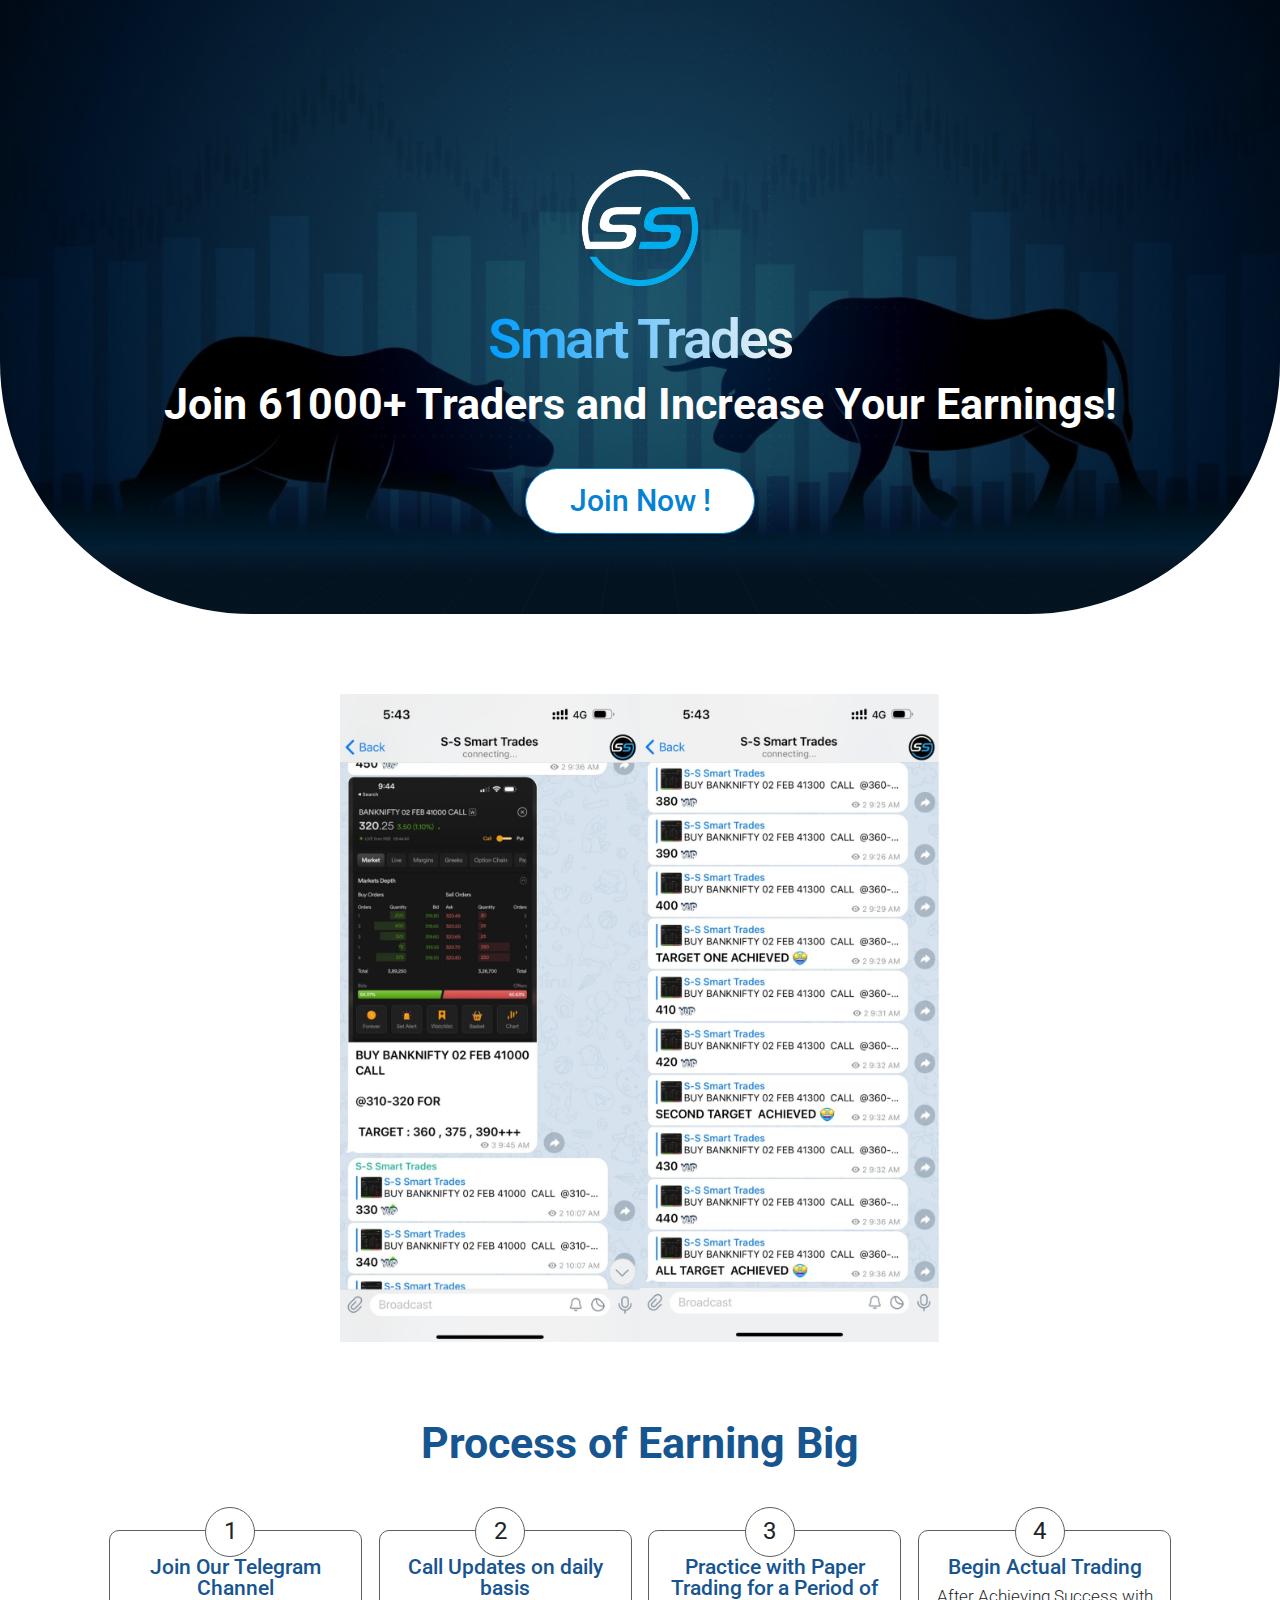
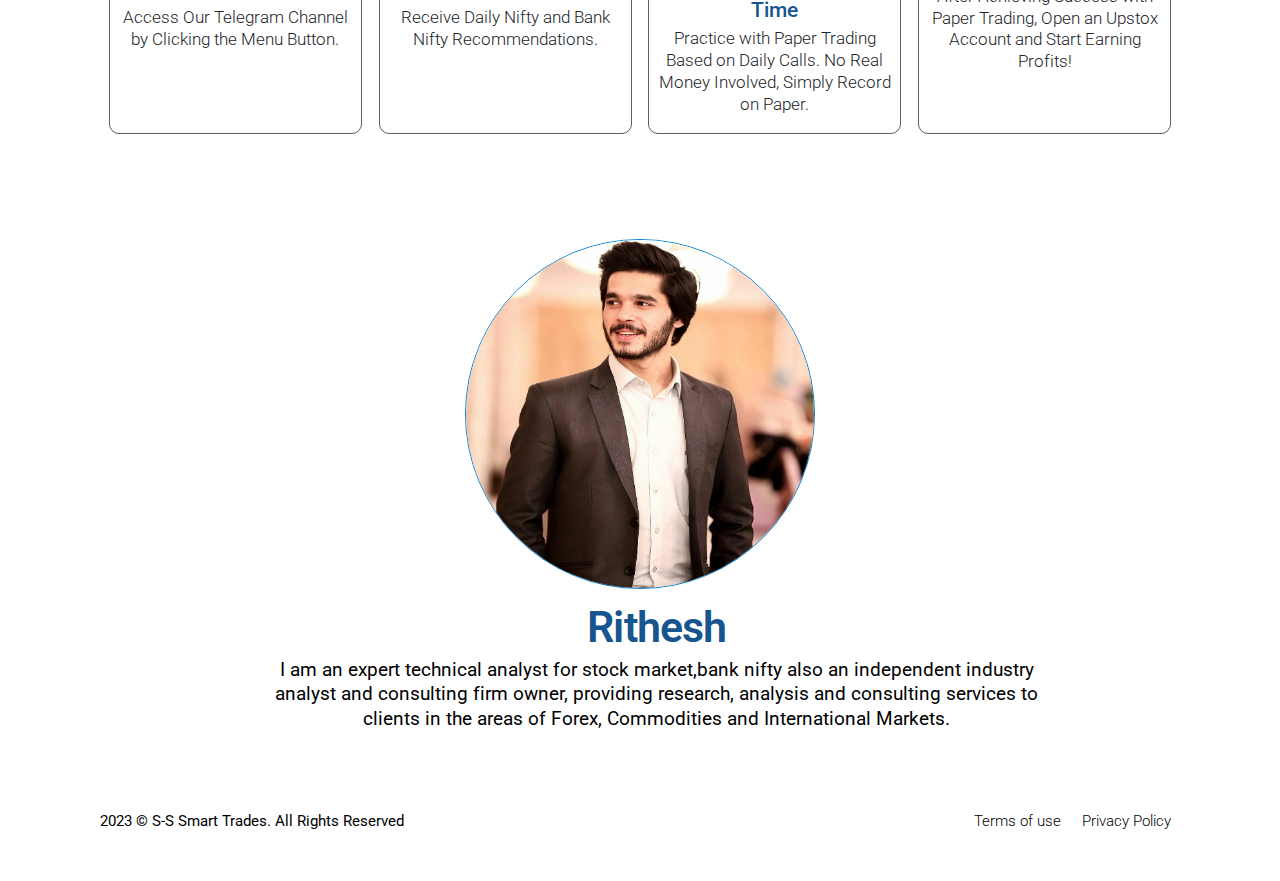
==== join.html @ cfc29d19 "init commit" ====
<!DOCTYPE html>
<html>
   <head>
      <!--Meta-->
      <meta name="viewport" content="width=device-width, initial-scale=1">
      <meta charset="UTF-8">
      <meta http-equiv="Content-Type" content="text/html; charset=utf-8" />
      <!--OG Details-->
      <meta property="og:title" content="S-S Smart Trades" />
      <meta property="og:image"
         content="">
      <meta property="og:description"
         content="">
      <!--SEO-->
      <meta name="description"
         content="">
      <title>S-S Smart Trades</title>
      <!--Tab Color-->
      <meta name="theme-color" content="#333333">
      <meta name="msapplication-navbutton-color" content="#333333">
      <meta name="apple-mobile-web-app-status-bar-style" content="#333333">
      <!--Favicon-->
      <link rel="apple-touch-icon" sizes="180x180" href="/apple-touch-icon.png">
      <link rel="icon" type="image/png" sizes="32x32" href="/favicon-32x32.png">
      <link rel="icon" type="image/png" sizes="16x16" href="/favicon-16x16.png">
      <link rel="manifest" href="/site.webmanifest">
      <!--css-->
      <link rel="stylesheet" href="asset/css/style.css?ver=0.98" />
      <link rel="stylesheet"
         href="asset/images/common/iconset/css/regular_rounded.css" />
      <link rel="stylesheet"
         href="asset/images/common/iconset/css/uicons-brands.css" />
      <!--Font Family-->
      <link rel="preconnect" href="https://fonts.googleapis.com">
      <link rel="preconnect" href="https://fonts.gstatic.com" crossorigin>
      <link
         href="https://fonts.googleapis.com/css2?family=Roboto:wght@300;400;500;700&display=swap"
         rel="stylesheet">
      <!-- Google Tag Manager -->
      <script>(function(w,d,s,l,i){w[l]=w[l]||[];w[l].push({'gtm.start':
         new Date().getTime(),event:'gtm.js'});var f=d.getElementsByTagName(s)[0],
         j=d.createElement(s),dl=l!='dataLayer'?'&l='+l:'';j.async=true;j.src=
         'https://www.googletagmanager.com/gtm.js?id='+i+dl;f.parentNode.insertBefore(j,f);
         })(window,document,'script','dataLayer','GTM-K4XVJ99');
      </script>
      <!-- End Google Tag Manager -->
   </head>
   <body style="background: white;">
      <!-- Google Tag Manager (noscript) -->
      <noscript><iframe src="https://www.googletagmanager.com/ns.html?id=GTM-K4XVJ99"
         height="0" width="0" style="display:none;visibility:hidden"></iframe></noscript>
      <!-- End Google Tag Manager (noscript) -->
      <!--Main Container-->
      <main id="mainContainer">
         <!--Wall Section-->
         <section id="pageWallSection">
            <div class="content">
               <a href="index.html" class="logo"> <img
                  src="asset/images/logo/logo.png" alt=""></a>
               <h1 id="wallTitle">Smart Trades</h1>
               <h3 class="subTitle">Join 61000+ Traders and Increase Your Earnings!</h3>
               <a  onclick="telegram()" class="actionBtn">Join Now !</a>
            </div>
         </section>
         <!-- Telegram Image -->
         <section id="telegramImage">
            <img src="asset/images/telegram.jpeg" alt="">
         </section>
         <!-- Process Section -->
         <section id="processSection">
            <h3 class="heading">Process of Earning Big</h3>
            <ul id="processDiv">
               <li>
                  <div class="content">
                     <span>1</span>
                     <h5 class="title">Join Our Telegram Channel</h5>
                     <p>Access Our Telegram Channel by Clicking the Menu Button.</p>
                  </div>
               </li>
               <li>
                  <div class="content">
                     <span>2</span>
                     <h5 class="title">Call Updates on daily basis</h5>
                     <p>Receive Daily Nifty and Bank Nifty Recommendations.</p>
                  </div>
               </li>
               <li>
                  <div class="content">
                     <span>3</span>
                     <h5 class="title">Practice with Paper Trading for a Period of Time</h5>
                     <p>Practice with Paper Trading Based on Daily Calls. No Real Money
                        Involved, Simply Record on Paper.
                     </p>
                  </div>
               </li>
               <li>
                  <div class="content">
                     <span>4</span>
                     <h5 class="title">Begin Actual Trading</h5>
                     <p>After Achieving Success with Paper Trading, Open an Upstox
                        Account and Start Earning Profits!
                     </p>
                  </div>
               </li>
            </ul>
         </section>
         <!-- AboutMe Section -->
         <section id="aboutSection">
            <div class="profileImage">
               <img src="asset/images/profile-image.jpeg" alt="">
            </div>
            <div class="content">
               <h3 class="label">Rithesh</h3>
               <p>I am an expert technical analyst for stock
                  market,bank nifty also an independent industry analyst and
                  consulting firm owner, providing research, analysis and consulting
                  services to clients in the areas of Forex, Commodities and
                  International Markets.
               </p>
            </div>
         </section>
         <!--footer Section-->
         <section id="footerSection" class="section sectionSpace">
            <p style="color: black;">2023 © S-S Smart Trades. All Rights Reserved</p>
            <div class="link">
               <a href="/" style="color: black;">Terms of use</a>
               <a href="/" style="color: black;">Privacy Policy</a>
            </div>
         </section>
         <!--js-->
         <script src="https://code.jquery.com/jquery-3.6.0.min.js"></script>
         <script>
            function telegram(){
                  setTimeout(function() 
                  {
                location.href = 'https://t.me/SS_smarttrades';
            }, 2000);
            }
         </script>
      </main>
   </body>
</html>
---- asset/css/style.css ----
.section{width:100%;height:auto;clear:both;padding-left:1rem;padding-right:1rem;z-index:1}@media(min-width: 360px){.section{padding-left:1.266rem;padding-right:1.266rem}}@media(min-width: 568px){.section{padding-left:2.441rem;padding-right:2.441rem}}@media(min-width: 768px){.section{padding-left:3.815rem;padding-right:3.815rem}}@media(min-width: 1024px){.section{padding-left:4.768rem;padding-right:4.768rem}}@media(min-width: 1280px){.section{padding-left:5.96rem;padding-right:5.96rem}}.innerSection{width:100%;max-width:1400px;margin:0 auto}.sectionPadding{padding-bottom:2.441rem;padding-top:2.441rem}@media(min-width: 568px){.sectionPadding{padding-top:3.052rem;padding-bottom:3.052rem}}@media(min-width: 768px){.sectionPadding{padding-top:3.815rem;padding-bottom:3.815rem}}@media(min-width: 1280px){.sectionPadding{padding-top:4.768rem;padding-bottom:4.768rem}}.sectionPaddingTop{padding-top:2.441rem}@media(min-width: 568px){.sectionPaddingTop{padding-top:3.052rem}}@media(min-width: 768px){.sectionPaddingTop{padding-top:3.815rem}}@media(min-width: 1280px){.sectionPaddingTop{padding-top:4.768rem}}.sectionPaddingBottom{padding-bottom:2.441rem}@media(min-width: 568px){.sectionPaddingBottom{padding-bottom:3.052rem}}@media(min-width: 768px){.sectionPaddingBottom{padding-bottom:3.815rem}}@media(min-width: 1280px){.sectionPaddingBottom{padding-bottom:4.768rem}}.btnDiv{display:flex;flex-wrap:wrap;justify-content:space-between;align-items:center}.disableButton{opacity:.5;background-color:#909294 !important;border:1px solid #ebedf3 !important;cursor:inherit !important;pointer-events:none}.loader{display:inline-block;width:15px;height:15px}.loader::before{content:"";display:block;width:10px;height:10px;background-color:rgba(0,0,0,0);border:2px solid #fff;border-top:2px solid rgba(0,0,0,0);border-radius:100%;-webkit-animation:loader1 .7s linear infinite;animation:loader1 .7s linear infinite}@-webkit-keyframes loader1{0%{transform:translate(0%, 0%) rotate(0deg)}100%{transform:translate(0%, 0%) rotate(360deg)}}@keyframes loader1{0%{transform:translate(0%, 0%) rotate(0deg)}100%{transform:translate(0%, 0%) rotate(360deg)}}.lgCard{width:100%}.mdCard{width:100%}@media(min-width: 1024px){.mdCard{width:49.5%}}.smCard{width:49.5%;min-width:100px}@media(min-width: 1024px){.smCard{width:32.5%}}.xsCard{width:24.5%;min-width:100px;margin-right:.75%;margin-left:.75%}.lgDiv{width:100%}.mdDiv{width:100%}@media(min-width: 1024px){.mdDiv{width:48.5%;margin-right:.75%;margin-left:.75%}}.smDiv{width:48.5%;min-width:100px;margin-right:.75%;margin-left:.75%}@media(min-width: 1024px){.smDiv{width:31.5%}}.xsDiv{width:23.5%;min-width:100px;margin-right:.75%;margin-left:.75%}.xxsDiv{width:18.5%;min-width:100px;margin-right:.75%;margin-left:.75%}[width=xxs]{width:45px;min-width:45px}[width=xs]{width:75px;min-width:75px}[width=sm]{width:100px;min-width:100px}[width=md]{width:150px;min-width:150px}[width=lg]{width:200px;min-width:200px}[width=xl]{width:250px;min-width:250px}[width=xxl]{width:300px;min-width:300px}[width=xxxl]{width:350px;min-width:350px}[mode=alert]{color:#ff3232;background-color:#fff8f8;padding:.5rem}[mode=error]{color:#ff3232;background-color:#fff8f8;padding:.5rem}[mode=success]{color:#4ac434;background-color:#fafff8;padding:.5rem}[mode=warning]{color:#f8ab04;background-color:#fffef8;padding:.5rem}[mode=info]{color:#5d5e5f;background-color:#f7faff;padding:.5rem}[mode=note]{color:#5d5e5f;background-color:#f7faff;padding:.5rem}.messageBox{width:100%;max-width:600px;font-size:.702rem;font-weight:400;margin-top:.5rem;border-radius:5px}.messageBox:empty{padding:0;margin-top:0}.formDiv{display:flex;align-items:flex-start;justify-content:flex-start;flex-wrap:wrap}form{display:flex;align-items:flex-start;justify-content:flex-start;flex-wrap:wrap}label{display:block;white-space:nowrap;color:#333;font-family:"Roboto",sans-serif;font-size:.9rem;font-weight:500;white-space:nowrap;text-overflow:ellipsis;margin-bottom:.5rem}.inputDiv{display:flex;align-items:flex-start;flex-direction:column;margin-bottom:1rem}input[type=date],input[type=datetime-local],input[type=email],input[type=file],input[type=hidden],input[type=month],input[type=number],input[type=password],input[type=range],input[type=search],input[type=tel],input[type=text],input[type=time],input[type=url],input[type=week],textarea,select,datalist{width:100%;padding:.5rem;font-family:"Roboto",sans-serif;font-size:.9rem;font-weight:500;color:#212427;background-color:rgba(0,0,0,0);border:1px solid #ebedf3;border-radius:5px;transition:all .5s;line-height:1.3}input[type=date]::-moz-placeholder, input[type=datetime-local]::-moz-placeholder, input[type=email]::-moz-placeholder, input[type=file]::-moz-placeholder, input[type=hidden]::-moz-placeholder, input[type=month]::-moz-placeholder, input[type=number]::-moz-placeholder, input[type=password]::-moz-placeholder, input[type=range]::-moz-placeholder, input[type=search]::-moz-placeholder, input[type=tel]::-moz-placeholder, input[type=text]::-moz-placeholder, input[type=time]::-moz-placeholder, input[type=url]::-moz-placeholder, input[type=week]::-moz-placeholder, textarea::-moz-placeholder, select::-moz-placeholder, datalist::-moz-placeholder{color:#909294;font-family:inherit;font-size:.889rem;font-weight:400;letter-spacing:0px}input[type=date]:-ms-input-placeholder, input[type=datetime-local]:-ms-input-placeholder, input[type=email]:-ms-input-placeholder, input[type=file]:-ms-input-placeholder, input[type=hidden]:-ms-input-placeholder, input[type=month]:-ms-input-placeholder, input[type=number]:-ms-input-placeholder, input[type=password]:-ms-input-placeholder, input[type=range]:-ms-input-placeholder, input[type=search]:-ms-input-placeholder, input[type=tel]:-ms-input-placeholder, input[type=text]:-ms-input-placeholder, input[type=time]:-ms-input-placeholder, input[type=url]:-ms-input-placeholder, input[type=week]:-ms-input-placeholder, textarea:-ms-input-placeholder, select:-ms-input-placeholder, datalist:-ms-input-placeholder{color:#909294;font-family:inherit;font-size:.889rem;font-weight:400;letter-spacing:0px}input[type=date]::placeholder,input[type=datetime-local]::placeholder,input[type=email]::placeholder,input[type=file]::placeholder,input[type=hidden]::placeholder,input[type=month]::placeholder,input[type=number]::placeholder,input[type=password]::placeholder,input[type=range]::placeholder,input[type=search]::placeholder,input[type=tel]::placeholder,input[type=text]::placeholder,input[type=time]::placeholder,input[type=url]::placeholder,input[type=week]::placeholder,textarea::placeholder,select::placeholder,datalist::placeholder{color:#909294;font-family:inherit;font-size:.889rem;font-weight:400;letter-spacing:0px}input[type=date]:hover,input[type=datetime-local]:hover,input[type=email]:hover,input[type=file]:hover,input[type=hidden]:hover,input[type=month]:hover,input[type=number]:hover,input[type=password]:hover,input[type=range]:hover,input[type=search]:hover,input[type=tel]:hover,input[type=text]:hover,input[type=time]:hover,input[type=url]:hover,input[type=week]:hover,textarea:hover,select:hover,datalist:hover{border:1px solid #c6aefd}input[type=date]:active,input[type=datetime-local]:active,input[type=email]:active,input[type=file]:active,input[type=hidden]:active,input[type=month]:active,input[type=number]:active,input[type=password]:active,input[type=range]:active,input[type=search]:active,input[type=tel]:active,input[type=text]:active,input[type=time]:active,input[type=url]:active,input[type=week]:active,textarea:active,select:active,datalist:active{border:1px solid #9673c4}input[type=date]:focus,input[type=datetime-local]:focus,input[type=email]:focus,input[type=file]:focus,input[type=hidden]:focus,input[type=month]:focus,input[type=number]:focus,input[type=password]:focus,input[type=range]:focus,input[type=search]:focus,input[type=tel]:focus,input[type=text]:focus,input[type=time]:focus,input[type=url]:focus,input[type=week]:focus,textarea:focus,select:focus,datalist:focus{border:1px solid #7d66bb}input[type=date]:visited,input[type=datetime-local]:visited,input[type=email]:visited,input[type=file]:visited,input[type=hidden]:visited,input[type=month]:visited,input[type=number]:visited,input[type=password]:visited,input[type=range]:visited,input[type=search]:visited,input[type=tel]:visited,input[type=text]:visited,input[type=time]:visited,input[type=url]:visited,input[type=week]:visited,textarea:visited,select:visited,datalist:visited{border-bottom:3px solid #fcfbff}select{color:#5d5e5f;font-size:.889rem;-webkit-appearance:auto !important;-moz-appearance:auto !important;appearance:auto !important}textarea{min-height:100px;min-width:100%;max-width:100%;vertical-align:top;overflow:auto}input:-webkit-autofill,input:-webkit-autofill:hover,input:-webkit-autofill:focus input:-webkit-autofill,textarea:-webkit-autofill,textarea:-webkit-autofill:hover textarea:-webkit-autofill:focus,select:-webkit-autofill,select:-webkit-autofill:hover,select:-webkit-autofill:focus{outline:0 none;background:#fff;-webkit-text-fill-color:inherit !important;-webkit-box-shadow:0 0 0 1000px #fff inset;-webkit-transition:background-color 5000s ease-in-out 0s;transition:background-color 5000s ease-in-out 0s}[type=radio],[type=checkbox],[type=date],[type=datetime],[type=datetime-local],[type=email],[type=month],[type=number],[type=password],[type=search],[type=tel],[type=text],[type=time],[type=url],[type=week],textarea,select{-webkit-appearance:none;-moz-appearance:none;appearance:none;outline:none;width:100%}[type=radio]:focus,[type=checkbox]:focus,[type=date]:focus,[type=datetime]:focus,[type=datetime-local]:focus,[type=email]:focus,[type=month]:focus,[type=number]:focus,[type=password]:focus,[type=search]:focus,[type=tel]:focus,[type=text]:focus,[type=time]:focus,[type=url]:focus,[type=week]:focus,textarea:focus,select:focus{outline:0}@supports(-webkit-appearance: none) or (-moz-appearance: none){input[type=checkbox],input[type=radio]{--active: #5b38e1;--active-inner: #fff;--focus: 2px #8e7fcc;--border: #BBC1E1;--border-hover: #5b38e1;--background: #fff;--disabled: #F6F8FF;--disabled-inner: #E1E6F9;-webkit-appearance:none;-moz-appearance:none;height:21px;outline:none;display:inline-block;vertical-align:top;margin:0;cursor:pointer;border:1px solid var(--bc, var(--border));background:var(--b, var(--background));transition:background .3s,border-color .3s,box-shadow .2s}input[type=checkbox]:after,input[type=radio]:after{content:"";display:block;left:-1px;top:-1px;position:absolute;transition:transform var(--d-t, 0.3s) var(--d-t-e, ease),opacity var(--d-o, 0.2s)}input[type=checkbox]:checked,input[type=radio]:checked{--b: var(--active);--bc: var(--active);--d-o: .3s;--d-t: .6s;--d-t-e: cubic-bezier(.2, .85, .32, 1.2)}input[type=checkbox]:checked+label,input[type=radio]:checked+label{color:#212427 !important}input[type=checkbox]:checked+label::before,input[type=radio]:checked+label::before{border:3px solid #fd4a13 !important;box-shadow:2px 4px 16px rgba(0,0,0,.16) !important}input[type=checkbox]:checked+label span,input[type=radio]:checked+label span{text-shadow:none}input[type=checkbox]:disabled,input[type=radio]:disabled{--b: var(--disabled);cursor:not-allowed;opacity:.9}input[type=checkbox]:disabled:checked,input[type=radio]:disabled:checked{--b: var(--disabled-inner);--bc: var(--border)}input[type=checkbox]:disabled+label,input[type=radio]:disabled+label{cursor:not-allowed}input[type=checkbox]:hover:not(:checked):not(:disabled),input[type=radio]:hover:not(:checked):not(:disabled){--bc: var(--border-hover)}input[type=checkbox]:focus,input[type=radio]:focus{box-shadow:0 0 0 var(--focus)}input[type=checkbox]:not(.switch),input[type=radio]:not(.switch){width:19px;min-width:19px;height:19px}input[type=checkbox]:not(.switch):after,input[type=radio]:not(.switch):after{opacity:var(--o, 0)}input[type=checkbox]:not(.switch):checked,input[type=radio]:not(.switch):checked{--o: 1}input[type=checkbox]+label,input[type=radio]+label{font-size:.79rem;display:inline-block;vertical-align:top;cursor:pointer;margin-left:.5rem}input[type=checkbox]:not(.switch){border-radius:5px}input[type=checkbox]:not(.switch):after{width:4px;height:8px;border:2px solid var(--active-inner);border-top:0;border-left:0;left:5px;top:2px;transform:rotate(var(--r, 20deg))}input[type=checkbox]:not(.switch):checked{--r: 43deg}input[type=checkbox].switch{width:38px;border-radius:11px}input[type=checkbox].switch:after{left:2px;top:2px;border-radius:50%;width:15px;height:15px;background:var(--ab, var(--border));transform:translateX(var(--x, 0))}input[type=checkbox].switch:checked{--ab: var(--active-inner);--x: 17px}input[type=checkbox].switch:disabled:not(:checked):after{opacity:.6}input[type=radio]{border-radius:50%}input[type=radio]:after{width:19px;height:19px;border-radius:50%;background:var(--active-inner);opacity:0;transform:scale(var(--s, 0.7))}input[type=radio]:checked{--s: .5}}input::-webkit-outer-spin-button,input::-webkit-inner-spin-button{-webkit-appearance:none;margin:0}input[type=number]{-moz-appearance:textfield}input[type=number]::before{content:"";position:absolute;left:0;top:0;z-index:1;width:20px;height:20px;background-color:#5d5e5f}.inputBox{width:100%;display:flex;justify-content:space-between}.passwordShowIconDiv{position:absolute;top:5px;right:10px;width:35px;height:35px;padding:5px;border-radius:1rem;cursor:pointer;transition:.3s cubic-bezier(0.37, 0, 0.63, 1)}.passwordShowIconDiv:hover{background-color:#f6f5fa}.passwordShowIconDiv .hide{display:none}.passwordShowIconDiv .showIcon{display:block !important}.passwordShowIconDiv i{top:3px;left:5px;color:#909294;font-size:2.027rem;display:none;cursor:pointer;transition:.3s cubic-bezier(0.37, 0, 0.63, 1)}.passwordShowIconDiv i:hover{color:#f17c73}#inputMask{position:fixed;top:0;left:0;z-index:666;display:none;width:100vw;height:100vh;background-color:rgba(0,0,0,0)}#inputMask .inputDiv{position:absolute;background-color:#fff;border-radius:0 0 10px 10px;box-shadow:rgba(0,0,0,.04) 0px 3px 5px}#inputMask .inputDiv #inputMaskTextArea{border:1px solid #ebedf3;width:300px;min-height:100px;max-height:300px;color:#333;font-size:1rem;font-weight:500;padding:.75rem;z-index:999}#inputMask .inputDiv #inputMaskButtonArea{width:100%;padding:.5rem .75rem;text-align:right}#inputMask .inputDiv #inputMaskButtonArea .btn{margin:0;margin-left:.5rem}#inputMask .inputDiv #inputMaskButtonArea #inputMaskClose{background-color:#ff8787}#inputMask .inputDiv #inputMaskButtonArea #inputMaskUpdate{background-color:#4bb1b1}.multiSelect .select2{width:100% !important;min-height:44.3px}.multiSelect .select2-container .selection{min-height:44.3px}.multiSelect .select2-container .selection .select2-selection{min-height:100%;padding:0 !important;border:1px solid #f2eef7 !important}.multiSelect .select2-container .selection .select2-selection__rendered{margin-top:.7rem !important;display:flex !important;flex-wrap:wrap !important}.multiSelect .select2-container .selection .select2-selection__rendered:empty{margin-top:0 !important}.multiSelect .select2-container .selection .select2-selection__rendered .select2-selection__choice{display:flex !important;align-items:center;padding:.5rem !important;background-color:#f6f5fa !important;border:1px solid #ebedf3 !important}.multiSelect .select2-container .selection .select2-selection__rendered .select2-selection__choice .select2-selection__choice__remove{position:relative !important;order:2;border:none !important;color:#16558f !important;margin-left:.5rem !important;font-size:2.281rem !important;font-weight:400 !important}.multiSelect .select2-container .selection .select2-selection__rendered .select2-selection__choice .select2-selection__choice__display{color:#16558f !important;order:1}.multiSelect .select2-container .selection textarea{min-height:43px !important;margin:0 !important;padding:.7rem !important;font-family:"Roboto",sans-serif !important}.multiSearch .select2-container .selection .select2-selection--multiple{padding:0 !important;padding-right:50px !important;border:1px solid #f2eef7 !important}.multiSearch .select2-container .selection .select2-selection__rendered{margin-top:.7rem !important;display:flex !important;flex-wrap:wrap !important}.multiSearch .select2-container .selection .select2-selection__rendered:empty{margin-top:0 !important}.multiSearch .select2-container .selection .select2-selection__rendered .select2-selection__choice{display:flex !important;align-items:center;padding:.5rem !important;background-color:#f6f5fa !important;border:1px solid #ebedf3 !important}.multiSearch .select2-container .selection .select2-selection__rendered .select2-selection__choice .select2-selection__choice__remove{position:relative !important;order:2;border:none !important;color:#16558f !important;margin-left:.5rem !important;font-size:2.281rem !important;font-weight:400 !important}.multiSearch .select2-container .selection .select2-selection__rendered .select2-selection__choice .select2-selection__choice__display{color:#16558f !important;order:1}.multiSearch .select2-container .selection textarea{min-height:43px !important;margin:0 !important;padding:.7rem !important;font-family:"Roboto",sans-serif !important}.multiSearch button{position:absolute;bottom:0;right:0;min-height:45px;padding:.3rem 1rem;background-color:#f6f5fa;border:1px solid #ebedf3;border-radius:5px;cursor:pointer;transition:.3s cubic-bezier(0.37, 0, 0.63, 1)}.multiSearch button:hover{background-color:#16558f}.multiSearch button:hover i{color:#fff}.multiSearch button i{color:#16558f;font-size:2.027rem;cursor:pointer;transition:.3s cubic-bezier(0.37, 0, 0.63, 1)}.search{max-width:600px;overflow:hidden;display:flex}.search input{flex:1;font-family:"Roboto",sans-serif;padding:.7rem 1rem;border:none;padding-right:46px !important}.search button{position:absolute;top:0;right:0;height:100%;padding:.75rem 1rem;background-color:rgba(0,0,0,0);border:1px solid rgba(0,0,0,0);border-radius:5px;cursor:pointer;transition:.3s cubic-bezier(0.37, 0, 0.63, 1)}.search button:hover{background-color:#f6f5fa;border:1px solid #ebedf3}.search button:hover i{color:#16558f}.search button i{color:#f17c73;font-size:2.281rem;cursor:pointer;transition:.3s cubic-bezier(0.37, 0, 0.63, 1)}.dataList{max-width:600px}.dataList .inputBox button{position:absolute;top:0;right:0;height:100%;padding:.75rem 1rem;background-color:rgba(0,0,0,0);border:1px solid rgba(0,0,0,0);border-radius:5px;pointer-events:none;cursor:pointer;transition:.3s cubic-bezier(0.37, 0, 0.63, 1)}.dataList .inputBox button::before{content:"";position:absolute;left:0;top:0;width:100%;height:100%;background-color:#fff;border-radius:5px}.dataList .inputBox button i{color:#f17c73;font-size:2.281rem;cursor:pointer;transition:.3s cubic-bezier(0.37, 0, 0.63, 1)}.customInput{max-width:600px}.customInput label input{min-width:auto;font-size:.79rem;font-weight:600;border:none;padding:0}.customInput label input:hover,.customInput label input :active,.customInput label input :visited,.customInput label input :focus,.customInput label input :focus-visible,.customInput label input :focus-within,.customInput label input :target{background-color:#fff !important;border:none !important}.customInput .moreBtn{position:absolute;top:0;right:0;padding:.75rem;border-radius:5px;transition:.3s cubic-bezier(0.37, 0, 0.63, 1)}.customInput .moreBtn .btnMenu{top:unset !important;bottom:100%}.uploadInput:hover .inputBox{border:1px dashed #7d66bb}.uploadInput:hover .inputBox label{color:#f17c73}.uploadInput .inputBox{border:1px dashed #c6aefd;border-radius:5px;overflow:hidden;transition:.3s cubic-bezier(0.37, 0, 0.63, 1)}.uploadInput .inputBox label{position:absolute;top:0;left:0;width:100%;height:100%;display:flex;align-items:center;justify-content:center;color:#16558f;pointer-events:none;cursor:pointer;transition:.3s cubic-bezier(0.37, 0, 0.63, 1)}.uploadInput .inputBox label i{margin-right:.5rem;transition:.3s cubic-bezier(0.37, 0, 0.63, 1)}.uploadInput .inputBox input{opacity:0;z-index:1;cursor:pointer}.filterSelectBox{width:100%;font-family:"Roboto",sans-serif;color:#212427;font-size:.702rem;font-weight:500;padding:.75rem;background-color:#fff;border:1px solid #f2eef7;border-radius:5px;margin-right:1rem;cursor:pointer;transition:.3s cubic-bezier(0.37, 0, 0.63, 1)}.filterSelectBox:hover{background-color:#fff;border:1px solid #4ac434}.inputEditor{padding-top:0}.inputEditor .ql-container.ql-snow{border:1px solid #f2eef7 !important;border-radius:5px}.inputEditor .ql-toolbar.ql-snow{position:absolute;bottom:0;left:0;z-index:100;width:100%;border:none;border-top:1px solid #ebedf3;border-radius:.25rem}.inputEditor textarea{height:200px;border:1px solid #f2eef7 !important;padding-bottom:3.052rem !important}.radioBtn{max-width:600px;padding-top:.5rem !important}.radioBtn label{position:relative;top:0;left:0;padding:0;margin-bottom:.75rem}.radioBtn ul li{display:flex;align-items:center;margin-bottom:.75rem}.radioBtn ul li label{margin-top:0;margin-bottom:0}.radioBtnRow{max-width:600px}.radioBtnRow label{position:relative;top:0;left:0;padding:0;margin-bottom:.75rem}.radioBtnRow ul{display:flex}.radioBtnRow ul li{display:flex;align-items:center;margin-right:1rem}.radioBtnRow ul li label{margin-top:0;margin-bottom:0}.checkbox{max-width:600px;padding-top:.5rem}.checkbox label{position:relative;top:0;left:0;padding:0;margin-bottom:.75rem}.checkbox ul li{display:flex;align-items:center;margin-bottom:1rem}.checkbox ul li label{margin-top:0;margin-bottom:0}.checkboxRow{max-width:600px}.checkboxRow label{position:relative;top:0;left:0;padding:0;margin-bottom:.75rem}.checkboxRow ul{display:flex;flex-wrap:wrap}.checkboxRow ul li{display:flex;align-items:center;margin-right:1rem}.checkboxRow ul li label{margin-top:0;margin-bottom:0 !important}.switchBtn{max-width:600px;display:flex;align-items:center}.switchBtn label{position:relative;top:0;left:0}#reportrange{height:46px;max-width:100%;display:flex;align-items:center;justify-content:space-between;background-color:#fff;padding:.7rem;border-radius:5px;border:1px solid #ebedf3;font-size:.889rem;cursor:pointer}#reportrange i{color:#c8cbd3;cursor:pointer}#reportrange .value{margin:0 .5rem;margin-right:auto;cursor:pointer}.subTypeinputDiv .subTypeInput{margin-top:1rem}.multiCheckbox label{z-index:3}.multiCheckbox .inputbox .checkboxField{color:#16558f;font-size:.889rem;font-weight:500;background-color:#fff;border:1px solid #f2eef7;border-radius:5px;padding:.75rem 1rem;z-index:2;cursor:pointer;transition:.3s cubic-bezier(0.37, 0, 0.63, 1)}.multiCheckbox .inputbox .checkboxField:hover{background-color:#f6f5fa}.multiCheckbox .inputbox .checkboxField::-moz-placeholder{font-size:.889rem;font-weight:500;color:#333}.multiCheckbox .inputbox .checkboxField:-ms-input-placeholder{font-size:.889rem;font-weight:500;color:#333}.multiCheckbox .inputbox .checkboxField::placeholder{font-size:.889rem;font-weight:500;color:#333}.multiCheckbox .inputbox i{position:absolute;top:30%;right:1rem;z-index:2}.multiCheckbox .checkboxListDivIntro{display:block !important;box-shadow:rgba(17,12,46,.15) 0px 48px 100px 0px !important;padding-top:.5rem}.multiCheckbox .checkboxListDiv{width:100%;min-width:200px;max-width:600px;min-width:-webkit-max-content;min-width:-moz-max-content;min-width:max-content;position:absolute;top:100%;left:0;z-index:3;display:none;margin-top:0;background-color:#fff;text-align:left;border:1px solid #ebedf3;border-top:none;border-radius:0 0 10px 10px;overflow:hidden;box-shadow:rgba(17,12,46,0) 0px 48px 100px 0px}.multiCheckbox .checkboxListDiv li{display:flex;align-items:center;padding:.5rem 1rem;background-color:#fff;border-bottom:1px solid #f6f5fa;cursor:pointer;transition:.3s cubic-bezier(0.37, 0, 0.63, 1)}.multiCheckbox .checkboxListDiv li:hover label{color:#212427}.multiCheckbox .checkboxListDiv li input{z-index:2}.multiCheckbox .checkboxListDiv li label{z-index:1;white-space:nowrap;margin:0;margin-left:.75rem;background-color:rgba(0,0,0,0);transition:.3s cubic-bezier(0.37, 0, 0.63, 1)}.multiCheckbox .checkboxClose{display:none;position:fixed;left:0;top:0;width:100%;height:100vh;z-index:2}.addInputField{display:flex;align-items:flex-end;justify-content:center}.addInputField .inputDiv{margin-bottom:0}.addInputField .inputDiv input{border-right:none}[reminder=active]{border:1px solid #b6f3b6}[reminder=done]{background-color:#ecffef}[reminder=done] .btn{display:none}[reminder=cancel]{background-color:#f6f5fa;border:1px solid #ebedf3;opacity:.5}[reminder=cancel] .btn{display:none}.labelMovingAnimation{display:block;margin-bottom:1rem}.labelMovingAnimation label{pointer-events:none;transition:.3s cubic-bezier(0.37, 0, 0.63, 1);display:inline-block;position:absolute;top:1rem;left:1rem;margin:0}.labelMovingAnimation input:-moz-placeholder-shown+label{top:1rem;left:1rem;color:#0583d2;font-size:.9rem;font-weight:400}.labelMovingAnimation input:-ms-input-placeholder+label{top:1rem;left:1rem;color:#0583d2;font-size:.9rem;font-weight:400}.labelMovingAnimation input:placeholder-shown+label{top:1rem;left:1rem;color:#0583d2;font-size:.9rem;font-weight:400}.labelMovingAnimation input:not(:-moz-placeholder-shown)~label{top:1rem;left:1rem;color:#0583d2;font-size:.9rem;font-weight:400}.labelMovingAnimation input:not(:-ms-input-placeholder)~label{top:1rem;left:1rem;color:#0583d2;font-size:.9rem;font-weight:400}.labelMovingAnimation input:not(:placeholder-shown)~label{top:1rem;left:1rem;color:#0583d2;font-size:.9rem;font-weight:400}.labelMovingAnimation textarea:-moz-placeholder-shown+label{top:1rem;left:1rem;color:#0583d2;font-size:.9rem;font-weight:400}.labelMovingAnimation textarea:-ms-input-placeholder+label{top:1rem;left:1rem;color:#0583d2;font-size:.9rem;font-weight:400}.labelMovingAnimation textarea:placeholder-shown+label{top:1rem;left:1rem;color:#0583d2;font-size:.9rem;font-weight:400}.labelMovingAnimation textarea:not(:-moz-placeholder-shown)~label{top:1rem;left:1rem;color:#0583d2;font-size:.9rem;font-weight:400}.labelMovingAnimation textarea:not(:-ms-input-placeholder)~label{top:1rem;left:1rem;color:#0583d2;font-size:.9rem;font-weight:400}.labelMovingAnimation textarea:not(:placeholder-shown)~label{top:1rem;left:1rem;color:#0583d2;font-size:.9rem;font-weight:400}.labelMovingAnimation input:not(:-moz-placeholder-shown)+label, .labelMovingAnimation textarea:not(:-moz-placeholder-shown)+label{top:-15px;left:5px;color:#f17c73;font-size:.889rem;font-weight:600;background-color:#fff;padding:.5rem}.labelMovingAnimation input:not(:-ms-input-placeholder)+label, .labelMovingAnimation textarea:not(:-ms-input-placeholder)+label{top:-15px;left:5px;color:#f17c73;font-size:.889rem;font-weight:600;background-color:#fff;padding:.5rem}.labelMovingAnimation input:focus+label,.labelMovingAnimation input:not(:placeholder-shown)+label,.labelMovingAnimation textarea:focus+label,.labelMovingAnimation textarea:not(:placeholder-shown)+label{top:-15px;left:5px;color:#f17c73;font-size:.889rem;font-weight:600;background-color:#fff;padding:.5rem}.smTabBar .tabMenu{font-size:.79rem;font-weight:500;padding:.5rem;padding-bottom:.75rem}.mdTabBar .tabMenu{font-size:.889rem;font-weight:500;padding:.75rem;padding-bottom:1rem}.lgTabBar .tabMenu{font-size:1rem;font-weight:600;padding:1rem}.xlTabBar .tabMenu{font-size:2.281rem;font-weight:600;padding:1.3333rem;padding-bottom:3.247rem}.tabMenuSection{width:100%;overflow:hidden;transition:.3s cubic-bezier(0.37, 0, 0.63, 1)}.tabMenuSection .tabMenuNav{width:100%;display:inline-block;border-bottom:1px solid #ebedf3}.tabMenuSection .tabMenuNav .activeTabMenu{color:#212427 !important}.tabMenuSection .tabMenuNav .activeTabMenu::before{content:"";position:absolute;top:100%;left:0;width:100%;height:2px;background-color:#f17c73}.tabMenuSection .tabMenuNav .tabMenu{display:inline-block;color:#909294;cursor:pointer;transition:.3s cubic-bezier(0.37, 0, 0.63, 1)}.tabMenuSection .tabMenuNav .tabMenu:hover{color:#212427}.tabMenuSection .tabBarWrapper{width:100%;display:flex;align-items:flex-start}.tabMenuSection .tabBarWrapper .tabBarSlide{width:100%;min-width:100%;height:0;display:flex;justify-content:flex-start;align-items:flex-start;flex-wrap:wrap}@media(min-width: 1024px){.stepSeriesDropdownForm{padding-left:1rem}}@media(min-width: 1024px){.stepSeriesDropdownForm .dropList:nth-child(1) .dropBox{padding-top:0 !important}}.stepSeriesDropdownForm .dropList::before{content:""}@media(min-width: 1024px){.stepSeriesDropdownForm .dropList::before{position:absolute;top:0;left:-18px;width:1px;height:100%;border-left:2px dashed #f6f5fa}}.stepSeriesDropdownForm .dropList .dropBox .number{width:35px;height:35px;display:flex;align-items:center;justify-content:center;color:#16558f;font-size:.889rem;padding:.5rem;background-color:#f6f5fa;border:1px solid #f6f5fa;border-spacing:5px;border-radius:10px;margin-right:1rem;z-index:1}@media(min-width: 1024px){.stepSeriesDropdownForm .dropList .dropBox .number{left:-35px;margin-right:0}}@media(min-width: 1024px){.stepSeriesDropdownForm .dropList .dropBox .title{left:-1rem}}.dropdownForm{width:100%;max-width:700px}.dropdownForm .dropDownDiv{width:100%}.dropdownForm .dropDownDiv .dropBoxTitle{color:#212427;font-weight:500}.dropdownForm .dropDownDiv .dropList .dropBox{color:#333;padding:1rem 0;border-bottom:1px solid #ebedf3}@media(min-width: 768px){.dropdownForm .dropDownDiv .dropList .dropBox{padding:2.281rem 0}}@media(min-width: 1024px){.dropdownForm .dropDownDiv .dropList .dropBox{padding:2.887rem 0}}.dropdownForm .dropDownDiv .dropList .dropBox:hover{color:#0583d2}.dropdownForm .dropDownDiv .dropList .dropBox:hover .dropIcon{border:1px solid #c6aefd}.dropdownForm .dropDownDiv .dropList .dropBox:hover .dropIcon i{color:#f17c73}.dropdownForm .dropDownDiv .dropList .dropBox .title{margin:0;margin-right:auto;font-weight:600}.dropdownForm .dropDownDiv .dropList .dropBox .icon{height:35px;background-color:#fff;border:1px solid #ebedf3;border-radius:5px;padding:.5rem;margin-left:.5rem;cursor:pointer;transition:all .3s ease-in}.dropdownForm .dropDownDiv .dropList .dropBox .icon:hover{border:1px solid #909294}.dropdownForm .dropDownDiv .dropList .dropBox .icon:hover i{color:#16558f}.dropdownForm .dropDownDiv .dropList .dropBox .icon i{color:#909294;font-size:1rem;line-height:.8;cursor:pointer;transition:all .3s ease-in}.dropdownForm .dropDownDiv .dropList .dropBox .icon .dropRemove{display:none}.dropdownForm .dropDownDiv .dropList .dropContent{display:none;width:100%;margin:0 auto;padding:1rem 0}@media(min-width: 768px){.dropdownForm .dropDownDiv .dropList .dropContent{padding:1.3333rem 0}}.dropdownForm .formDiv{display:flex;flex-wrap:wrap;justify-content:space-between}.dropdownForm .formDiv .profileSection{width:100%;display:flex;flex-direction:column;flex-wrap:wrap}@media(min-width: 768px){.dropdownForm .formDiv .profileSection{flex-direction:row}}.dropdownForm .formDiv .profileSection .profileDetails{order:2;flex:1}@media(min-width: 768px){.dropdownForm .formDiv .profileSection .profileDetails{order:1;padding-right:2.441rem}}.dropdownForm .formDiv .profileSection .avatarUpload{order:1}@media(min-width: 768px){.dropdownForm .formDiv .profileSection .avatarUpload{order:2}}.dropdownForm .formBoxSection{display:flex;flex-direction:column;justify-content:center}.dropdownForm .formBoxSection .formBoxDiv{margin-bottom:1rem}.dropdownForm .formBoxSection .summaryList{width:100%;display:flex;justify-content:space-between;padding:1rem;background-color:#f6f5fa;border:1px solid #ebedf3;border-radius:10px;cursor:pointer;transition:all .3s}.dropdownForm .formBoxSection .summaryList:hover{background-color:#f6f5fa}.dropdownForm .formBoxSection .summaryList .title{margin:0;cursor:pointer}.dropdownForm .formBoxSection .summaryList .edit{cursor:pointer}.dropdownForm .formBoxSection .summaryList .edit i{cursor:pointer}.dropdownForm .formBoxSection .formBoxIntro{display:flex !important}.dropdownForm .formBoxSection .formBox{width:100%;display:none;flex-wrap:wrap;align-items:center;justify-content:space-between;padding:1rem;margin-top:1rem;background-color:#f6f5fa;border:1px solid #ebedf3;border-radius:10px;cursor:pointer;transition:all .3s}.dropdownForm .formBoxSection .formBox .inputDiv{padding-top:.5rem}.dropdownForm .formBoxSection .formBox .inputDiv label{position:relative;top:0;left:0;font-size:.889rem;background-color:rgba(0,0,0,0);margin-bottom:.35rem;padding:0}.dropdownForm .formBoxSection .addSectionBtn{margin:0 auto;margin-top:1rem}.dropdownForm .formBoxSection .addSectionBtn i{margin:0;margin-right:1rem}.popupShow{transform:none !important;opacity:1 !important;z-index:200}.popupShow .popupCloseBg{width:100% !important;opacity:1 !important}.timeShow{display:block}#errorAlert .alertIcon{color:#ff3232}#successAlert .alertIcon{color:#4ac434}#warningAlert .alertIcon{color:#f8ab04}#infoAlert .alertIcon{color:#909294}.alertPopup{display:flex;opacity:0;transform:translateX(-100%);transition:opacity .5s ease-in-out;overflow:auto;padding:1rem}.alertPopup .alertPopupDiv{margin:auto;width:100%;max-width:500px;height:auto;min-height:200px;display:flex;flex-direction:column;align-items:center;justify-content:center;background-color:#fff;box-shadow:rgba(50,50,93,.034) 0px 50px 100px -20px,rgba(0,7,36,.041) 0px 30px 60px -30px;border-radius:10px;text-align:center;overflow:hidden;z-index:115}.alertPopup .alertPopupDiv .alertIcon{font-size:2.6667rem;margin-bottom:2.281rem}.alertPopup .alertPopupDiv .heading{color:#333;font-size:3.247rem;font-weight:600;margin:0}@media(min-width: 1280px){.alertPopup .alertPopupDiv .heading{font-size:2rem}}.alertPopup .popupCloseIcon{position:absolute;top:1rem;right:1rem;z-index:10;width:30px;height:30px;display:flex;justify-content:center;align-items:center;padding:.25rem;background-color:#f6f5fa;border-radius:5px;border:1px solid #f6f5fa;cursor:pointer;transition:.3s cubic-bezier(0.37, 0, 0.63, 1)}.alertPopup .popupCloseIcon:hover{background-color:#ebedf3}.alertPopup .popupCloseIcon:hover i{color:#16558f}.alertPopup .popupCloseIcon i{color:#16558f;font-size:.702rem;cursor:pointer;transition:.3s cubic-bezier(0.37, 0, 0.63, 1)}.alertPopup .popupCloseBg{position:fixed;top:0;left:0;width:0;height:100vh;background-color:rgba(0,9,27,.089);cursor:pointer;transition:opacity .3s !important}[side-popup]{position:fixed;top:0;right:0;z-index:110;width:100%;height:100vh;transition:.5s cubic-bezier(0.37, 0, 0.63, 1);min-height:100vh;text-align:left;background-color:#fff;border-left:1px solid #ebedf3;box-shadow:rgba(50,50,93,.25) 0px 100px 10px -20px,rgba(0,0,0,.3) 0px 30px 60px -30px;transform:translateX(120%);overflow:auto}[side-popup] .popupPadding{padding-left:1rem;padding-right:1rem}@media(min-width: 768px){[side-popup] .popupPadding{padding-left:2.441rem;padding-right:2.441rem}}[side-popup] .icon{font-size:2.887rem}[side-popup] .heading{margin:0;margin-bottom:1rem;display:block;color:#212427;font-weight:600}[side-popup] p{line-height:1.3}[side-popup] .subHeading{display:block;margin-bottom:1rem}[side-popup] .name{color:#16558f;font-weight:600}[side-popup] .listDiv{margin-top:1rem}[side-popup] .listDiv li{color:#333;font-size:.889rem;margin-bottom:1rem;padding-left:1rem}[side-popup] .listDiv li .sText{margin-top:.25rem}[side-popup] .listDiv li::before{content:"";position:absolute;left:0;top:5px;width:5px;height:5px;background-color:#f17c73;border-radius:10px}[side-popup] .tableList{width:100%;margin-top:1rem}[side-popup] .tableList li{display:flex;padding-top:.5rem;padding-bottom:.5rem}[side-popup] .tableList li label{position:relative;top:0;left:0;flex:1;margin:0;color:#909294;font-size:.889rem;font-weight:400;padding:0;line-height:1.6}[side-popup] .tableList li p{flex:2;margin:0;color:#333;font-size:.889rem;font-weight:500;line-height:1.6}[side-popup] .tableList li span{color:#909294;margin:0 .5rem}[side-popup] .editDetailsBtn{margin:0;border-radius:5px;margin-left:auto}[side-popup] .tabMenuNav{padding:2rem;padding-bottom:0}[side-popup] #tabWrapper .tabBarSlide{padding:2rem}[side-popup] .popupCloseBg{position:fixed;top:0;left:0;width:0;height:100vh;background-color:rgba(0,0,0,.027);cursor:pointer;transition:.5s cubic-bezier(0.37, 0, 0.63, 1)}[side-popup] .btnSection .btn{min-width:100px}@media(min-width: 768px){[side-popup]{max-width:500px;transform:translateX(800px)}}[side-popup] .popupCloseIcon{position:fixed;top:1rem;right:1rem;z-index:10;width:30px;height:30px;padding:1rem;background-color:#16558f;border-radius:10px;border:1px solid #ebedf3;display:flex;justify-content:center;align-items:center;cursor:pointer;transition:.3s cubic-bezier(0.37, 0, 0.63, 1)}[side-popup] .popupCloseIcon:hover{background-color:#f17c73}[side-popup] .popupCloseIcon:hover i{color:#fff}[side-popup] .popupCloseIcon i{color:#fff;cursor:pointer;transition:.3s cubic-bezier(0.37, 0, 0.63, 1)}[side-popup] .sidePopupSection{z-index:1;height:100vh;background-color:#fff}[side-popup] .sidePopupSection .btnSection{margin-top:2.281rem}[side-popup] .sidePopupSection .btnSection .btn{margin:0;margin-right:1rem !important}[center-popup]{position:fixed;top:0;right:0;z-index:110;width:100%;height:100vh;transition:.5s cubic-bezier(0.37, 0, 0.63, 1);display:flex;opacity:0;transform:translateX(-100%);transition:opacity .5s ease-in-out;overflow:auto;padding:1rem}[center-popup] .popupPadding{padding-left:1rem;padding-right:1rem}@media(min-width: 768px){[center-popup] .popupPadding{padding-left:2.441rem;padding-right:2.441rem}}[center-popup] .icon{font-size:2.887rem}[center-popup] .heading{margin:0;margin-bottom:1rem;display:block;color:#212427;font-weight:600}[center-popup] p{line-height:1.3}[center-popup] .subHeading{display:block;margin-bottom:1rem}[center-popup] .name{color:#16558f;font-weight:600}[center-popup] .listDiv{margin-top:1rem}[center-popup] .listDiv li{color:#333;font-size:.889rem;margin-bottom:1rem;padding-left:1rem}[center-popup] .listDiv li .sText{margin-top:.25rem}[center-popup] .listDiv li::before{content:"";position:absolute;left:0;top:5px;width:5px;height:5px;background-color:#f17c73;border-radius:10px}[center-popup] .tableList{width:100%;margin-top:1rem}[center-popup] .tableList li{display:flex;padding-top:.5rem;padding-bottom:.5rem}[center-popup] .tableList li label{position:relative;top:0;left:0;flex:1;margin:0;color:#909294;font-size:.889rem;font-weight:400;padding:0;line-height:1.6}[center-popup] .tableList li p{flex:2;margin:0;color:#333;font-size:.889rem;font-weight:500;line-height:1.6}[center-popup] .tableList li span{color:#909294;margin:0 .5rem}[center-popup] .editDetailsBtn{margin:0;border-radius:5px;margin-left:auto}[center-popup] .tabMenuNav{padding:2rem;padding-bottom:0}[center-popup] #tabWrapper .tabBarSlide{padding:2rem}[center-popup] .popupCloseBg{position:fixed;top:0;left:0;width:0;height:100vh;background-color:rgba(0,0,0,.027);cursor:pointer;transition:.5s cubic-bezier(0.37, 0, 0.63, 1)}[center-popup] .btnSection .btn{min-width:100px}[center-popup] .centerPopupDiv{margin:auto;width:100%;max-width:500px;height:auto;min-height:300px;display:flex;flex-direction:column;align-items:center;justify-content:center;padding:2.441rem;background-color:#fff;box-shadow:rgba(50,50,93,.034) 0px 50px 100px -20px,rgba(0,7,36,.041) 0px 30px 60px -30px;border-radius:10px;text-align:center;overflow:hidden;z-index:115}[center-popup] .centerPopupDiv .heading{display:block;margin-bottom:1rem}[center-popup] .centerPopupDiv .btnSection{margin-top:2.441rem}[center-popup] .centerPopupDiv .btnSection .btn{margin:0 .5rem}[center-popup] .popupCloseIcon{position:absolute;top:1rem;right:1rem;z-index:10;width:30px;height:30px;display:flex;justify-content:center;align-items:center;padding:.25rem;background-color:#f6f5fa;border-radius:5px;border:1px solid #f6f5fa;cursor:pointer;transition:.3s cubic-bezier(0.37, 0, 0.63, 1)}[center-popup] .popupCloseIcon:hover{background-color:#ebedf3}[center-popup] .popupCloseIcon:hover i{color:#16558f}[center-popup] .popupCloseIcon i{color:#16558f;font-size:.702rem;cursor:pointer;transition:.3s cubic-bezier(0.37, 0, 0.63, 1)}[center-popup] .popupCloseBg{position:fixed;top:0;left:0;width:0;height:100vh;background-color:rgba(0,9,27,.089);cursor:pointer;transition:opacity .3s !important}.commonPopup{position:fixed;top:0;right:0;z-index:110;width:100%;height:100vh;transition:.5s cubic-bezier(0.37, 0, 0.63, 1);display:flex;opacity:0;transform:translateX(-100%);transition:opacity .5s ease-in-out;overflow:auto;padding:1rem}.commonPopup .popupPadding{padding-left:1rem;padding-right:1rem}@media(min-width: 768px){.commonPopup .popupPadding{padding-left:2.441rem;padding-right:2.441rem}}.commonPopup .icon{font-size:2.887rem}.commonPopup .heading{margin:0;margin-bottom:1rem;display:block;color:#212427;font-weight:600}.commonPopup p{line-height:1.3}.commonPopup .subHeading{display:block;margin-bottom:1rem}.commonPopup .name{color:#16558f;font-weight:600}.commonPopup .listDiv{margin-top:1rem}.commonPopup .listDiv li{color:#333;font-size:.889rem;margin-bottom:1rem;padding-left:1rem}.commonPopup .listDiv li .sText{margin-top:.25rem}.commonPopup .listDiv li::before{content:"";position:absolute;left:0;top:5px;width:5px;height:5px;background-color:#f17c73;border-radius:10px}.commonPopup .tableList{width:100%;margin-top:1rem}.commonPopup .tableList li{display:flex;padding-top:.5rem;padding-bottom:.5rem}.commonPopup .tableList li label{position:relative;top:0;left:0;flex:1;margin:0;color:#909294;font-size:.889rem;font-weight:400;padding:0;line-height:1.6}.commonPopup .tableList li p{flex:2;margin:0;color:#333;font-size:.889rem;font-weight:500;line-height:1.6}.commonPopup .tableList li span{color:#909294;margin:0 .5rem}.commonPopup .editDetailsBtn{margin:0;border-radius:5px;margin-left:auto}.commonPopup .tabMenuNav{padding:2rem;padding-bottom:0}.commonPopup #tabWrapper .tabBarSlide{padding:2rem}.commonPopup .popupCloseBg{position:fixed;top:0;left:0;width:0;height:100vh;background-color:rgba(0,0,0,.027);cursor:pointer;transition:.5s cubic-bezier(0.37, 0, 0.63, 1)}.commonPopup .btnSection .btn{min-width:100px}.commonPopup .commonPopupDiv{margin:auto;width:100%;max-width:500px;height:auto;min-height:300px;display:flex;flex-direction:column;align-items:center;justify-content:center;background-color:#fff;box-shadow:rgba(50,50,93,.034) 0px 50px 100px -20px,rgba(0,7,36,.041) 0px 30px 60px -30px;border-radius:10px;text-align:center;overflow:hidden;z-index:115}.commonPopup .commonPopupDiv .btnSection{margin-top:2.441rem}.commonPopup .commonPopupDiv .btnSection .btn{margin:0 .5rem}.commonPopup .popupCloseIcon{position:absolute;top:1rem;right:1rem;z-index:10;width:30px;height:30px;display:flex;justify-content:center;align-items:center;padding:.25rem;background-color:#f6f5fa;border-radius:5px;border:1px solid #f6f5fa;cursor:pointer;transition:.3s cubic-bezier(0.37, 0, 0.63, 1)}.commonPopup .popupCloseIcon:hover{background-color:#ebedf3}.commonPopup .popupCloseIcon:hover i{color:#16558f}.commonPopup .popupCloseIcon i{color:#16558f;font-size:.702rem;cursor:pointer;transition:.3s cubic-bezier(0.37, 0, 0.63, 1)}.commonPopup .popupCloseBg{position:fixed;top:0;left:0;width:0;height:100vh;background-color:rgba(0,9,27,.089);cursor:pointer;transition:opacity .3s !important}.timeOutPopup{position:fixed;top:0;right:0;z-index:110;width:100%;height:100vh;transition:.5s cubic-bezier(0.37, 0, 0.63, 1);display:none;width:100%;transform:translateY(-100%) !important;transition:opacity .5s ease-in-out;overflow:auto;-webkit-animation:timeOutPopup 2.5s ease-out;animation:timeOutPopup 2.5s ease-out}.timeOutPopup .popupPadding{padding-left:1rem;padding-right:1rem}@media(min-width: 768px){.timeOutPopup .popupPadding{padding-left:2.441rem;padding-right:2.441rem}}.timeOutPopup .icon{font-size:2.887rem}.timeOutPopup .heading{margin:0;margin-bottom:1rem;display:block;color:#212427;font-weight:600}.timeOutPopup p{line-height:1.3}.timeOutPopup .subHeading{display:block;margin-bottom:1rem}.timeOutPopup .name{color:#16558f;font-weight:600}.timeOutPopup .listDiv{margin-top:1rem}.timeOutPopup .listDiv li{color:#333;font-size:.889rem;margin-bottom:1rem;padding-left:1rem}.timeOutPopup .listDiv li .sText{margin-top:.25rem}.timeOutPopup .listDiv li::before{content:"";position:absolute;left:0;top:5px;width:5px;height:5px;background-color:#f17c73;border-radius:10px}.timeOutPopup .tableList{width:100%;margin-top:1rem}.timeOutPopup .tableList li{display:flex;padding-top:.5rem;padding-bottom:.5rem}.timeOutPopup .tableList li label{position:relative;top:0;left:0;flex:1;margin:0;color:#909294;font-size:.889rem;font-weight:400;padding:0;line-height:1.6}.timeOutPopup .tableList li p{flex:2;margin:0;color:#333;font-size:.889rem;font-weight:500;line-height:1.6}.timeOutPopup .tableList li span{color:#909294;margin:0 .5rem}.timeOutPopup .editDetailsBtn{margin:0;border-radius:5px;margin-left:auto}.timeOutPopup .tabMenuNav{padding:2rem;padding-bottom:0}.timeOutPopup #tabWrapper .tabBarSlide{padding:2rem}.timeOutPopup .popupCloseBg{position:fixed;top:0;left:0;width:0;height:100vh;background-color:rgba(0,0,0,.027);cursor:pointer;transition:.5s cubic-bezier(0.37, 0, 0.63, 1)}.timeOutPopup .btnSection .btn{min-width:100px}@-webkit-keyframes timeOutPopup{0%{opacity:0;transform:translateY(-100%)}1%{transform:none;opacity:1}80%{opacity:1}90%{transform:none}100%{opacity:0;transform:translateY(-100%)}}@keyframes timeOutPopup{0%{opacity:0;transform:translateY(-100%)}1%{transform:none;opacity:1}80%{opacity:1}90%{transform:none}100%{opacity:0;transform:translateY(-100%)}}.timeOutPopup .timeOutPopupDiv{margin:0 auto;margin-top:5%;width:100%;max-width:500px;height:auto;min-height:200px;display:flex;justify-self:center;flex-direction:column;align-items:center;justify-content:center;background-color:#fff;box-shadow:rgba(50,50,93,.034) 0px 50px 200px -20px,rgba(0,7,36,.041) 0px 30px 60px -30px;border-radius:10px;border:1px solid #ebedf3;text-align:center;overflow:hidden;z-index:115}.timeOutPopup .timeOutPopupDiv .btnSection{margin-top:2.441rem}.timeOutPopup .timeOutPopupDiv .btnSection .btn{margin:0 .5rem}.timeOutPopup .popupCloseIcon{position:absolute;top:1rem;right:1rem;z-index:10;width:30px;height:30px;padding:1rem;background-color:#f6f5fa;border-radius:10px;border:1px solid #ebedf3;display:flex;justify-content:center;align-items:center;cursor:pointer;transition:.3s cubic-bezier(0.37, 0, 0.63, 1)}.timeOutPopup .popupCloseIcon:hover{background-color:#ebedf3}.timeOutPopup .popupCloseIcon:hover i{color:#16558f}.timeOutPopup .popupCloseIcon i{color:#16558f;cursor:pointer;transition:.3s cubic-bezier(0.37, 0, 0.63, 1)}.timeOutPopup .popupCloseBg{position:fixed;top:0;left:0;width:0;height:100vh;background-color:rgba(0,9,27,.24);cursor:pointer;transition:.3s cubic-bezier(0.37, 0, 0.63, 1)}#errorMessage .iconDiv{background-color:#ff3232;color:#fff}#successMessage .iconDiv{background-color:#4ac434;color:#fff}#warningMessage .iconDiv{background-color:#f8ab04;color:#fff}#infoMessage .iconDiv{background-color:#f6f5fa;color:#5d5e5f}.messagePopup{position:fixed;top:0;right:0;z-index:110;width:100%;height:100vh;transition:.5s cubic-bezier(0.37, 0, 0.63, 1);position:fixed;top:unset;bottom:2.441rem;right:2.441rem;z-index:110;width:100%;height:auto;max-width:400px;margin-left:auto;display:flex;border-radius:10px;border:1px solid #ebedf3;transition:.3s cubic-bezier(0.37, 0, 0.63, 1);box-shadow:rgba(17,12,46,.062) 0px 48px 100px 0px;transform:translateY(150%);overflow:hidden}.messagePopup .popupPadding{padding-left:1rem;padding-right:1rem}@media(min-width: 768px){.messagePopup .popupPadding{padding-left:2.441rem;padding-right:2.441rem}}.messagePopup .icon{font-size:2.887rem}.messagePopup .heading{margin:0;margin-bottom:1rem;display:block;color:#212427;font-weight:600}.messagePopup p{line-height:1.3}.messagePopup .subHeading{display:block;margin-bottom:1rem}.messagePopup .name{color:#16558f;font-weight:600}.messagePopup .listDiv{margin-top:1rem}.messagePopup .listDiv li{color:#333;font-size:.889rem;margin-bottom:1rem;padding-left:1rem}.messagePopup .listDiv li .sText{margin-top:.25rem}.messagePopup .listDiv li::before{content:"";position:absolute;left:0;top:5px;width:5px;height:5px;background-color:#f17c73;border-radius:10px}.messagePopup .tableList{width:100%;margin-top:1rem}.messagePopup .tableList li{display:flex;padding-top:.5rem;padding-bottom:.5rem}.messagePopup .tableList li label{position:relative;top:0;left:0;flex:1;margin:0;color:#909294;font-size:.889rem;font-weight:400;padding:0;line-height:1.6}.messagePopup .tableList li p{flex:2;margin:0;color:#333;font-size:.889rem;font-weight:500;line-height:1.6}.messagePopup .tableList li span{color:#909294;margin:0 .5rem}.messagePopup .editDetailsBtn{margin:0;border-radius:5px;margin-left:auto}.messagePopup .tabMenuNav{padding:2rem;padding-bottom:0}.messagePopup #tabWrapper .tabBarSlide{padding:2rem}.messagePopup .popupCloseBg{position:fixed;top:0;left:0;width:0;height:100vh;background-color:rgba(0,0,0,.027);cursor:pointer;transition:.5s cubic-bezier(0.37, 0, 0.63, 1)}.messagePopup .btnSection .btn{min-width:100px}.messagePopup .messageDiv{display:flex}.messagePopup .messageDiv .iconDiv{background-color:#f6f5fa;padding:1rem;display:flex;align-items:center}.messagePopup .messageDiv .iconDiv i{font-size:3.247rem}.messagePopup .messageDiv article{padding:1rem}.messagePopup .messageDiv article .title{margin:0}.messagePopup .messageDiv article p{margin-top:.5rem;color:#5d5e5f;font-size:.889rem;font-weight:400;line-height:1.4}.messagePopup .popupClose{position:absolute;top:1rem;right:1rem;cursor:pointer;transition:.3s cubic-bezier(0.37, 0, 0.63, 1)}.messagePopup .popupClose:hover{opacity:.5}.messagePopup .popupClose i{font-size:.889rem;cursor:pointer}.centerContent{width:100%;height:auto;clear:both;padding-left:1rem;padding-right:1rem;z-index:1;padding-bottom:2.441rem;padding-top:2.441rem;text-align:center;max-width:1000px;margin:0 auto}@media(min-width: 360px){.centerContent{padding-left:1.266rem;padding-right:1.266rem}}@media(min-width: 568px){.centerContent{padding-left:2.441rem;padding-right:2.441rem}}@media(min-width: 768px){.centerContent{padding-left:3.815rem;padding-right:3.815rem}}@media(min-width: 1024px){.centerContent{padding-left:4.768rem;padding-right:4.768rem}}@media(min-width: 1280px){.centerContent{padding-left:5.96rem;padding-right:5.96rem}}@media(min-width: 568px){.centerContent{padding-top:3.052rem;padding-bottom:3.052rem}}@media(min-width: 768px){.centerContent{padding-top:3.815rem;padding-bottom:3.815rem}}@media(min-width: 1280px){.centerContent{padding-top:4.768rem;padding-bottom:4.768rem}}.centerContent .label{margin:0;color:#f17c73;font-size:.9rem;font-weight:600;text-transform:uppercase}.centerContent .heading{margin-top:.6667rem;line-height:1.2}.centerContent p{width:100%;margin-top:.5rem;display:block;font-weight:500;line-height:1.5}.fullWidthCardBanner{display:flex;flex-wrap:wrap;overflow:hidden;align-items:flex-start;border-radius:10px;margin-top:1rem;background-color:#efffef;border:1px solid #bbffd2}.fullWidthCardBanner:nth-child(1){margin-top:0}@media(min-width: 568px){.fullWidthCardBanner{margin-top:2.441rem}}@media(min-width: 768px){.fullWidthCardBanner{margin-top:3.052rem}}.fullWidthCardBanner .content{height:100%;display:flex;flex-direction:column;align-items:flex-start;padding:1rem;text-align:left}@media(min-width: 568px){.fullWidthCardBanner .content{padding:1.125rem}}@media(min-width: 768px){.fullWidthCardBanner .content{padding:2.441rem}}@media(min-width: 1024px){.fullWidthCardBanner .content{padding:3.052rem;width:50%}}.fullWidthCardBanner .content .label{font-size:1rem;font-weight:600;text-transform:uppercase}.fullWidthCardBanner .content .borderLabel{font-size:1rem;font-weight:600}.fullWidthCardBanner .content .title{margin-top:.6667rem;line-height:1.2}.fullWidthCardBanner .content p{display:block;margin:1rem 0;font-weight:500;line-height:1.5}.fullWidthCardBanner .content ul{width:100%;margin:1rem}.fullWidthCardBanner .content ul li{font-weight:300;margin-bottom:.5rem;line-height:1.3}.fullWidthCardBanner .content ul li::before{content:"";position:absolute;top:5px;left:-1rem;width:7px;height:7px;border-radius:10px;background-color:#0583d2}.fullWidthCardBanner .content .actionBtn{margin-top:auto !important}.fullWidthCardBanner .media{width:100%;min-height:300px;height:100%;display:flex;padding:1.3333rem}@media(min-width: 1024px){.fullWidthCardBanner .media{width:50%}}.fullWidthCardBanner .media img{display:flex}.fullWidthCardBanner .media .widget{margin:auto !important;z-index:2}.fullWidthCardBanner .media .element{position:absolute;top:0;left:50%;width:100%}.fullWidthCardBanner .media .bgImage{width:100%;max-width:450px;margin:auto;-o-object-fit:contain;object-fit:contain;z-index:2}.fullWidthCardBanner .label{color:green}.fullWidthCardBanner .actionBtn{display:inline-flex;justify-content:center;align-items:center;font-family:inherit;font-weight:400;margin-top:1rem;border-radius:3rem;-webkit-writing-mode:horizontal-tb !important;text-rendering:auto;overflow:hidden;transition:.3s cubic-bezier(0.37, 0, 0.63, 1);cursor:pointer;color:#fff;background-color:#0583d2;border:1px solid #0583d2;font-size:1rem;padding:.75rem 1rem}.fullWidthCardBanner .actionBtn i{top:2px;margin-left:.25rem;transition:.3s cubic-bezier(0.37, 0, 0.63, 1)}.fullWidthCardBanner .actionBtn i{color:#fff}.fullWidthCardBanner .actionBtn:hover{color:#fff;background-color:#16558f}.halfWidthCardBanner{width:auto;display:flex;flex-wrap:wrap;align-items:flex-start;margin-top:1.802rem;border-radius:10px;overflow:hidden;background-color:#f1f3ff;border:1px solid #d6dbff}.halfWidthCardBanner:nth-child(1){margin-top:0}@media(min-width: 1024px){.halfWidthCardBanner:nth-child(2){margin-top:0}}@media(min-width: 1024px){.halfWidthCardBanner{width:49%}}@media(min-width: 1024px){.halfWidthCardBanner{margin-right:2%}.halfWidthCardBanner:nth-child(even){margin-right:0}}.halfWidthCardBanner .content{height:100%;display:flex;flex-direction:column;align-items:flex-start;padding:1rem;text-align:left;z-index:2}@media(min-width: 568px){.halfWidthCardBanner .content{padding:1.125rem}}@media(min-width: 768px){.halfWidthCardBanner .content{padding:2.441rem}}@media(min-width: 1024px){.halfWidthCardBanner .content{padding:3.052rem}}.halfWidthCardBanner .content .label{font-size:1rem;font-weight:600;text-transform:uppercase}.halfWidthCardBanner .content .borderLabel{font-size:1rem;font-weight:600}.halfWidthCardBanner .content .title{margin-top:.6667rem;line-height:1.2}.halfWidthCardBanner .content p{display:block;margin:1rem 0;font-weight:500;line-height:1.5}.halfWidthCardBanner .content ul{width:100%;margin:1rem}.halfWidthCardBanner .content ul li{font-weight:300;margin-bottom:.5rem;line-height:1.3}.halfWidthCardBanner .content ul li::before{content:"";position:absolute;top:5px;left:-1rem;width:7px;height:7px;border-radius:10px;background-color:#0583d2}.halfWidthCardBanner .content .actionBtn{margin-top:auto !important}.halfWidthCardBanner .media{position:absolute;bottom:0;right:0;width:100%;height:100%;padding:1.3333rem}.halfWidthCardBanner .media .element{position:absolute;bottom:5%;right:5%;width:200px;-webkit-animation-name:elementAnimation;animation-name:elementAnimation;-webkit-animation-duration:4s;animation-duration:4s;-webkit-animation-timing-function:linear;animation-timing-function:linear;-webkit-animation-iteration-count:infinite;animation-iteration-count:infinite}@-webkit-keyframes elementAnimation{0%{transform:translateY(-20px) skew(10deg)}50%{transform:translateY(0) skew(0)}100%{transform:translateY(-20px) skew(10deg)}}@keyframes elementAnimation{0%{transform:translateY(-20px) skew(10deg)}50%{transform:translateY(0) skew(0)}100%{transform:translateY(-20px) skew(10deg)}}.halfWidthCardBanner .media .bgImage{position:absolute;bottom:10%;right:10%;z-index:1;width:70px}.halfWidthCardBanner .content .label{color:#3442ad !important}.halfWidthCardBanner .content .actionBtn{display:inline-flex;justify-content:center;align-items:center;font-family:inherit;font-weight:400;margin-top:1rem;border-radius:3rem;-webkit-writing-mode:horizontal-tb !important;text-rendering:auto;overflow:hidden;transition:.3s cubic-bezier(0.37, 0, 0.63, 1);cursor:pointer;color:#fff;background-color:#0583d2;border:1px solid #0583d2;font-size:1rem;padding:.75rem 1rem}.halfWidthCardBanner .content .actionBtn i{top:2px;margin-left:.25rem;transition:.3s cubic-bezier(0.37, 0, 0.63, 1)}.halfWidthCardBanner .content .actionBtn i{color:#fff}.halfWidthCardBanner .content .actionBtn:hover{color:#fff;background-color:#16558f}.halfWidthPortraitCardBanner{width:100%;display:flex;flex-direction:column;flex-wrap:wrap;align-items:flex-start;margin-top:1.802rem;border-radius:10px;background-color:#f17c73;border:1px solid #c9eeb7}.halfWidthPortraitCardBanner:nth-child(1){margin-top:0}@media(min-width: 1024px){.halfWidthPortraitCardBanner:nth-child(2){margin-top:0}}@media(min-width: 1024px){.halfWidthPortraitCardBanner{width:49%}}@media(min-width: 1024px){.halfWidthPortraitCardBanner{margin-right:2%}.halfWidthPortraitCardBanner:nth-child(even){margin-right:0}}.halfWidthPortraitCardBanner .content{display:flex;flex-direction:column;align-items:flex-start;padding:1rem;text-align:left;z-index:2}@media(min-width: 568px){.halfWidthPortraitCardBanner .content{padding:1.125rem}}@media(min-width: 768px){.halfWidthPortraitCardBanner .content{padding:2.441rem}}@media(min-width: 1024px){.halfWidthPortraitCardBanner .content{padding:3.052rem}}.halfWidthPortraitCardBanner .content .label{margin:0;display:inline-block;font-size:1rem;font-weight:500;text-transform:uppercase}.halfWidthPortraitCardBanner .content .title{margin-top:.6667rem;line-height:1.2}.halfWidthPortraitCardBanner .content p{display:block;margin:1rem 0;font-weight:500;line-height:1.5}.halfWidthPortraitCardBanner .content ul{width:100%;margin-top:1rem;padding-top:1rem;padding-left:1rem}.halfWidthPortraitCardBanner .content ul li{font-weight:300;margin-bottom:.5rem;line-height:1.3}.halfWidthPortraitCardBanner .content ul li::before{content:"";position:absolute;top:5px;left:-1rem;width:7px;height:7px;border-radius:10px;background-color:#0583d2}.halfWidthPortraitCardBanner .content .actionBtn{margin-top:1rem}.halfWidthPortraitCardBanner .media{display:flex;width:100%;padding:1.3333rem}.halfWidthPortraitCardBanner .media .widget{margin:auto !important;z-index:2}.halfWidthPortraitCardBanner .media .element{position:absolute;bottom:0;left:50%;transform:translateX(-50%);width:100%;max-width:400px}.halfWidthPortraitCardBanner .media img{display:flex}.halfWidthPortraitCardBanner .media .bgImage{width:100%;max-width:350px;margin:0 auto;-o-object-fit:contain;object-fit:contain;z-index:1}.halfWidthPortraitCardBanner .content{padding-bottom:0}.halfWidthPortraitCardBanner .content .label{color:#fff}.halfWidthPortraitCardBanner .content .title{color:#fff}.halfWidthPortraitCardBanner .content p{color:#fff;font-weight:300}.halfWidthPortraitCardBanner .content ul{border-top:1px solid #369b79}.halfWidthPortraitCardBanner .content ul li{color:#fff}.halfWidthPortraitCardBanner .content ul li::before{background-color:#16558f}.halfWidthPortraitCardBanner .content .actionBtn{display:inline-flex;justify-content:center;align-items:center;font-family:inherit;font-weight:400;margin-top:1rem;border-radius:3rem;-webkit-writing-mode:horizontal-tb !important;text-rendering:auto;overflow:hidden;transition:.3s cubic-bezier(0.37, 0, 0.63, 1);cursor:pointer;color:#fff;background-color:#0583d2;border:1px solid #0583d2;font-size:1rem;padding:.75rem 1rem}.halfWidthPortraitCardBanner .content .actionBtn i{top:2px;margin-left:.25rem;transition:.3s cubic-bezier(0.37, 0, 0.63, 1)}.halfWidthPortraitCardBanner .content .actionBtn i{color:#fff}.halfWidthPortraitCardBanner .content .actionBtn:hover{color:#fff;background-color:#16558f}.halfWidthPortraitCardBanner .media .element{max-width:350px;opacity:.1}.halfWidthPortraitCardBanner .media .bgImage{bottom:-42px;max-width:250px}.halfWidthPortraitCardBannerCenter{width:100%;display:flex;flex-direction:column;flex-wrap:wrap;align-items:flex-start;margin-top:1.802rem;border-radius:10px;background-color:#fff;border:1px solid #ebedf3;overflow:hidden}.halfWidthPortraitCardBannerCenter:nth-child(1){margin-top:0}@media(min-width: 1024px){.halfWidthPortraitCardBannerCenter:nth-child(2){margin-top:0}}@media(min-width: 1024px){.halfWidthPortraitCardBannerCenter{width:49%}}@media(min-width: 1024px){.halfWidthPortraitCardBannerCenter{margin-right:2%}.halfWidthPortraitCardBannerCenter:nth-child(even){margin-right:0}}.halfWidthPortraitCardBannerCenter .content{display:flex;flex-direction:column;align-items:flex-start;padding:1rem;text-align:left;z-index:2}@media(min-width: 568px){.halfWidthPortraitCardBannerCenter .content{padding:1.125rem}}@media(min-width: 768px){.halfWidthPortraitCardBannerCenter .content{padding:2.441rem}}@media(min-width: 1024px){.halfWidthPortraitCardBannerCenter .content{padding:3.052rem}}.halfWidthPortraitCardBannerCenter .content .label{margin:0;display:inline-block;font-size:1rem;font-weight:500;text-transform:uppercase}.halfWidthPortraitCardBannerCenter .content .title{margin-top:.6667rem;line-height:1.2}.halfWidthPortraitCardBannerCenter .content p{display:block;margin:1rem 0;font-weight:500;line-height:1.5}.halfWidthPortraitCardBannerCenter .content ul{width:100%;margin-top:1rem;padding-top:1rem;padding-left:1rem}.halfWidthPortraitCardBannerCenter .content ul li{font-weight:300;margin-bottom:.5rem;line-height:1.3}.halfWidthPortraitCardBannerCenter .content ul li::before{content:"";position:absolute;top:5px;left:-1rem;width:7px;height:7px;border-radius:10px;background-color:#0583d2}.halfWidthPortraitCardBannerCenter .content .actionBtn{margin-top:1rem}.halfWidthPortraitCardBannerCenter .media{display:flex;width:100%;padding:1.3333rem}.halfWidthPortraitCardBannerCenter .media .widget{margin:auto !important;z-index:2}.halfWidthPortraitCardBannerCenter .media .element{position:absolute;bottom:0;left:50%;transform:translateX(-50%);width:100%;max-width:400px}.halfWidthPortraitCardBannerCenter .media img{display:flex}.halfWidthPortraitCardBannerCenter .media .bgImage{width:100%;max-width:350px;margin:0 auto;-o-object-fit:contain;object-fit:contain;z-index:1}.halfWidthPortraitCardBannerCenter .content{text-align:center !important}.halfWidthPortraitCardBannerCenter .content .label{margin:0 auto;color:#0583d2}.halfWidthPortraitCardBannerCenter .content .title{color:#212427}.halfWidthPortraitCardBannerCenter .content p{color:#5d5e5f}.halfWidthPortraitCardBannerCenter .content .actionBtn{display:inline-flex;justify-content:center;align-items:center;font-family:inherit;font-weight:400;margin-top:1rem;border-radius:3rem;-webkit-writing-mode:horizontal-tb !important;text-rendering:auto;overflow:hidden;transition:.3s cubic-bezier(0.37, 0, 0.63, 1);cursor:pointer;color:#fff;background-color:#0583d2;border:1px solid #0583d2;font-size:1rem;padding:.75rem 1rem;margin:0 auto;margin-top:auto}.halfWidthPortraitCardBannerCenter .content .actionBtn i{top:2px;margin-left:.25rem;transition:.3s cubic-bezier(0.37, 0, 0.63, 1)}.halfWidthPortraitCardBannerCenter .content .actionBtn i{color:#fff}.halfWidthPortraitCardBannerCenter .content .actionBtn:hover{color:#fff;background-color:#16558f}.halfWidthPortraitCardBannerCenter .media .element{bottom:unset}.halfWidthPortraitCardBannerCenter .media .bgImage{max-width:270px}.contentMedia1{width:auto;display:flex;flex-wrap:wrap;align-items:unset}.contentMedia1 .content{height:100%;display:flex;flex-direction:column;align-items:flex-start;justify-content:center;width:100%;height:auto;clear:both;padding-left:1rem;padding-right:1rem;z-index:1;padding-bottom:2.441rem;padding-top:2.441rem}@media(min-width: 360px){.contentMedia1 .content{padding-left:1.266rem;padding-right:1.266rem}}@media(min-width: 568px){.contentMedia1 .content{padding-left:2.441rem;padding-right:2.441rem}}@media(min-width: 768px){.contentMedia1 .content{padding-left:3.815rem;padding-right:3.815rem}}@media(min-width: 1024px){.contentMedia1 .content{padding-left:4.768rem;padding-right:4.768rem}}@media(min-width: 1280px){.contentMedia1 .content{padding-left:5.96rem;padding-right:5.96rem}}@media(min-width: 568px){.contentMedia1 .content{padding-top:3.052rem;padding-bottom:3.052rem}}@media(min-width: 768px){.contentMedia1 .content{padding-top:3.815rem;padding-bottom:3.815rem}}@media(min-width: 1280px){.contentMedia1 .content{padding-top:4.768rem;padding-bottom:4.768rem}}@media(min-width: 1024px){.contentMedia1 .content{width:50%}}.contentMedia1 .content .label{margin:0;margin-bottom:.25rem;font-size:1rem;font-weight:600;text-transform:uppercase}.contentMedia1 .content .heading{margin:0;line-height:1.2}.contentMedia1 .content p{display:block;margin:1rem 0;font-weight:500;line-height:1.5}.contentMedia1 .content ul{width:100%;margin-top:1rem}.contentMedia1 .content ul li{font-weight:300;margin-bottom:.5rem;line-height:1.3}.contentMedia1 .content ul li::before{content:"";position:absolute;top:5px;left:-1rem;width:7px;height:7px;border-radius:10px;background-color:#0583d2}.contentMedia1 .content .actionBtn{margin-top:1rem}.contentMedia1 .media{width:100%;min-height:300px;display:flex;padding:1.3333rem;background-position:center;background-size:cover;background-repeat:no-repeat}@media(min-width: 1024px){.contentMedia1 .media{width:50%}}.contentMedia1 .media .widget{margin:auto !important;z-index:2}.contentMedia1 .media .element{position:absolute;top:50%;left:50%;transform:translate(-50%, -50%);width:250px}.contentMedia1 .media .bgImage{margin:auto;width:100%;max-width:350px;-o-object-fit:contain;object-fit:contain;z-index:1}.contentMedia1 .content{background-color:#0583d2}.contentMedia1 .content .label{color:#16558f}.contentMedia1 .content .heading{color:#fff}.contentMedia1 .content p{color:#ebedf3;font-weight:300}.contentMedia1 .content .actionBtn{display:inline-flex;justify-content:center;align-items:center;font-family:inherit;font-weight:400;margin-top:1rem;border-radius:3rem;-webkit-writing-mode:horizontal-tb !important;text-rendering:auto;overflow:hidden;transition:.3s cubic-bezier(0.37, 0, 0.63, 1);cursor:pointer;color:#212427;background-color:#16558f;border:1px solid #16558f;font-size:1rem;padding:.75rem 1rem}.contentMedia1 .content .actionBtn i{top:2px;margin-left:.25rem;transition:.3s cubic-bezier(0.37, 0, 0.63, 1)}.contentMedia1 .content .actionBtn i{color:#212427}.contentMedia1 .content .actionBtn:hover{color:#212427;background-color:#16558f;border:1px solid #ebedf3}.contentMedia1 .media{background-color:#ebedf3}.fullWidthBanner1{display:flex;flex-wrap:wrap;overflow:hidden;align-items:center;padding-bottom:2.441rem;padding-top:2.441rem;width:100%;height:auto;clear:both;padding-left:1rem;padding-right:1rem;z-index:1;background-color:#212427 !important;background:linear-gradient(to right, #f6f6f6, #f7f7f7, #f7f7f7, #f8f8f8, #f8f8f8, #f9f9f9, #f9fafa, #fafbfa, #fbfcfc, #fcfdfd, #fefefe, #ffffff)}@media(min-width: 568px){.fullWidthBanner1{padding-top:3.052rem;padding-bottom:3.052rem}}@media(min-width: 768px){.fullWidthBanner1{padding-top:3.815rem;padding-bottom:3.815rem}}@media(min-width: 1280px){.fullWidthBanner1{padding-top:4.768rem;padding-bottom:4.768rem}}@media(min-width: 360px){.fullWidthBanner1{padding-left:1.266rem;padding-right:1.266rem}}@media(min-width: 568px){.fullWidthBanner1{padding-left:2.441rem;padding-right:2.441rem}}@media(min-width: 768px){.fullWidthBanner1{padding-left:3.815rem;padding-right:3.815rem}}@media(min-width: 1024px){.fullWidthBanner1{padding-left:4.768rem;padding-right:4.768rem}}@media(min-width: 1280px){.fullWidthBanner1{padding-left:5.96rem;padding-right:5.96rem}}.fullWidthBanner1 .content{width:100%;display:flex;flex-direction:column;align-items:flex-start}@media(min-width: 1024px){.fullWidthBanner1 .content{width:50%}}.fullWidthBanner1 .content .label{margin-bottom:.25rem;font-size:1rem;font-weight:600;text-transform:uppercase}.fullWidthBanner1 .content .heading{margin:0;line-height:1.2}.fullWidthBanner1 .content p{display:block;margin:1rem 0;font-weight:500;line-height:1.3}.fullWidthBanner1 .content ul{width:100%;margin-top:1rem}.fullWidthBanner1 .content ul li{font-weight:300;margin-bottom:.5rem;line-height:1.3}.fullWidthBanner1 .content ul li::before{content:"";position:absolute;top:5px;left:-1rem;width:7px;height:7px;border-radius:10px;background-color:#0583d2}.fullWidthBanner1 .media{width:100%;min-height:300px;height:100%;display:flex;padding:1.3333rem}@media(min-width: 1024px){.fullWidthBanner1 .media{width:50%}}.fullWidthBanner1 .media .widget{margin:auto !important;z-index:2}.fullWidthBanner1 .media .element{position:absolute;top:0;left:20%;width:250px}@media(min-width: 1024px){.fullWidthBanner1 .media .element{width:400px}}.fullWidthBanner1 .media .bgImage{width:100%;max-width:200px;margin:auto;-o-object-fit:contain;object-fit:contain;z-index:1}@media(min-width: 1024px){.fullWidthBanner1 .media .bgImage{max-width:300px}}.fullWidthBanner1 .content .label{color:#16558f}.fullWidthBanner1 .content .heading{color:#fff}.fullWidthBanner1 .content p{color:#fff;font-weight:300}.fullWidthBanner1 .content .actionBtn{display:inline-flex;justify-content:center;align-items:center;font-family:inherit;font-weight:400;margin-top:1rem;border-radius:3rem;-webkit-writing-mode:horizontal-tb !important;text-rendering:auto;overflow:hidden;transition:.3s cubic-bezier(0.37, 0, 0.63, 1);cursor:pointer;color:#212427;background-color:#16558f;border:1px solid #16558f;font-size:1rem;padding:.75rem 1rem}.fullWidthBanner1 .content .actionBtn i{top:2px;margin-left:.25rem;transition:.3s cubic-bezier(0.37, 0, 0.63, 1)}.fullWidthBanner1 .content .actionBtn i{color:#212427}.fullWidthBanner1 .content .actionBtn:hover{color:#212427;background-color:#16558f;border:1px solid #ebedf3}.shortContentImageBanner1{display:flex;flex-wrap:wrap;align-items:flex-start;width:100%;height:auto;clear:both;padding-left:1rem;padding-right:1rem;z-index:1;padding-bottom:2.441rem;padding-top:2.441rem;overflow:hidden}@media(min-width: 360px){.shortContentImageBanner1{padding-left:1.266rem;padding-right:1.266rem}}@media(min-width: 568px){.shortContentImageBanner1{padding-left:2.441rem;padding-right:2.441rem}}@media(min-width: 768px){.shortContentImageBanner1{padding-left:3.815rem;padding-right:3.815rem}}@media(min-width: 1024px){.shortContentImageBanner1{padding-left:4.768rem;padding-right:4.768rem}}@media(min-width: 1280px){.shortContentImageBanner1{padding-left:5.96rem;padding-right:5.96rem}}@media(min-width: 568px){.shortContentImageBanner1{padding-top:3.052rem;padding-bottom:3.052rem}}@media(min-width: 768px){.shortContentImageBanner1{padding-top:3.815rem;padding-bottom:3.815rem}}@media(min-width: 1280px){.shortContentImageBanner1{padding-top:4.768rem;padding-bottom:4.768rem}}.shortContentImageBanner1 .content{width:100%;display:flex;flex-direction:column;align-items:flex-start;z-index:10;padding:1.266rem;border-radius:10px 10px 0 0}@media(min-width: 1024px){.shortContentImageBanner1 .content{width:50%;max-width:450px;margin-left:auto;border-radius:10px;padding:2.441rem}}.shortContentImageBanner1 .content .label{font-size:1rem;font-weight:600;text-transform:uppercase}.shortContentImageBanner1 .content p{display:block;margin:1rem 0;font-weight:500;line-height:1.5}.shortContentImageBanner1 .content ul{width:100%;margin:1rem}.shortContentImageBanner1 .content ul li{font-weight:300;margin-bottom:.5rem;line-height:1.3}.shortContentImageBanner1 .content ul li::before{content:"";position:absolute;top:5px;left:-1rem;width:7px;height:7px;border-radius:10px;background-color:#0583d2}.shortContentImageBanner1 .media{width:100%;height:100%;display:flex}@media(min-width: 1024px){.shortContentImageBanner1 .media{width:100%;height:auto;clear:both;padding-left:1rem;padding-right:1rem;z-index:1;padding-bottom:2.441rem;padding-top:2.441rem;position:absolute;top:0;left:0}}@media(min-width: 1024px)and (min-width: 360px){.shortContentImageBanner1 .media{padding-left:1.266rem;padding-right:1.266rem}}@media(min-width: 1024px)and (min-width: 568px){.shortContentImageBanner1 .media{padding-left:2.441rem;padding-right:2.441rem}}@media(min-width: 1024px)and (min-width: 768px){.shortContentImageBanner1 .media{padding-left:3.815rem;padding-right:3.815rem}}@media(min-width: 1024px)and (min-width: 1024px){.shortContentImageBanner1 .media{padding-left:4.768rem;padding-right:4.768rem}}@media(min-width: 1024px)and (min-width: 1280px){.shortContentImageBanner1 .media{padding-left:5.96rem;padding-right:5.96rem}}@media(min-width: 1024px)and (min-width: 568px){.shortContentImageBanner1 .media{padding-top:3.052rem;padding-bottom:3.052rem}}@media(min-width: 1024px)and (min-width: 768px){.shortContentImageBanner1 .media{padding-top:3.815rem;padding-bottom:3.815rem}}@media(min-width: 1024px)and (min-width: 1280px){.shortContentImageBanner1 .media{padding-top:4.768rem;padding-bottom:4.768rem}}.shortContentImageBanner1 .media .bgImage{display:block;width:100%;height:100%;min-height:250px;background-position:center;background-size:cover;background-repeat:no-repeat;border-radius:0 0 10px 10px}@media(min-width: 1024px){.shortContentImageBanner1 .media .bgImage{max-width:80%;min-height:450px;border-radius:10px}}.shortContentImageBanner1 .content{background-color:#f17c73;background:linear-gradient(to right, #f6f6f6, #f7f7f7, #f7f7f7, #f8f8f8, #f8f8f8, #f9f9f9, #f9fafa, #fafbfa, #fbfcfc, #fcfdfd, #fefefe, #ffffff);color:#fff}.shortContentImageBanner1 .content .actionBtn{display:inline-flex;justify-content:center;align-items:center;font-family:inherit;font-weight:400;margin-top:1rem;border-radius:3rem;-webkit-writing-mode:horizontal-tb !important;text-rendering:auto;overflow:hidden;transition:.3s cubic-bezier(0.37, 0, 0.63, 1);cursor:pointer;color:#212427;background-color:#16558f;border:1px solid #16558f;font-size:1rem;padding:.75rem 1rem}.shortContentImageBanner1 .content .actionBtn i{top:2px;margin-left:.25rem;transition:.3s cubic-bezier(0.37, 0, 0.63, 1)}.shortContentImageBanner1 .content .actionBtn i{color:#212427}.shortContentImageBanner1 .content .actionBtn:hover{color:#212427;background-color:#16558f;border:1px solid #ebedf3}[loop-slider]{width:calc(100% + 100px);height:230px;display:flex;align-items:center;justify-content:center;overflow:hidden}@-webkit-keyframes loop{0%{transform:translateX(1000px)}100%{transform:translateX(-200px)}}@keyframes loop{0%{transform:translateX(1000px)}100%{transform:translateX(-200px)}}[loop-slider] [slide]{background-color:#0583d2;position:absolute;top:0;left:0;display:block;width:200px;height:230px;margin-right:0}[loop-slider] [slide]:nth-of-type(1){transform:translateX(0px);-webkit-animation:loop 1.5s -0.15s linear infinite;animation:loop 1.5s -0.15s linear infinite}@keyframes loop{0%{transform:translateX(1000px)}100%{transform:translateX(-200px)}}[loop-slider] [slide]{background-color:#0583d2;position:absolute;top:0;left:0;display:block;width:200px;height:230px;margin-right:0}[loop-slider] [slide]:nth-of-type(2){transform:translateX(200px);-webkit-animation:loop 1.5s 0.15s linear infinite;animation:loop 1.5s 0.15s linear infinite}@keyframes loop{0%{transform:translateX(1000px)}100%{transform:translateX(-200px)}}[loop-slider] [slide]{background-color:#0583d2;position:absolute;top:0;left:0;display:block;width:200px;height:230px;margin-right:0}[loop-slider] [slide]:nth-of-type(3){transform:translateX(400px);-webkit-animation:loop 1.5s 0.45s linear infinite;animation:loop 1.5s 0.45s linear infinite}@keyframes loop{0%{transform:translateX(1000px)}100%{transform:translateX(-200px)}}[loop-slider] [slide]{background-color:#0583d2;position:absolute;top:0;left:0;display:block;width:200px;height:230px;margin-right:0}[loop-slider] [slide]:nth-of-type(4){transform:translateX(600px);-webkit-animation:loop 1.5s 0.75s linear infinite;animation:loop 1.5s 0.75s linear infinite}@keyframes loop{0%{transform:translateX(1000px)}100%{transform:translateX(-200px)}}[loop-slider] [slide]{background-color:#0583d2;position:absolute;top:0;left:0;display:block;width:200px;height:230px;margin-right:0}[loop-slider] [slide]:nth-of-type(5){transform:translateX(800px);-webkit-animation:loop 1.5s 1.05s linear infinite;animation:loop 1.5s 1.05s linear infinite}[single-loop-slider]{width:300px;height:300px;margin:0 auto;display:flex;align-items:center;justify-content:center;overflow:hidden}@-webkit-keyframes loop-full{0%{transform:translateX(75%)}37.5%{transform:translateX(75%)}42.5%{transform:translateX(-50%)}62.5%{transform:translateX(-50%)}67.5%{transform:translateX(-175%)}100%{transform:translateX(-175%)}}@keyframes loop-full{0%{transform:translateX(75%)}37.5%{transform:translateX(75%)}42.5%{transform:translateX(-50%)}62.5%{transform:translateX(-50%)}67.5%{transform:translateX(-175%)}100%{transform:translateX(-175%)}}[single-loop-slider] [slide]:nth-of-type(1){transform:translateX(75%);-webkit-animation:loop-full 16s -60s ease-in-out infinite;animation:loop-full 16s -60s ease-in-out infinite}@keyframes loop-full{0%{transform:translateX(75%)}37.5%{transform:translateX(75%)}42.5%{transform:translateX(-50%)}62.5%{transform:translateX(-50%)}67.5%{transform:translateX(-175%)}100%{transform:translateX(-175%)}}[single-loop-slider] [slide]:nth-of-type(2){transform:translateX(75%);-webkit-animation:loop-full 16s -56s ease-in-out infinite;animation:loop-full 16s -56s ease-in-out infinite}@keyframes loop-full{0%{transform:translateX(75%)}37.5%{transform:translateX(75%)}42.5%{transform:translateX(-50%)}62.5%{transform:translateX(-50%)}67.5%{transform:translateX(-175%)}100%{transform:translateX(-175%)}}[single-loop-slider] [slide]:nth-of-type(3){transform:translateX(75%);-webkit-animation:loop-full 16s -52s ease-in-out infinite;animation:loop-full 16s -52s ease-in-out infinite}@keyframes loop-full{0%{transform:translateX(75%)}37.5%{transform:translateX(75%)}42.5%{transform:translateX(-50%)}62.5%{transform:translateX(-50%)}67.5%{transform:translateX(-175%)}100%{transform:translateX(-175%)}}[single-loop-slider] [slide]:nth-of-type(4){transform:translateX(75%);-webkit-animation:loop-full 16s -48s ease-in-out infinite;animation:loop-full 16s -48s ease-in-out infinite}[single-loop-slider] [slide]{position:absolute;top:0;left:0;width:300px;height:300px;display:block;line-height:300px;margin-right:0;background-color:#0583d2;left:50%}*{margin:0;padding:0;border:0;box-sizing:border-box;position:relative;outline-style:none;line-height:1;cursor:context-menu}*:before,* :after{font-family:inherit}html{width:100vw;max-width:100%;display:block;scroll-behavior:smooth;-ms-text-size-adjust:100%;-webkit-text-size-adjust:100%;-webkit-tap-highlight-color:rgba(0,0,0,0)}html{font-size:16px}@media screen and (min-width: 300px){html{font-size:calc(0.085106383vw + 15.7446808511px)}}@media screen and (min-width: 5000px){html{font-size:20px}}.bodyIntro{height:100vh !important;overflow:hidden !important}body{width:100%;height:100%;min-height:100vh;padding:0;margin:0;overflow-y:auto;font-family:"Roboto",sans-serif;line-height:1;text-rendering:optimizeSpeed;-webkit-font-smoothing:antialiased;scroll-behavior:smooth;overscroll-behavior-y:none}.m0{margin:0 !important}.p0{padding:0 !important}img{width:100%;display:block;height:intrinsic;image-rendering:-webkit-optimize-contrast}.bgCover{background-repeat:no-repeat;background-position:center;background-size:cover}a{text-decoration:none;font-family:inherit;color:inherit;cursor:pointer;-webkit-tap-highlight-color:rgba(0,0,0,0)}button,[type=button]{cursor:pointer;background-color:rgba(0,0,0,0);border:none;-webkit-tap-highlight-color:rgba(0,0,0,0)}button:focus,[type=button]:focus{outline:0}li{list-style-type:none}h1,h2,h3,h4,h5,p{margin:0;padding:0}p{margin-top:1rem;font-size:1rem;font-weight:400;line-height:1.3}h1{font-size:1.802rem;font-weight:700}@media(min-width: 360px){h1{font-size:2.027rem}}@media(min-width: 568px){h1{font-size:2.281rem}}@media(min-width: 768px){h1{font-size:2.566rem}}@media(min-width: 1024px){h1{font-size:2.887rem}}@media(min-width: 1280px){h1{font-size:3.247rem}}@media(min-width: 1800px){h1{font-size:4.11rem}}h2{font-size:1.602rem;font-weight:700}@media(min-width: 360px){h2{font-size:1.802rem}}@media(min-width: 568px){h2{font-size:2.027rem}}@media(min-width: 768px){h2{font-size:2.281rem}}@media(min-width: 1024px){h2{font-size:2.566rem}}@media(min-width: 1280px){h2{font-size:2.887rem}}@media(min-width: 1800px){h2{font-size:3.653rem}}h3{font-size:1.424rem;font-weight:700}@media(min-width: 360px){h3{font-size:1.602rem}}@media(min-width: 568px){h3{font-size:1.802rem}}@media(min-width: 768px){h3{font-size:2.027rem}}@media(min-width: 1024px){h3{font-size:2.281rem}}@media(min-width: 1280px){h3{font-size:2.566rem}}h4{font-size:1.266rem;font-weight:600}@media(min-width: 360px){h4{font-size:1.424rem}}@media(min-width: 568px){h4{font-size:1.602rem}}@media(min-width: 768px){h4{font-size:1.802rem}}h5{font-size:1.125rem;font-weight:600}@media(min-width: 360px){h5{font-size:1.266rem}}table{display:table;border-spacing:0;border-collapse:collapse}table tr{display:table-row}table td{text-align:left;font-weight:300}::-webkit-scrollbar{width:10px;height:1px}::-webkit-scrollbar-track{background-color:#fff}::-webkit-scrollbar-thumb{background:#909294}::-webkit-scrollbar-thumb:window-inactive{background:#909294}#wallSection{min-height:80vh;display:flex;flex-direction:column;align-items:center;justify-content:center;text-align:center}#wallSection .content .logoDiv{width:8rem;margin:0 auto;margin-bottom:2.441rem;display:block}#wallSection .content .title{color:#fff}#wallSection .content #wallTitle{color:#fff;letter-spacing:-0.05rem;font-weight:600;background:#0583d2;background:linear-gradient(to right, #009dff, #f6f6f6);-webkit-background-clip:text;background-clip:text;color:rgba(0,0,0,0)}@media(min-width: 1024px){#wallSection .content #wallTitle{letter-spacing:-0.15rem}}#wallSection .content .subTitle{margin-top:.75rem;color:#ebedf3;font-weight:300}#wallSection .content .actionBtn{display:inline-flex;justify-content:center;align-items:center;font-family:inherit;font-weight:400;margin-top:1rem;border-radius:3rem;-webkit-writing-mode:horizontal-tb !important;text-rendering:auto;overflow:hidden;transition:.3s cubic-bezier(0.37, 0, 0.63, 1);cursor:pointer;color:#0583d2;background-color:#fff;border:1px solid #0583d2;font-size:1rem;padding:1rem 2.566rem;font-weight:500;margin-top:2.441rem;-webkit-animation-name:btn-animation;animation-name:btn-animation;-webkit-animation-duration:2s;animation-duration:2s;-webkit-animation-iteration-count:infinite;animation-iteration-count:infinite}#wallSection .content .actionBtn i{top:2px;margin-left:.25rem;transition:.3s cubic-bezier(0.37, 0, 0.63, 1)}#wallSection .content .actionBtn i{color:#c8cbd3}#wallSection .content .actionBtn:hover{color:#fff;background-color:#16558f;border:1px solid #ebedf3}@media(min-width: 568px){#wallSection .content .actionBtn{font-size:1.125rem}}@media(min-width: 768px){#wallSection .content .actionBtn{font-size:1.266rem}}@media(min-width: 1024px){#wallSection .content .actionBtn{font-size:1.424rem}}@-webkit-keyframes btn-animation{0%{transform:none}25%{transform:scale(1.05)}50%{transform:none}50%{transform:scale(1.05)}100%{transform:none}}@keyframes btn-animation{0%{transform:none}25%{transform:scale(1.05)}50%{transform:none}50%{transform:scale(1.05)}100%{transform:none}}#specialitiesSection{display:flex;width:100%;height:auto;clear:both;padding-left:1rem;padding-right:1rem;z-index:1;padding-bottom:2.441rem;padding-top:2.441rem}@media(min-width: 360px){#specialitiesSection{padding-left:1.266rem;padding-right:1.266rem}}@media(min-width: 568px){#specialitiesSection{padding-left:2.441rem;padding-right:2.441rem}}@media(min-width: 768px){#specialitiesSection{padding-left:3.815rem;padding-right:3.815rem}}@media(min-width: 1024px){#specialitiesSection{padding-left:4.768rem;padding-right:4.768rem}}@media(min-width: 1280px){#specialitiesSection{padding-left:5.96rem;padding-right:5.96rem}}@media(min-width: 568px){#specialitiesSection{padding-top:3.052rem;padding-bottom:3.052rem}}@media(min-width: 768px){#specialitiesSection{padding-top:3.815rem;padding-bottom:3.815rem}}@media(min-width: 1280px){#specialitiesSection{padding-top:4.768rem;padding-bottom:4.768rem}}#specialitiesSection #specialitiesDiv{width:100%;margin:0 auto;display:inline-flex;flex-wrap:wrap;justify-content:center}#specialitiesSection .specialities{width:100%;display:flex;align-items:center;justify-content:center;padding:1rem;margin-top:1rem;border:1px solid #fff;border-radius:10px}@media(min-width: 568px){#specialitiesSection .specialities{width:20%;flex-direction:column;justify-content:flex-start;margin-left:.5rem;margin-top:0;text-align:center;border-radius:10px;box-shadow:rgba(8,23,41,.041) 0px 4px 12px}}#specialitiesSection .specialities img{width:60px}#specialitiesSection .specialities .textDiv{max-width:300px;margin-left:1rem;text-align:left}@media(min-width: 568px){#specialitiesSection .specialities .textDiv{margin:0;margin-top:1rem;text-align:center}}#specialitiesSection .specialities h5{margin:0;color:#ebedf3;font-weight:500}#specialitiesSection .specialities p{margin-top:.5rem;color:#ebedf3;font-size:.889rem;font-weight:200}#pageWallSection{width:100%;height:auto;clear:both;padding-left:1rem;padding-right:1rem;z-index:1;padding-bottom:2.441rem;padding-top:2.441rem;background-image:linear-gradient(rgba(0, 0, 0, 0.527), rgba(0, 0, 0, 0.5)),url("../images/bullvsbear.jpeg");background-repeat:no-repeat;background-position:center;background-size:cover;display:flex;flex-direction:column;align-items:center;justify-content:center;text-align:center;background-color:#16558f;border-radius:0 0 8rem 8rem}@media(min-width: 360px){#pageWallSection{padding-left:1.266rem;padding-right:1.266rem}}@media(min-width: 568px){#pageWallSection{padding-left:2.441rem;padding-right:2.441rem}}@media(min-width: 768px){#pageWallSection{padding-left:3.815rem;padding-right:3.815rem}}@media(min-width: 1024px){#pageWallSection{padding-left:4.768rem;padding-right:4.768rem}}@media(min-width: 1280px){#pageWallSection{padding-left:5.96rem;padding-right:5.96rem}}@media(min-width: 568px){#pageWallSection{padding-top:3.052rem;padding-bottom:3.052rem}}@media(min-width: 768px){#pageWallSection{padding-top:3.815rem;padding-bottom:3.815rem}}@media(min-width: 1280px){#pageWallSection{padding-top:4.768rem;padding-bottom:4.768rem}}@media(min-width: 768px){#pageWallSection{border-radius:0 0 15rem 15rem}}#pageWallSection .content{padding-top:2.441rem;display:flex;flex-direction:column;align-items:center;justify-content:center}@media(min-width: 568px){#pageWallSection .content{padding-top:3.052rem}}@media(min-width: 768px){#pageWallSection .content{padding-top:3.815rem}}@media(min-width: 1280px){#pageWallSection .content{padding-top:4.768rem}}#pageWallSection .content .logo{width:8rem;margin-bottom:1rem}#pageWallSection .content #wallTitle{color:#fff;letter-spacing:-0.05rem;font-weight:600;background:#16558f;background:linear-gradient(to right, #009dff, #f6f6f6);-webkit-background-clip:text;background-clip:text;color:rgba(0,0,0,0)}@media(min-width: 1024px){#pageWallSection .content #wallTitle{letter-spacing:-0.15rem}}#pageWallSection .content .subTitle{color:#fff;margin-top:1rem}#pageWallSection .content .actionBtn{display:inline-flex;justify-content:center;align-items:center;font-family:inherit;font-weight:400;margin-top:1rem;border-radius:3rem;-webkit-writing-mode:horizontal-tb !important;text-rendering:auto;overflow:hidden;transition:.3s cubic-bezier(0.37, 0, 0.63, 1);cursor:pointer;color:#0583d2;background-color:#fff;border:1px solid #0583d2;font-size:1rem;padding:1rem 2.566rem;font-weight:500;margin-top:2.441rem;-webkit-animation-name:btn-animation;animation-name:btn-animation;-webkit-animation-duration:2s;animation-duration:2s;-webkit-animation-iteration-count:infinite;animation-iteration-count:infinite}#pageWallSection .content .actionBtn i{top:2px;margin-left:.25rem;transition:.3s cubic-bezier(0.37, 0, 0.63, 1)}#pageWallSection .content .actionBtn i{color:#c8cbd3}#pageWallSection .content .actionBtn:hover{color:#fff;background-color:#16558f;border:1px solid #ebedf3}@media(min-width: 568px){#pageWallSection .content .actionBtn{font-size:1.125rem}}@media(min-width: 768px){#pageWallSection .content .actionBtn{font-size:1.266rem}}@media(min-width: 1024px){#pageWallSection .content .actionBtn{font-size:1.424rem}}@media(min-width: 1024px){#pageWallSection .content .actionBtn{font-size:1.802rem}}@keyframes btn-animation{0%{transform:none}25%{transform:scale(1.05)}50%{transform:none}50%{transform:scale(1.05)}100%{transform:none}}#telegramImage{width:100%;height:auto;clear:both;padding-left:1rem;padding-right:1rem;z-index:1;padding-top:2.441rem}@media(min-width: 360px){#telegramImage{padding-left:1.266rem;padding-right:1.266rem}}@media(min-width: 568px){#telegramImage{padding-left:2.441rem;padding-right:2.441rem}}@media(min-width: 768px){#telegramImage{padding-left:3.815rem;padding-right:3.815rem}}@media(min-width: 1024px){#telegramImage{padding-left:4.768rem;padding-right:4.768rem}}@media(min-width: 1280px){#telegramImage{padding-left:5.96rem;padding-right:5.96rem}}@media(min-width: 568px){#telegramImage{padding-top:3.052rem}}@media(min-width: 768px){#telegramImage{padding-top:3.815rem}}@media(min-width: 1280px){#telegramImage{padding-top:4.768rem}}@media(min-width: 768px){#telegramImage{width:800px;margin:auto}}#processSection{width:100%;height:auto;clear:both;padding-left:1rem;padding-right:1rem;z-index:1;padding-top:2.441rem;text-align:center}@media(min-width: 360px){#processSection{padding-left:1.266rem;padding-right:1.266rem}}@media(min-width: 568px){#processSection{padding-left:2.441rem;padding-right:2.441rem}}@media(min-width: 768px){#processSection{padding-left:3.815rem;padding-right:3.815rem}}@media(min-width: 1024px){#processSection{padding-left:4.768rem;padding-right:4.768rem}}@media(min-width: 1280px){#processSection{padding-left:5.96rem;padding-right:5.96rem}}@media(min-width: 568px){#processSection{padding-top:3.052rem}}@media(min-width: 768px){#processSection{padding-top:3.815rem}}@media(min-width: 1280px){#processSection{padding-top:4.768rem}}#processSection .heading{color:#16558f}#processSection #processDiv{display:flex;flex-wrap:wrap;margin-top:3.3333rem}#processSection #processDiv li{width:100%;display:flex;padding:.5rem;margin-top:1rem}@media(min-width: 1024px){#processSection #processDiv li{width:25%;margin-top:0}}#processSection #processDiv li .content{width:100%;padding:1rem .5rem;border-radius:10px;background-color:#fff;margin-bottom:1rem;border:1px solid #5d5e5f;z-index:2}#processSection #processDiv li span{position:absolute;bottom:87%;right:45%;display:flex;justify-content:center;align-items:center;width:40px;height:40px;margin:0 auto;color:#212427;font-size:1.424rem;line-height:1;background-color:#fff;border:1px solid #5d5e5f;border-radius:100%}@media(min-width: 768px){#processSection #processDiv li span{right:47%;width:50px;height:50px}}@media(min-width: 1024px){#processSection #processDiv li span{right:42%}}#processSection #processDiv li .title{color:#16558f;font-weight:500;margin-top:.5rem}#processSection #processDiv li p{margin-top:.5rem;color:#212427;font-weight:300}#aboutSection{width:100%;height:auto;clear:both;padding-left:1rem;padding-right:1rem;z-index:1;padding-bottom:2.441rem;padding-top:2.441rem}@media(min-width: 360px){#aboutSection{padding-left:1.266rem;padding-right:1.266rem}}@media(min-width: 568px){#aboutSection{padding-left:2.441rem;padding-right:2.441rem}}@media(min-width: 768px){#aboutSection{padding-left:3.815rem;padding-right:3.815rem}}@media(min-width: 1024px){#aboutSection{padding-left:4.768rem;padding-right:4.768rem}}@media(min-width: 1280px){#aboutSection{padding-left:5.96rem;padding-right:5.96rem}}@media(min-width: 568px){#aboutSection{padding-top:3.052rem;padding-bottom:3.052rem}}@media(min-width: 768px){#aboutSection{padding-top:3.815rem;padding-bottom:3.815rem}}@media(min-width: 1280px){#aboutSection{padding-top:4.768rem;padding-bottom:4.768rem}}#aboutSection .profileImage img{height:310px;border-radius:100%;border:1px solid #0583d2}@media(min-width: 768px){#aboutSection .profileImage img{max-width:350px;height:350px;margin:auto}}#aboutSection .content{width:100%;margin-top:1rem;text-align:center}@media(min-width: 768px){#aboutSection .content{margin-top:0;margin-left:1rem}}#aboutSection .content .label{margin-top:1rem;letter-spacing:-0.05rem;color:#16558f;font-weight:600}#aboutSection .content p{max-width:800px;margin:auto;margin-top:.5rem;font-size:1.125rem}body{background-image:linear-gradient(rgba(0, 0, 0, 0.527), rgba(0, 0, 0, 0.5)),url("../images/bullvsbear.jpeg");background-repeat:no-repeat;background-attachment:fixed;background-position:center;background-size:cover;background-color:#16558f}#mainContainer{min-height:100vh}#footerSection{width:100%;display:flex;flex-direction:column;flex-wrap:wrap;justify-content:space-between;text-align:center;padding-bottom:2.441rem;margin-top:auto}@media(min-width: 768px){#footerSection{flex-direction:row}}#footerSection .link{margin-bottom:.5rem}#footerSection .link a{margin:0 .5rem;color:#fff;font-size:.889rem;font-weight:300;cursor:pointer;transition:.3s cubic-bezier(0.37, 0, 0.63, 1)}#footerSection .link a:hover{color:#0583d2}#footerSection a,#footerSection p{color:#fff;margin:0;font-size:.889rem}#footerSection a:hover{color:#0583d2}#footerSection .title{margin-bottom:.889rem;margin-top:0}#footerSection p{margin-bottom:.5rem}/*# sourceMappingURL=style.css.map */
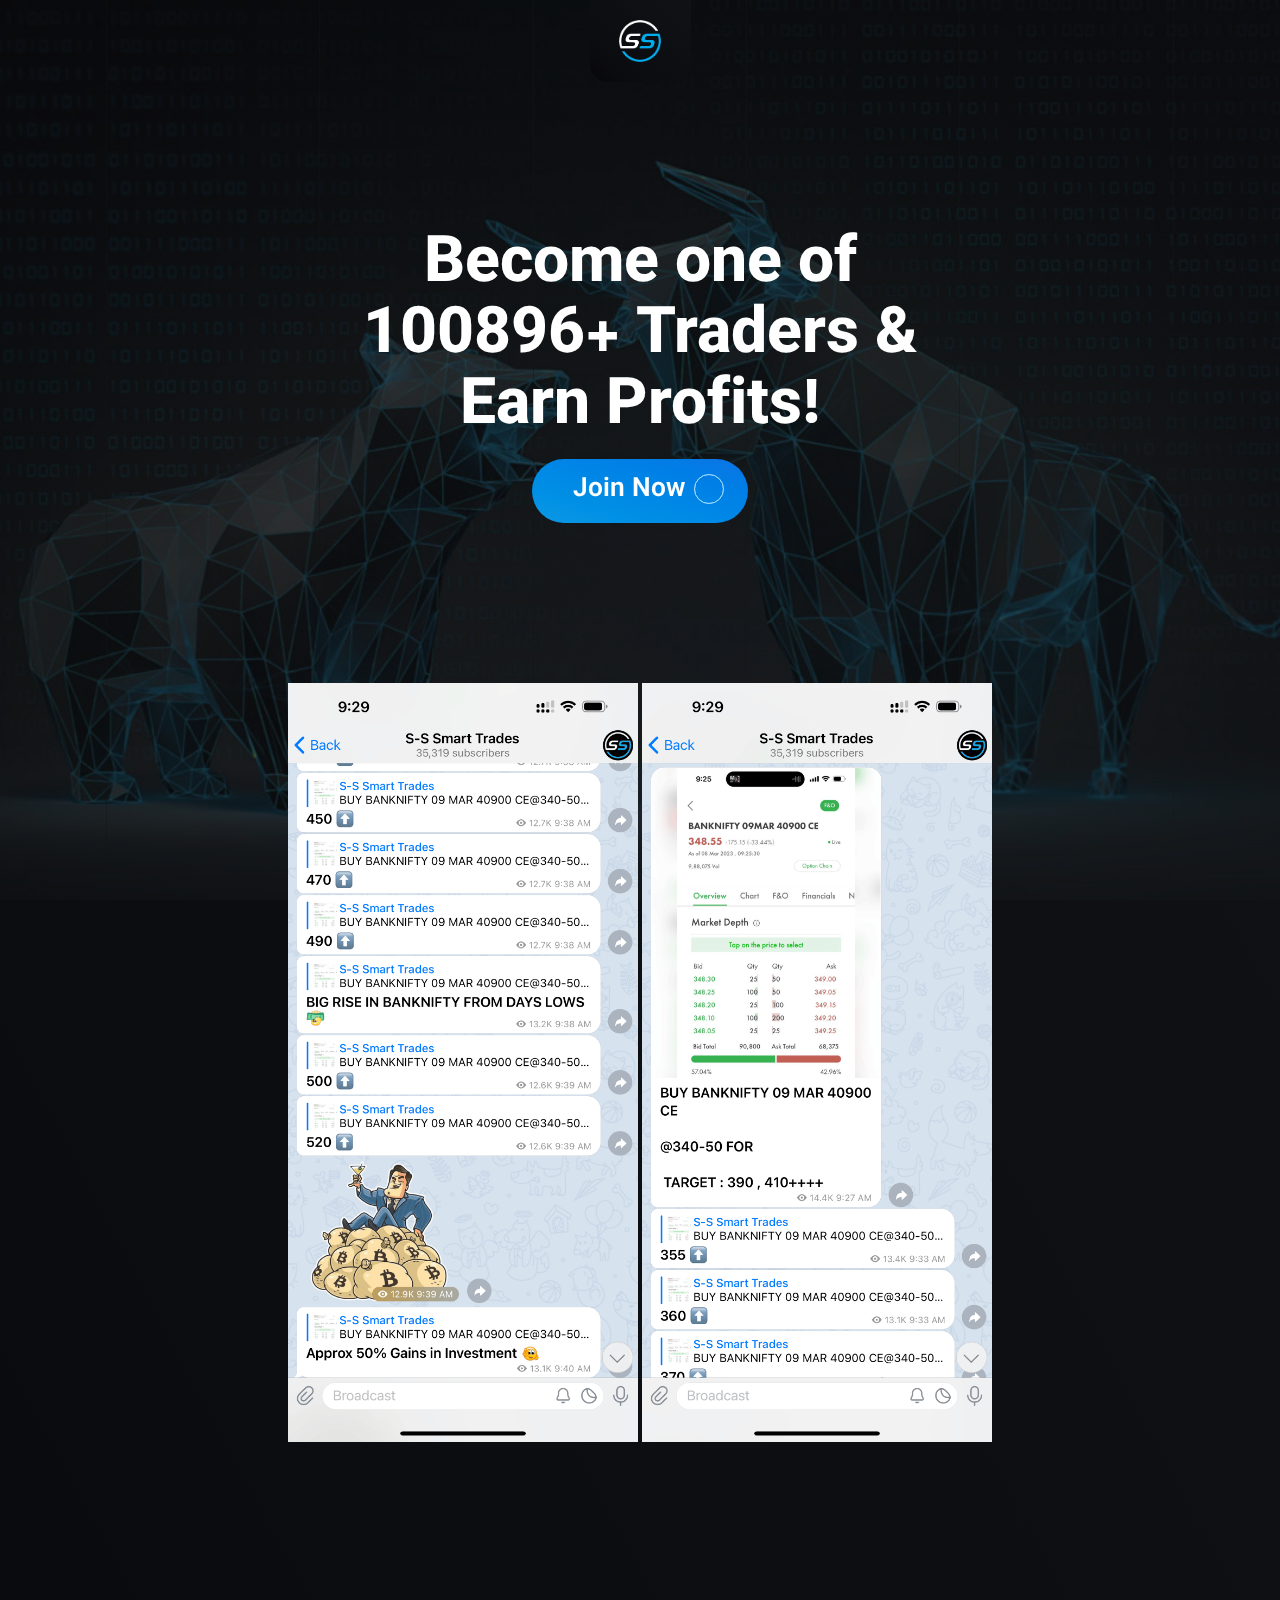
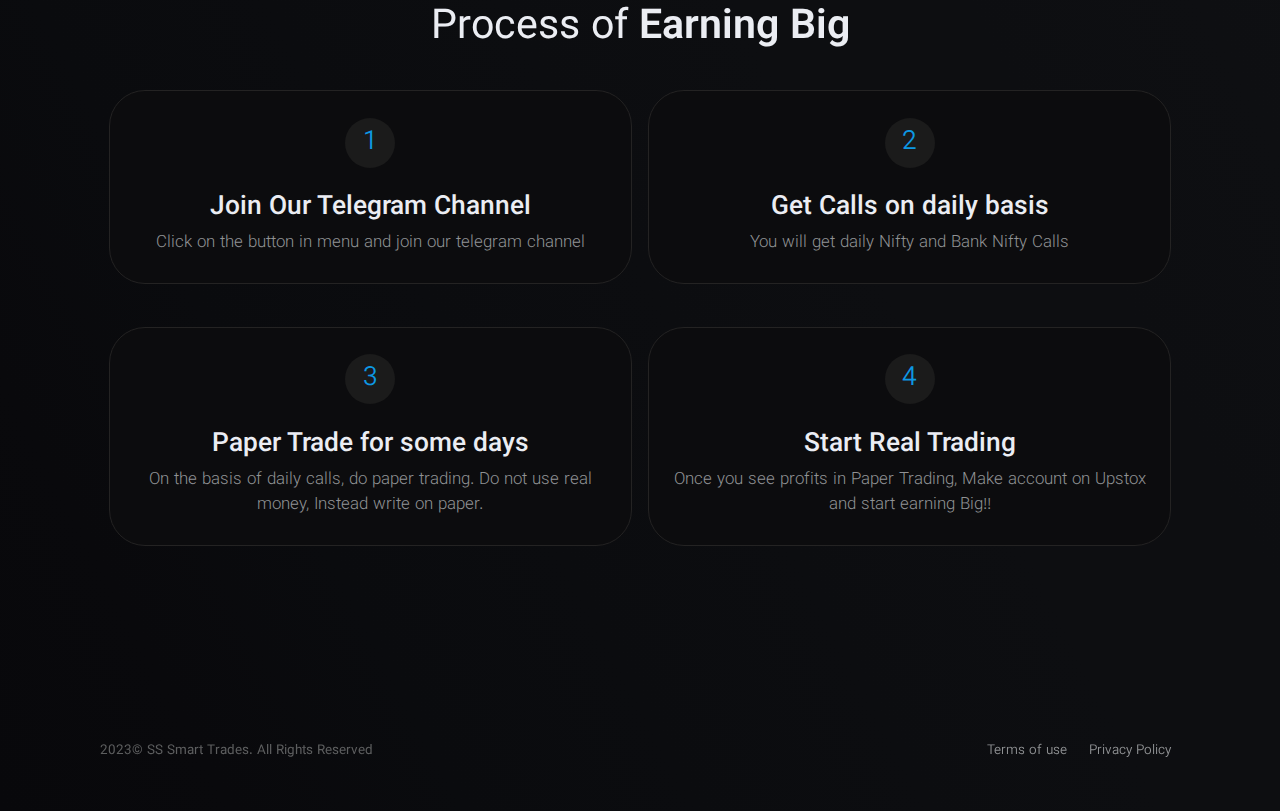
==== commit 0b12043f: "chore: change in ui" ====
--- a/join.html
+++ b/join.html
@@ -1,142 +1,162 @@
 <!DOCTYPE html>
 <html>
-   <head>
-      <!--Meta-->
-      <meta name="viewport" content="width=device-width, initial-scale=1">
-      <meta charset="UTF-8">
-      <meta http-equiv="Content-Type" content="text/html; charset=utf-8" />
-      <!--OG Details-->
-      <meta property="og:title" content="S-S Smart Trades" />
-      <meta property="og:image"
-         content="">
-      <meta property="og:description"
-         content="">
-      <!--SEO-->
-      <meta name="description"
-         content="">
-      <title>S-S Smart Trades</title>
-      <!--Tab Color-->
-      <meta name="theme-color" content="#333333">
-      <meta name="msapplication-navbutton-color" content="#333333">
-      <meta name="apple-mobile-web-app-status-bar-style" content="#333333">
-      <!--Favicon-->
-      <link rel="apple-touch-icon" sizes="180x180" href="/apple-touch-icon.png">
-      <link rel="icon" type="image/png" sizes="32x32" href="/favicon-32x32.png">
-      <link rel="icon" type="image/png" sizes="16x16" href="/favicon-16x16.png">
-      <link rel="manifest" href="/site.webmanifest">
-      <!--css-->
-      <link rel="stylesheet" href="asset/css/style.css?ver=0.98" />
-      <link rel="stylesheet"
-         href="asset/images/common/iconset/css/regular_rounded.css" />
-      <link rel="stylesheet"
-         href="asset/images/common/iconset/css/uicons-brands.css" />
-      <!--Font Family-->
-      <link rel="preconnect" href="https://fonts.googleapis.com">
-      <link rel="preconnect" href="https://fonts.gstatic.com" crossorigin>
-      <link
-         href="https://fonts.googleapis.com/css2?family=Roboto:wght@300;400;500;700&display=swap"
-         rel="stylesheet">
-      <!-- Google Tag Manager -->
-      <script>(function(w,d,s,l,i){w[l]=w[l]||[];w[l].push({'gtm.start':
-         new Date().getTime(),event:'gtm.js'});var f=d.getElementsByTagName(s)[0],
-         j=d.createElement(s),dl=l!='dataLayer'?'&l='+l:'';j.async=true;j.src=
-         'https://www.googletagmanager.com/gtm.js?id='+i+dl;f.parentNode.insertBefore(j,f);
-         })(window,document,'script','dataLayer','GTM-K4XVJ99');
-      </script>
-      <!-- End Google Tag Manager -->
-   </head>
-   <body style="background: white;">
-      <!-- Google Tag Manager (noscript) -->
-      <noscript><iframe src="https://www.googletagmanager.com/ns.html?id=GTM-K4XVJ99"
-         height="0" width="0" style="display:none;visibility:hidden"></iframe></noscript>
-      <!-- End Google Tag Manager (noscript) -->
-      <!--Main Container-->
-      <main id="mainContainer">
-         <!--Wall Section-->
-         <section id="pageWallSection">
-            <div class="content">
-               <a href="index.html" class="logo"> <img
-                  src="asset/images/logo/logo.png" alt=""></a>
-               <h1 id="wallTitle">Smart Trades</h1>
-               <h3 class="subTitle">Join 61000+ Traders and Increase Your Earnings!</h3>
-               <a  onclick="telegram()" class="actionBtn">Join Now !</a>
+
+<head>
+  <!--Meta-->
+  <meta name="viewport" content="width=device-width, initial-scale=1">
+  <meta content="charset=utf-8" />
+  <meta http-equiv="Content-Type" content="text/html; charset=utf-8" />
+  <!--SEO-->
+  <meta property="og:title" content="Plushe" />
+  <meta property="og:image" content="">
+  <meta property="og:description" content="">
+  <meta name="description" content="">
+  <title>SS Smart Trades</title>
+  <!--Favicon-->
+  <link rel="apple-touch-icon" sizes="180x180" href="/style/images/favicon/apple-touch-icon.png">
+  <link rel="icon" type="image/png" sizes="32x32" href="/style/images/favicon/favicon-32x32.png">
+  <link rel="icon" type="image/png" sizes="16x16" href="/style/images/favicon/favicon-16x16.png">
+  <link rel="manifest" href="/style/images/favicon/site.webmanifest">
+  <!--css-->
+  <link rel="stylesheet" href="/style/css/common.css?ver=1" />
+  <link rel="stylesheet" href="/style/css/main.css?ver=1" />
+  <link rel="stylesheet" href="/style/css/form.css?ver=1" />
+  <link rel="stylesheet" href="/style/css/index.css?ver=1" />
+  <!--google font link-->
+  <link rel="preconnect" href="https://fonts.googleapis.com">
+  <link rel="preconnect" href="https://fonts.gstatic.com" crossorigin>
+  <link href="https://fonts.googleapis.com/css2?family=Vazirmatn:wght@200;300;400;600&display=swap" rel="stylesheet">
+   <!-- Google Tag Manager -->
+    <script>(function(w,d,s,l,i){w[l]=w[l]||[];w[l].push({'gtm.start':
+    new Date().getTime(),event:'gtm.js'});var f=d.getElementsByTagName(s)[0],
+    j=d.createElement(s),dl=l!='dataLayer'?'&l='+l:'';j.async=true;j.src=
+    'https://www.googletagmanager.com/gtm.js?id='+i+dl;f.parentNode.insertBefore(j,f);
+    })(window,document,'script','dataLayer','GTM-T75LZPC');</script>
+ <!-- End Google Tag Manager -->
+ <!-- Meta Pixel Code -->
+<script>
+  !function(f,b,e,v,n,t,s)
+  {if(f.fbq)return;n=f.fbq=function(){n.callMethod?
+  n.callMethod.apply(n,arguments):n.queue.push(arguments)};
+  if(!f._fbq)f._fbq=n;n.push=n;n.loaded=!0;n.version='2.0';
+  n.queue=[];t=b.createElement(e);t.async=!0;
+  t.src=v;s=b.getElementsByTagName(e)[0];
+  s.parentNode.insertBefore(t,s)}(window, document,'script',
+  'https://connect.facebook.net/en_US/fbevents.js');
+  fbq('init', '438691605084723');
+  fbq('track', 'PageView');
+</script>
+<noscript><img height="1" width="1" style="display:none"
+  src="https://www.facebook.com/tr?id=438691605084723&ev=PageView&noscript=1"
+/></noscript>
+<!-- End Meta Pixel Code -->
+</head>
+
+<body>
+    <!-- Google Tag Manager (noscript) -->
+        <noscript><iframe src="https://www.googletagmanager.com/ns.html?id=GTM-T75LZPC"
+        height="0" width="0" style="display:none;visibility:hidden"></iframe></noscript>
+    <!-- End Google Tag Manager (noscript) -->
+    <div class="bgLine bgCover" style="opacity:.3;background-image:url(./style/images/heroimage.jpg)">
+    <span></span>
+    <span></span>
+    <span></span>
+    <span></span>
+    <span></span>
+    <span></span>
+  </div>
+  <!--Main Container-->
+  <main id="mainContainer" class="pageMargin">
+    <header>
+      <a class="logo" href="https://t.me/SS_smarttrades">
+        <img
+          src="./style/images/favicon/logo.png"
+          alt="">
+      </a>
+    </header>
+    <!--Wall Section-->
+    <section id="wallSection" class="sectionSpace bgCover" style="background-image: url();">
+      <div class="content">
+        <h1 class="heading">Become one of </br> 100896+ Traders &</br> Earn Profits!</h1>
+        <a href="https://t.me/SS_smarttrades" class="btn btn2 xlBtn"><span>Join Now</span>
+          <div class="lds-ripple">
+            <div></div>
+            <div></div>
+          </div>
+        </a>
+      </div>
+
+    </section>
+    <section id="bannerSection" class="">
+      <div class="imageDiv sectionSpace" style="padding-left: 8px; padding-right: 8px;">
+        <img
+          src="./style/images/result1.PNG"
+          alt=""
+          style="margin-right: 2px;margin-left: 2px">
+        <img
+          src="./style/images/result2.PNG"
+          alt=""
+          style="margin-right: 2px;margin-left: 2px">
+      </div>
+      <div class="content section sectionSpace">
+
+        <h1 class="title">Join Our Telegram Channel & <span>Start Earning Big!</span></h2>
+          <a href="https://t.me/SS_smarttrades" class="btn btn2 xlBtn"><span>Join Now</span>
+            <div class="lds-ripple">
+              <div></div>
+              <div></div>
             </div>
-         </section>
-         <!-- Telegram Image -->
-         <section id="telegramImage">
-            <img src="asset/images/telegram.jpeg" alt="">
-         </section>
-         <!-- Process Section -->
-         <section id="processSection">
-            <h3 class="heading">Process of Earning Big</h3>
-            <ul id="processDiv">
-               <li>
-                  <div class="content">
-                     <span>1</span>
-                     <h5 class="title">Join Our Telegram Channel</h5>
-                     <p>Access Our Telegram Channel by Clicking the Menu Button.</p>
-                  </div>
-               </li>
-               <li>
-                  <div class="content">
-                     <span>2</span>
-                     <h5 class="title">Call Updates on daily basis</h5>
-                     <p>Receive Daily Nifty and Bank Nifty Recommendations.</p>
-                  </div>
-               </li>
-               <li>
-                  <div class="content">
-                     <span>3</span>
-                     <h5 class="title">Practice with Paper Trading for a Period of Time</h5>
-                     <p>Practice with Paper Trading Based on Daily Calls. No Real Money
-                        Involved, Simply Record on Paper.
-                     </p>
-                  </div>
-               </li>
-               <li>
-                  <div class="content">
-                     <span>4</span>
-                     <h5 class="title">Begin Actual Trading</h5>
-                     <p>After Achieving Success with Paper Trading, Open an Upstox
-                        Account and Start Earning Profits!
-                     </p>
-                  </div>
-               </li>
-            </ul>
-         </section>
-         <!-- AboutMe Section -->
-         <section id="aboutSection">
-            <div class="profileImage">
-               <img src="asset/images/profile-image.jpeg" alt="">
-            </div>
-            <div class="content">
-               <h3 class="label">Rithesh</h3>
-               <p>I am an expert technical analyst for stock
-                  market,bank nifty also an independent industry analyst and
-                  consulting firm owner, providing research, analysis and consulting
-                  services to clients in the areas of Forex, Commodities and
-                  International Markets.
-               </p>
-            </div>
-         </section>
-         <!--footer Section-->
-         <section id="footerSection" class="section sectionSpace">
-            <p style="color: black;">2023 © S-S Smart Trades. All Rights Reserved</p>
-            <div class="link">
-               <a href="/" style="color: black;">Terms of use</a>
-               <a href="/" style="color: black;">Privacy Policy</a>
-            </div>
-         </section>
-         <!--js-->
-         <script src="https://code.jquery.com/jquery-3.6.0.min.js"></script>
-         <script>
-            function telegram(){
-                  setTimeout(function() 
-                  {
-                location.href = 'https://t.me/SS_smarttrades';
-            }, 2000);
-            }
-         </script>
-      </main>
-   </body>
+          </a>
+      </div>
+    </section>
+    <section id="processSection" class="section sectionSpace">
+      <h2 class="heading">Process of <span>Earning Big</span></h2>
+
+      <ul id="processDiv">
+        <li>
+          <div class="content">
+            <span>1</span>
+            <h3 class="title">Join Our Telegram Channel</h3>
+            <p>Click on the button in menu and join our telegram channel</p>
+          </div>
+        </li>
+        <li>
+          <div class="content">
+            <span>2</span>
+            <h3 class="title">Get Calls on daily basis</h3>
+            <p>You will get daily Nifty and Bank Nifty Calls</p>
+          </div>
+        </li>
+        <li>
+          <div class="content">
+            <span>3</span>
+            <h3 class="title">Paper Trade for some days</h3>
+            <p>On the basis of daily calls, do paper trading. Do not use real money, Instead write on paper.</p>
+          </div>
+        </li>
+        <li>
+          <div class="content">
+            <span>4</span>
+            <h3 class="title">Start Real Trading</h3>
+            <p>Once you see profits in Paper Trading, Make account on Upstox and start earning Big!!</p>
+          </div>
+        </li>
+      </ul>
+    </section>
+
+    <!--footer Section-->
+    <section id="footerSection" class="section sectionSpace">
+
+      <p>2023© SS Smart Trades. All Rights Reserved</p>
+      <div class="link">
+        <a href="/terms-of-use.html">Terms of use</a>
+        <a href="/privacy-policy.html">Privacy Policy</a>
+      </div>
+
+    </section>
+
+  </main>
+
+</body>
+
 </html>
--- a/style/css/common.css
+++ b/style/css/common.css
@@ -0,0 +1 @@
+*{margin:0;padding:0;border:0;box-sizing:border-box;position:relative;outline-style:none;line-height:1.1;cursor:context-menu}*:before{font-family:inherit}*::after{font-family:inherit}html{width:100vw;max-width:100%;display:block;scroll-behavior:smooth;-ms-text-size-adjust:100%;-webkit-text-size-adjust:100%;-webkit-tap-highlight-color:rgba(0,0,0,0)}html{font-size:16px}@media screen and (min-width: 300px){html{font-size:calc(0.085106383vw + 15.7446808511px)}}@media screen and (min-width: 5000px){html{font-size:20px}}.bodyIntro{height:100vh !important;overflow:hidden !important}body{width:100%;height:100%;min-height:100vh;padding:0;margin:0;overflow-y:auto;font-family:"Vazirmatn",sans-serif;line-height:1;color:#1b1b1b;background-color:#0c0c0e;background-image:linear-gradient(to right top, #08080b, #09090c, #0a0b0e, #0b0c0f, #0c0d10, #0d0e11, #0d0e11, #0e0f12, #0f1013, #0f1114, #101115, #101216);text-rendering:optimizeSpeed;-webkit-font-smoothing:antialiased;scroll-behavior:smooth;overscroll-behavior-y:none}#mainContainer{min-height:100vh;width:100%;max-width:100%;margin:0 auto}.section{height:auto;width:100%;clear:both}.overflowHide{overflow:hidden !important}.mobHide{display:none !important}@media(min-width: 1024px){.mobHide{display:inline-block !important}}.pcHide{display:inline-block !important}@media(min-width: 1024px){.pcHide{display:none !important}}.pcOnly{display:none !important}@media(min-width: 1024px){.pcOnly{display:block !important}}@media(min-width: 1024px){.mobOnly{display:none !important}}.m0{margin:0 !important}.p0{padding:0 !important}img{width:100%;display:block;height:intrinsic;image-rendering:-webkit-optimize-contrast}.bgCoverTop{background-repeat:no-repeat;background-position:top;-webkit-background-size:cover;-moz-background-size:cover;-o-background-size:cover;background-size:cover}.bgCover{background-repeat:no-repeat;background-position:center;-webkit-background-size:cover;-moz-background-size:cover;-o-background-size:cover;background-size:cover}.bText{font-weight:800}.nText{font-weight:400}.lText{font-weight:300}a{text-decoration:none;font-family:inherit;color:inherit;cursor:pointer;-webkit-tap-highlight-color:rgba(0,0,0,0)}button,[role=button]{cursor:pointer;background-color:rgba(0,0,0,0);-webkit-tap-highlight-color:rgba(0,0,0,0)}button:focus,[role=button]:focus{outline:0}li{list-style-type:none;line-height:1.5}p{font-size:1rem;font-weight:400;margin-top:1rem;line-height:1.5}h1,h2,h3,h4,h5,p{margin-left:0;margin-right:0;margin-bottom:0;padding:0}h1{font-size:1.953rem;font-weight:700;margin-top:1.953rem}@media(min-width: 360px){h1{font-size:2.441rem;margin-top:2.441rem}}@media(min-width: 1024px){h1{font-size:3.052rem;margin-top:3.052rem}}h2{font-size:1.563rem;font-weight:700;margin-top:1.563rem}@media(min-width: 568px){h2{font-size:1.953rem;margin-top:1.953rem}}@media(min-width: 768px){h2{font-size:2.441rem;margin-top:2.441rem}}h3{font-size:1.563rem;font-weight:500;margin-top:1.563rem}h4{font-size:1.25rem;font-weight:500;margin-top:1.25rem}h5{font-size:1rem;font-weight:500;margin-top:1rem}table{display:table;border-spacing:0;border-collapse:collapse}table tr{display:table-row}table td{text-align:left;font-weight:300}::-webkit-scrollbar{width:10px;height:1px}::-webkit-scrollbar-track{background-color:#fff}::-webkit-scrollbar-thumb{background:#909294}::-webkit-scrollbar-thumb:window-inactive{background:#909294}/*# sourceMappingURL=common.css.map */--- a/style/css/main.css
+++ b/style/css/main.css
@@ -0,0 +1,249 @@
+@import "https://fonts.googleapis.com/css2?family=Plus+Jakarta+Sans:wght@300;400;500;600;700;800&display=swap";
+@import "https://cdn-uicons.flaticon.com/uicons-regular-rounded/css/uicons-regular-rounded.css";
+@import "https://cdn-uicons.flaticon.com/uicons-bold-rounded/css/uicons-bold-rounded.css";
+@import "https://cdn-uicons.flaticon.com/uicons-brands/css/uicons-brands.css";
+.pageMargin {
+  padding-top: 130px !important;
+}
+@media (min-width: 1024px) {
+  .pageMargin {
+    padding-top: 150px !important;
+  }
+}
+.section {
+  padding: 0 1rem;
+  z-index: 2;
+}
+@media (min-width: 568px) {
+  .section {
+    padding: 0 2.441rem;
+  }
+}
+@media (min-width: 768px) {
+  .section {
+    padding: 0 3.815rem;
+  }
+}
+@media (min-width: 1024px) {
+  .section {
+    padding: 0 4.768rem;
+  }
+}
+@media (min-width: 1280px) {
+  .section {
+    padding: 0 5.96rem;
+  }
+}
+.sectionMargin {
+  margin: 0 1rem;
+}
+@media (min-width: 360px) {
+  .sectionMargin {
+    margin: 0 1.5rem;
+  }
+}
+@media (min-width: 568px) {
+  .sectionMargin {
+    margin: 0 2.441rem;
+  }
+}
+@media (min-width: 768px) {
+  .sectionMargin {
+    margin: 0 3.052rem;
+  }
+}
+@media (min-width: 1024px) {
+  .sectionMargin {
+    margin: 0 3.815rem;
+  }
+}
+@media (min-width: 1280px) {
+  .sectionMargin {
+    margin: 0 4.768rem;
+  }
+}
+@media (min-width: 1800px) {
+  .sectionMargin {
+    margin: 0 5.96rem;
+  }
+}
+.sectionSpace {
+  padding-bottom: 2.441rem;
+  padding-top: 2.441rem;
+}
+@media (min-width: 568px) {
+  .sectionSpace {
+    padding-top: 3.052rem;
+    padding-bottom: 3.052rem;
+  }
+}
+@media (min-width: 768px) {
+  .sectionSpace {
+    padding-top: 3.815rem;
+    padding-bottom: 3.815rem;
+  }
+}
+@media (min-width: 1280px) {
+  .sectionSpace {
+    padding-top: 4.768rem;
+    padding-bottom: 4.768rem;
+  }
+}
+.sectionSpaceT {
+  padding-top: 2.441rem;
+}
+@media (min-width: 568px) {
+  .sectionSpaceT {
+    padding-top: 3.052rem;
+  }
+}
+@media (min-width: 768px) {
+  .sectionSpaceT {
+    padding-top: 3.815rem;
+  }
+}
+@media (min-width: 1800px) {
+  .sectionSpaceT {
+    padding-top: 4.768rem;
+  }
+}
+.sectionSpaceB {
+  padding-bottom: 2.441rem;
+}
+@media (min-width: 568px) {
+  .sectionSpaceB {
+    padding-bottom: 3.052rem;
+  }
+}
+@media (min-width: 768px) {
+  .sectionSpaceB {
+    padding-bottom: 3.815rem;
+  }
+}
+@media (min-width: 1800px) {
+  .sectionSpaceB {
+    padding-bottom: 4.768rem;
+  }
+}
+.innerSection {
+  margin: 0 auto;
+  width: 100%;
+  max-width: 1024px;
+}
+.heading {
+  margin: 0;
+  color: #fff;
+  font-weight: 800;
+  line-height: 1.3;
+}
+.subHeading {
+  margin: 0;
+  display: block;
+  color: #242323;
+}
+.color1 {
+  color: #0d98e4;
+}
+.color2 {
+  color: #fff;
+}
+#mainContainer {
+  margin: 0 auto;
+  width: 100%;
+  display: flex;
+  flex-direction: column;
+}
+#mainContainer header {
+  position: fixed;
+  top: 0;
+  left: 0;
+  z-index: 999;
+  width: 100%;
+  text-align: center;
+}
+#mainContainer header .logo {
+  width: 6rem;
+  display: inline-block;
+  background-color: #0c0c0e;
+  background: linear-gradient(
+    to right top,
+    #08080b,
+    #09090c,
+    #0a0b0e,
+    #0b0c0f,
+    #0c0d10,
+    #0d0e11,
+    #0d0e11,
+    #0e0f12,
+    #0f1013,
+    #0f1114,
+    #101115,
+    #101216
+  );
+  padding: 0.75rem 1rem;
+  border-radius: 0 0 1rem 1rem;
+}
+@media (min-width: 768px) {
+  #mainContainer header .logo {
+    width: 6rem;
+  }
+}
+@media (min-width: 1024px) {
+  #mainContainer header .logo {
+    width: 6rem;
+    padding: 1rem 1.563rem;
+  }
+}
+#mainContainer header .logo span {
+  color: #ffeabd;
+  font-weight: 600;
+}
+#mainContainer #footerSection {
+  width: 100%;
+  display: flex;
+  flex-direction: column;
+  flex-wrap: wrap;
+  justify-content: space-between;
+  text-align: center;
+  padding-bottom: 2.441rem;
+  margin-top: auto;
+}
+@media (min-width: 768px) {
+  #mainContainer #footerSection {
+    flex-direction: row;
+  }
+}
+#mainContainer #footerSection .link {
+  margin-bottom: 0.5rem;
+}
+#mainContainer #footerSection .link a {
+  margin: 0 0.5rem;
+  color: #909294;
+  font-size: 0.8rem;
+  font-weight: 300;
+  cursor: pointer;
+  transition: 0.3s cubic-bezier(0.37, 0, 0.63, 1);
+}
+#mainContainer #footerSection .link a:hover {
+  color: #0d98e4;
+}
+#mainContainer #footerSection a,
+#mainContainer #footerSection p {
+  color: #5d5e5f;
+  margin: 0;
+  font-size: 0.8rem;
+}
+#mainContainer #footerSection a span,
+#mainContainer #footerSection p span {
+  font-weight: 500;
+}
+#mainContainer #footerSection a:hover {
+  color: #0d98e4;
+}
+#mainContainer #footerSection .title {
+  margin-bottom: 0.8rem;
+  margin-top: 0;
+}
+#mainContainer #footerSection p {
+  margin-bottom: 0.5rem;
+} /*# sourceMappingURL=main.css.map */
--- a/style/css/form.css
+++ b/style/css/form.css
@@ -0,0 +1 @@
+﻿[mode=alert]{color:#ff3232;background-color:#fff8f8;padding:.25rem .5rem}[mode=error]{color:#ff3232;background-color:#fff8f8;padding:.5rem}[mode=success]{color:#4ac434;background-color:#fafff8;padding:.5rem}[mode=warning]{color:#f5a905;background-color:#fffef8;padding:.5rem}[mode=info]{color:#5d5e5f;background-color:#f7faff;padding:.5rem}[mode=note]{color:#5d5e5f;background-color:#f7faff;padding:.5rem}[status=alert]{font-size:.512rem;font-weight:400;padding:.25rem .5rem;border-radius:5px;background-color:#ffeeec;color:#e63535}[status=negative]{font-size:.512rem;font-weight:400;padding:.25rem .5rem;border-radius:5px;background-color:#ffeeec;color:#e63535}[status=error]{font-size:.512rem;font-weight:400;padding:.25rem .5rem;border-radius:5px;background-color:#ffeeec;color:#e63535}[status=active]{font-size:.512rem;font-weight:400;letter-spacing:.5px;padding:.25rem .5rem;border-radius:5px;background-color:#ecffef;border:1px solid #b6f3b6;color:#24b163}[status=positive]{font-size:.512rem;font-weight:400;letter-spacing:.5px;padding:.25rem .5rem;border-radius:5px;background-color:#ecffef;border:1px solid #b6f3b6;color:#24b163}[status=approved]{font-size:.512rem;font-weight:400;letter-spacing:.5px;padding:.25rem .5rem;border-radius:5px;background-color:#ecffef;border:1px solid #b6f3b6;color:#24b163}[status=success]{font-size:.512rem;font-weight:400;letter-spacing:.5px;padding:.25rem .5rem;border-radius:5px;background-color:#ecffef;border:1px solid #b6f3b6;color:#24b163}[status=warning]{font-size:.512rem;font-weight:400;letter-spacing:.5px;padding:.25rem .5rem;border-radius:5px;background-color:#fff9ee;border:1px solid #f8e8cb;color:#f60}[status=suspend]{font-size:.512rem;font-weight:400;letter-spacing:.5px;padding:.25rem .5rem;border-radius:5px;background-color:#fff9ee;border:1px solid #f8e8cb;color:#f60}[status=pending]{font-size:.512rem;font-weight:400;letter-spacing:.5px;padding:.25rem .5rem;border-radius:5px;background-color:#fff9ee;border:1px solid #f8e8cb;color:#f60}[status=ongoing]{font-size:.512rem;font-weight:400;letter-spacing:.5px;padding:.25rem .5rem;border-radius:5px;background-color:#f2f5ff;border:1px solid #cbd7f8;color:#3157ff}[status=completed]{font-size:.512rem;font-weight:400;letter-spacing:.5px;padding:.25rem .5rem;border-radius:5px;background-color:#f5f1ff;border:1px solid #e4cbf8;color:#7a32ff}[status=disable]{font-size:.512rem;font-weight:400;letter-spacing:.5px;padding:.25rem .5rem;border-radius:5px;background-color:#ebebeb;border:1px solid #dfdfdf;color:#777}[status=info]{font-size:.512rem;font-weight:400;letter-spacing:.5px;padding:.25rem .5rem;border-radius:5px;background-color:#fffbf1;border:1px solid #f8f1cb;color:#e9ab00}[status=normal]{font-size:.512rem;font-weight:400;padding:.25rem .5rem;border-radius:5px;background-color:#edeff3;color:#5d5e5f}[width=xxs]{width:45px;min-width:45px}[width=xs]{width:75px;min-width:75px}[width=sm]{width:100px;min-width:100px}[width=md]{width:150px;min-width:150px}[width=lg]{width:200px;min-width:200px}[width=xl]{width:250px;min-width:250px}[width=xxl]{width:300px;min-width:300px}[width=xxxl]{width:350px;min-width:350px}.lgCard{width:100%}.mdCard{width:100%}@media(min-width: 1024px){.mdCard{width:49.5%}}.smCard{width:49.5%;min-width:100px}@media(min-width: 1024px){.smCard{width:32.5%}}.xsCard{width:24.5%;min-width:100px;margin-right:.75%;margin-left:.75%}.lgDiv{width:100%}.mdDiv{width:100%}@media(min-width: 1024px){.mdDiv{width:48.5%;margin-right:.75%;margin-left:.75%}}.smDiv{width:48.5%;min-width:100px;margin-right:.75%;margin-left:.75%}@media(min-width: 1024px){.smDiv{width:31.5%}}.xsDiv{width:23.5%;min-width:100px;margin-right:.75%;margin-left:.75%}.xxsDiv{width:18.5%;min-width:100px;margin-right:.75%;margin-left:.75%}.btnSection{display:flex;flex-wrap:wrap;justify-content:space-between;align-items:center}.btn{display:inline-flex;justify-content:center;align-items:center;font-family:inherit;font-weight:600;margin-top:1rem;border-radius:4vh;-webkit-writing-mode:horizontal-tb !important;text-rendering:auto;overflow:hidden;transition:all .3s ease-in-out;cursor:pointer}.btn:hover{transform:translateY(5px)}.btn i{top:2px;margin-left:.5rem;transition:all .7s ease-in}.btn1{color:#0d98e4;background-color:#fff;border:1px solid #0d98e4}.btn1 i{color:#e0e0e0}.btn1:hover{background-color:#f8f8ff;color:#0d98e4;border:1px solid #ebedf3}.btn2{color:#fff;background-color:#0d98e4;background-image:linear-gradient(to right top, #0d98e4, #0090e5, #0087e6, #007ee6, #0d74e4)}.btn2:hover{color:#ebedf3}.btn3{color:#fff;background-color:#1b1b1b;border:1px solid #1b1b1b}.btn3:hover{color:#1b1b1b;background-color:#fff}.btn4{color:#0d98e4;background-color:#fff;border:1px solid #0d98e4}.btn4:hover{color:#1b1b1b;background-color:#fff}.btn5{color:#1b1b1b;background-color:#fff;border:1px solid #ebedf3}.btn5:hover{color:#ffeabd;background-color:#f8f8ff;border:1px solid #ebedf3}.btn6{color:#fff;background-color:#0d98e4;border:1px solid #ebedf3}.btn6:hover{color:#ffeabd;background-color:#f8f8ff;border:1px solid #ebedf3}.disableBtn{opacity:.25 !important;cursor:inherit !important}.disableBtn span{cursor:inherit !important}.iconBtn1{color:#fff;font-weight:500;border:1px solid #ebedf3;background:#ffeabd}.iconBtn1::before{background:#ffeabd}.iconBtn1 span i{margin:0}.iconBtn1:hover::before{transform:none}.iconBtn2{color:#fff;font-weight:500;border:1px solid #ebedf3;background:#0c0c0e}.iconBtn2::before{background:#ffeabd}.iconBtn2 span i{margin:0}.iconBtn2:hover::before{transform:none}.iconBtn3{color:#ffeabd;font-weight:500;border:1px solid #f8f8ff;background:#f8f8ff}.iconBtn3::before{background:#ebedf3}.iconBtn3 span i{margin:0}.iconBtn3:hover::before{transform:none}.iconBtn4{color:#ffeabd;font-weight:500;border:1px solid #ebedf3;background:#fff}.iconBtn4::before{background:#f8f8ff}.iconBtn4 span i{margin:0}.iconBtn4:hover::before{transform:none}.disableIconBtn{color:#909294;font-weight:600;background-color:#f8f8ff;border:1px solid #f8f8ff;cursor:inherit !important}.disableIconBtn span{cursor:inherit !important}.disableIconBtn span i{margin:0;cursor:inherit !important}.loader{display:inline-block;width:15px;height:15px}.loader::before{content:"";display:block;width:10px;height:10px;background-color:rgba(0,0,0,0);border:2px solid #fff;border-top:2px solid rgba(0,0,0,0);border-radius:100%;animation:loader1 .7s linear infinite}@keyframes loader1{0%{transform:translate(0%, 0%) rotate(0deg)}100%{transform:translate(0%, 0%) rotate(360deg)}}.xsBtn{font-size:.64rem;padding:.15rem 1rem}.smBtn{font-size:.8rem;padding:.25rem 20px}.mdBtn{font-size:.9rem;padding:.35rem 1rem}.lgBtn{font-size:.9rem;padding:.75rem 1.25rem}@media(min-width: 768px){.lgBtn{font-size:1rem;padding:1rem 1.953rem}}.xlBtn{font-size:1rem;padding:.8rem 1.563rem}@media(min-width: 568px){.xlBtn{font-size:1.25rem;padding:1rem 1.953rem}}@media(min-width: 1024px){.xlBtn{font-size:1.563rem;padding:1rem 1.953rem}}.xxlBtn{font-size:1.953rem;padding:1.25rem 1.953rem}.xxxlBtn{font-size:2.441rem;padding:1.563rem 2.441rem}.btnIcon{display:flex;flex-wrap:wrap;padding:.25rem}.btnIcon a{display:inline-block;margin:.25rem}.messageBox{width:100%;max-width:600px;font-size:.512rem;font-weight:400;margin-top:.5rem;border-radius:.4rem}.messageBox:empty{padding:0;margin-top:0}.formDiv{display:flex;align-items:flex-start;justify-content:flex-start;flex-wrap:wrap}form{display:flex;align-items:flex-start;justify-content:flex-start;flex-wrap:wrap}form label{position:absolute;top:5px;left:.5rem;z-index:1;display:block;white-space:nowrap;color:#242323;font-family:"Vazirmatn",sans-serif;font-size:1rem;font-weight:500;background-color:#fff;padding:.25rem;white-space:nowrap;text-overflow:ellipsis}form .inputDiv{display:flex;align-items:flex-start;flex-direction:column;padding-top:1rem;margin-bottom:.5rem}form input[type=date],form input[type=datetime-local],form input[type=email],form input[type=file],form input[type=hidden],form input[type=month],form input[type=number],form input[type=password],form input[type=range],form input[type=search],form input[type=tel],form input[type=text],form input[type=time],form input[type=url],form input[type=week],form textarea,form select,form datalist{width:100%;padding:1rem;font-family:"Vazirmatn",sans-serif;font-size:.9rem;font-weight:500;color:#1b1b1b;background-color:#fff;border:1px solid #eef0f7;border-radius:.4rem;transition:all .5s;line-height:1.3}form input[type=date]::placeholder,form input[type=datetime-local]::placeholder,form input[type=email]::placeholder,form input[type=file]::placeholder,form input[type=hidden]::placeholder,form input[type=month]::placeholder,form input[type=number]::placeholder,form input[type=password]::placeholder,form input[type=range]::placeholder,form input[type=search]::placeholder,form input[type=tel]::placeholder,form input[type=text]::placeholder,form input[type=time]::placeholder,form input[type=url]::placeholder,form input[type=week]::placeholder,form textarea::placeholder,form select::placeholder,form datalist::placeholder{color:#909294;font-family:inherit;font-size:.8rem;font-weight:400;letter-spacing:0px}form input[type=date]:hover,form input[type=datetime-local]:hover,form input[type=email]:hover,form input[type=file]:hover,form input[type=hidden]:hover,form input[type=month]:hover,form input[type=number]:hover,form input[type=password]:hover,form input[type=range]:hover,form input[type=search]:hover,form input[type=tel]:hover,form input[type=text]:hover,form input[type=time]:hover,form input[type=url]:hover,form input[type=week]:hover,form textarea:hover,form select:hover,form datalist:hover{background-color:#fbfcff;border:1px solid #b4bfee}form input[type=date]:active,form input[type=datetime-local]:active,form input[type=email]:active,form input[type=file]:active,form input[type=hidden]:active,form input[type=month]:active,form input[type=number]:active,form input[type=password]:active,form input[type=range]:active,form input[type=search]:active,form input[type=tel]:active,form input[type=text]:active,form input[type=time]:active,form input[type=url]:active,form input[type=week]:active,form textarea:active,form select:active,form datalist:active{border:1px solid #97aaff;background-color:#fbfcff}form input[type=date]:focus,form input[type=datetime-local]:focus,form input[type=email]:focus,form input[type=file]:focus,form input[type=hidden]:focus,form input[type=month]:focus,form input[type=number]:focus,form input[type=password]:focus,form input[type=range]:focus,form input[type=search]:focus,form input[type=tel]:focus,form input[type=text]:focus,form input[type=time]:focus,form input[type=url]:focus,form input[type=week]:focus,form textarea:focus,form select:focus,form datalist:focus{border:1px solid #8295ff;background-color:#fbfcff}form input[type=date]:visited,form input[type=datetime-local]:visited,form input[type=email]:visited,form input[type=file]:visited,form input[type=hidden]:visited,form input[type=month]:visited,form input[type=number]:visited,form input[type=password]:visited,form input[type=range]:visited,form input[type=search]:visited,form input[type=tel]:visited,form input[type=text]:visited,form input[type=time]:visited,form input[type=url]:visited,form input[type=week]:visited,form textarea:visited,form select:visited,form datalist:visited{border:1px solid #fbfcff;background-color:#f8f8ff}form select{color:#5d5e5f;font-size:.8rem;appearance:auto !important}form textarea{min-height:100px;min-width:100%;max-width:100%;vertical-align:top;overflow:auto}form input:-webkit-autofill,form input:-webkit-autofill:hover,form input:-webkit-autofill:focus input:-webkit-autofill,form textarea:-webkit-autofill,form textarea:-webkit-autofill:hover textarea:-webkit-autofill:focus,form select:-webkit-autofill,form select:-webkit-autofill:hover,form select:-webkit-autofill:focus{outline:0 none;background:#fff;-webkit-text-fill-color:inherit !important;-webkit-box-shadow:0 0 0 1000px #fff inset;transition:background-color 5000s ease-in-out 0s}form [type=checkbox],form [type=radio],form [type=checkbox],form [type=date],form [type=datetime],form [type=datetime-local],form [type=email],form [type=month],form [type=number],form [type=password],form [type=search],form [type=tel],form [type=text],form [type=time],form [type=url],form [type=week],form textarea,form select{-webkit-appearance:none;-moz-appearance:none;appearance:none;outline:none;width:100%}form [type=checkbox]:focus,form [type=radio]:focus,form [type=checkbox]:focus,form [type=date]:focus,form [type=datetime]:focus,form [type=datetime-local]:focus,form [type=email]:focus,form [type=month]:focus,form [type=number]:focus,form [type=password]:focus,form [type=search]:focus,form [type=tel]:focus,form [type=text]:focus,form [type=time]:focus,form [type=url]:focus,form [type=week]:focus,form textarea:focus,form select:focus{outline:0}@supports(-webkit-appearance: none) or (-moz-appearance: none){form input[type=checkbox],form input[type=radio]{--active: #0074ff;--active-inner: #fff;--focus: 2px rgba(39, 94, 254, .3);--border: #BBC1E1;--border-hover: #0074ff;--background: #fff;--disabled: #F6F8FF;--disabled-inner: #E1E6F9;-webkit-appearance:none;-moz-appearance:none;height:21px;outline:none;display:inline-block;vertical-align:top;margin:0;cursor:pointer;border:1px solid var(--bc, var(--border));background:var(--b, var(--background));transition:background .3s,border-color .3s,box-shadow .2s}form input[type=checkbox]:after,form input[type=radio]:after{content:"";display:block;left:-1px;top:-1px;position:absolute;transition:transform var(--d-t, 0.3s) var(--d-t-e, ease),opacity var(--d-o, 0.2s)}form input[type=checkbox]:checked,form input[type=radio]:checked{--b: var(--active);--bc: var(--active);--d-o: .3s;--d-t: .6s;--d-t-e: cubic-bezier(.2, .85, .32, 1.2)}form input[type=checkbox]:checked+label,form input[type=radio]:checked+label{color:#1b1b1b !important}form input[type=checkbox]:checked+label::before,form input[type=radio]:checked+label::before{border:1px solid #0d98e4 !important}form input[type=checkbox]:checked+label span,form input[type=radio]:checked+label span{text-shadow:none}form input[type=checkbox]:disabled,form input[type=radio]:disabled{--b: var(--disabled);cursor:not-allowed;opacity:.9}form input[type=checkbox]:disabled:checked,form input[type=radio]:disabled:checked{--b: var(--disabled-inner);--bc: var(--border)}form input[type=checkbox]:disabled+label,form input[type=radio]:disabled+label{cursor:not-allowed}form input[type=checkbox]:hover:not(:checked):not(:disabled),form input[type=radio]:hover:not(:checked):not(:disabled){--bc: var(--border-hover)}form input[type=checkbox]:focus,form input[type=radio]:focus{box-shadow:0 0 0 var(--focus)}form input[type=checkbox]:not(.switch),form input[type=radio]:not(.switch){width:19px;min-width:19px;height:19px}form input[type=checkbox]:not(.switch):after,form input[type=radio]:not(.switch):after{opacity:var(--o, 0)}form input[type=checkbox]:not(.switch):checked,form input[type=radio]:not(.switch):checked{--o: 1}form input[type=checkbox]+label,form input[type=radio]+label{font-size:.64rem;display:inline-block;vertical-align:top;cursor:pointer;margin-left:.5rem}form input[type=checkbox]:not(.switch){border-radius:.4rem}form input[type=checkbox]:not(.switch):after{width:4px;height:8px;border:2px solid var(--active-inner);border-top:0;border-left:0;left:5px;top:2px;transform:rotate(var(--r, 20deg))}form input[type=checkbox]:not(.switch):checked{--r: 43deg}form input[type=checkbox].switch{width:38px;border-radius:11px}form input[type=checkbox].switch:after{left:2px;top:2px;border-radius:50%;width:15px;height:15px;background:var(--ab, var(--border));transform:translateX(var(--x, 0))}form input[type=checkbox].switch:checked{--ab: var(--active-inner);--x: 17px}form input[type=checkbox].switch:disabled:not(:checked):after{opacity:.6}form input[type=radio]{border-radius:50%}form input[type=radio]:after{width:19px;height:19px;border-radius:50%;background:var(--active-inner);opacity:0;transform:scale(var(--s, 0.7))}form input[type=radio]:checked{--s: .5}}form input::-webkit-outer-spin-button,form input::-webkit-inner-spin-button{-webkit-appearance:none;margin:0}form input[type=number]{-moz-appearance:textfield}form input[type=number]::before{content:"";position:absolute;left:0;top:0;z-index:1;width:20px;height:20px;background-color:#5d5e5f}form .inputBox{width:100%;display:flex;justify-content:space-between}form .passwordShowIconDiv{position:absolute;top:5px;right:10px;width:35px;height:35px;padding:5px;border-radius:1rem;cursor:pointer;transition:.3s cubic-bezier(0.37, 0, 0.63, 1)}form .passwordShowIconDiv:hover{background-color:#f8f8ff}form .passwordShowIconDiv .hide{display:none}form .passwordShowIconDiv .showIcon{display:block !important}form .passwordShowIconDiv i{top:3px;left:5px;color:#909294;font-size:1.25rem;display:none;cursor:pointer;transition:.3s cubic-bezier(0.37, 0, 0.63, 1)}form .passwordShowIconDiv i:hover{color:#0c0c0e}#inputMask{position:fixed;top:0;left:0;z-index:666;display:none;width:100vw;height:100vh;background-color:rgba(0,0,0,0)}#inputMask .inputDiv{position:absolute;background-color:#fff;border-radius:0 0 4vh 4vh;box-shadow:rgba(0,0,0,.04) 0px 3px 5px}#inputMask .inputDiv #inputMaskTextArea{border:1px solid #ebedf3;width:300px;min-height:100px;max-height:300px;color:#242323;font-size:1rem;font-weight:500;padding:.75rem;z-index:999}#inputMask .inputDiv #inputMaskButtonArea{width:100%;padding:.5rem .75rem;text-align:right}#inputMask .inputDiv #inputMaskButtonArea .btn{margin:0;margin-left:.5rem}#inputMask .inputDiv #inputMaskButtonArea #inputMaskClose{background-color:#ff8787}#inputMask .inputDiv #inputMaskButtonArea #inputMaskUpdate{background-color:#4bb1b1}.multiSelect .select2{width:100% !important;min-height:44.3px}.multiSelect .select2-container .selection{min-height:44.3px}.multiSelect .select2-container .selection .select2-selection{min-height:100%;padding:0 !important;border:1px solid #eef0f7 !important}.multiSelect .select2-container .selection .select2-selection__rendered{margin-top:.7rem !important;display:flex !important;flex-wrap:wrap !important}.multiSelect .select2-container .selection .select2-selection__rendered:empty{margin-top:0 !important}.multiSelect .select2-container .selection .select2-selection__rendered .select2-selection__choice{display:flex !important;align-items:center;padding:.5rem !important;background-color:#f8f8ff !important;border:1px solid #ebedf3 !important}.multiSelect .select2-container .selection .select2-selection__rendered .select2-selection__choice .select2-selection__choice__remove{position:relative !important;order:2;border:none !important;color:#ffeabd !important;margin-left:.5rem !important;font-size:1.563rem !important;font-weight:400 !important}.multiSelect .select2-container .selection .select2-selection__rendered .select2-selection__choice .select2-selection__choice__display{color:#ffeabd !important;order:1}.multiSelect .select2-container .selection textarea{min-height:43px !important;margin:0 !important;padding:.7rem !important;font-family:"Vazirmatn",sans-serif !important}.multiSearch .select2-container .selection .select2-selection--multiple{padding:0 !important;padding-right:50px !important;border:1px solid #eef0f7 !important}.multiSearch .select2-container .selection .select2-selection__rendered{margin-top:.7rem !important;display:flex !important;flex-wrap:wrap !important}.multiSearch .select2-container .selection .select2-selection__rendered:empty{margin-top:0 !important}.multiSearch .select2-container .selection .select2-selection__rendered .select2-selection__choice{display:flex !important;align-items:center;padding:.5rem !important;background-color:#f8f8ff !important;border:1px solid #ebedf3 !important}.multiSearch .select2-container .selection .select2-selection__rendered .select2-selection__choice .select2-selection__choice__remove{position:relative !important;order:2;border:none !important;color:#ffeabd !important;margin-left:.5rem !important;font-size:1.563rem !important;font-weight:400 !important}.multiSearch .select2-container .selection .select2-selection__rendered .select2-selection__choice .select2-selection__choice__display{color:#ffeabd !important;order:1}.multiSearch .select2-container .selection textarea{min-height:43px !important;margin:0 !important;padding:.7rem !important;font-family:"Vazirmatn",sans-serif !important}.multiSearch button{position:absolute;bottom:0;right:0;min-height:45px;padding:.3rem 1rem;background-color:#f8f8ff;border:1px solid #ebedf3;border-radius:.4rem;cursor:pointer;transition:.3s cubic-bezier(0.37, 0, 0.63, 1)}.multiSearch button:hover{background-color:#ffeabd}.multiSearch button:hover i{color:#fff}.multiSearch button i{color:#ffeabd;font-size:1.25rem;cursor:pointer;transition:.3s cubic-bezier(0.37, 0, 0.63, 1)}.search{max-width:600px;overflow:hidden;display:flex}.search input{flex:1;font-family:"Vazirmatn",sans-serif;padding:.7rem 1rem;border:none;padding-right:46px !important}.search button{position:absolute;top:0;right:0;height:100%;padding:.75rem 1rem;background-color:rgba(0,0,0,0);border:1px solid rgba(0,0,0,0);border-radius:.4rem;cursor:pointer;transition:.3s cubic-bezier(0.37, 0, 0.63, 1)}.search button:hover{background-color:#f8f8ff;border:1px solid #ebedf3}.search button:hover i{color:#ffeabd}.search button i{color:#0c0c0e;font-size:1.563rem;cursor:pointer;transition:.3s cubic-bezier(0.37, 0, 0.63, 1)}.dataList{max-width:600px}.dataList .inputBox button{position:absolute;top:0;right:0;height:100%;padding:.75rem 1rem;background-color:rgba(0,0,0,0);border:1px solid rgba(0,0,0,0);border-radius:.4rem;pointer-events:none;cursor:pointer;transition:.3s cubic-bezier(0.37, 0, 0.63, 1)}.dataList .inputBox button::before{content:"";position:absolute;left:0;top:0;width:100%;height:100%;background-color:#fff;border-radius:.4rem}.dataList .inputBox button i{color:#0c0c0e;font-size:1.563rem;cursor:pointer;transition:.3s cubic-bezier(0.37, 0, 0.63, 1)}.customInput{max-width:600px}.customInput label input{min-width:auto;font-size:.64rem;font-weight:600;border:none;padding:0}.customInput label input:hover,.customInput label input :active,.customInput label input :visited,.customInput label input :focus,.customInput label input :focus-visible,.customInput label input :focus-within,.customInput label input :target{background-color:#fff !important;border:none !important}.customInput .moreBtn{position:absolute;top:0;right:0;padding:.75rem;border-radius:.4rem;transition:.3s cubic-bezier(0.37, 0, 0.63, 1)}.customInput .moreBtn .btnMenu{top:unset !important;bottom:100%}.uploadInput:hover .inputBox{border:1px dashed #8295ff}.uploadInput:hover .inputBox label{color:#0c0c0e}.uploadInput .inputBox{border:1px dashed #b4bfee;border-radius:.4rem;overflow:hidden;transition:.3s cubic-bezier(0.37, 0, 0.63, 1)}.uploadInput .inputBox label{position:absolute;top:0;left:0;width:100%;height:100%;display:flex;align-items:center;justify-content:center;color:#ffeabd;pointer-events:none;cursor:pointer;transition:.3s cubic-bezier(0.37, 0, 0.63, 1)}.uploadInput .inputBox label i{margin-right:.5rem;transition:.3s cubic-bezier(0.37, 0, 0.63, 1)}.uploadInput .inputBox input{opacity:0;z-index:1;cursor:pointer}.avatarDiv{display:flex}.avatarDiv .avatar{display:block;width:30px;height:30px;border-radius:100%;border:1px solid #fff;margin-right:.5rem;overflow:hidden;cursor:pointer}.avatarDiv .avatar img{cursor:pointer}.profileAvatarDropDown{display:none;margin-left:1rem;cursor:pointer}@media(min-width: 1024px){.profileAvatarDropDown{display:block;margin-left:1.3333rem}}.profileAvatarDropDown:hover .profileMenu{height:auto;padding:1rem 0}.profileAvatarDropDown .profileMenu{position:absolute;top:100%;right:0;z-index:155;height:0;padding:0;background-color:#fff;border-radius:4vh;overflow:hidden;box-shadow:rgba(50,50,93,.068) 0px 50px 100px -20px,rgba(16,17,70,.082) 0px 30px 60px -30px;transition:.3s cubic-bezier(0.37, 0, 0.63, 1)}.profileAvatarDropDown .profileMenu .profileDetails{padding:.5rem 1rem}.profileAvatarDropDown .profileMenu .profileDetails .title{margin:0;color:#ffeabd;font-size:.9rem;font-weight:500;white-space:nowrap}.profileAvatarDropDown .profileMenu .profileDetails .text{margin-top:.5rem;color:#5d5e5f;font-size:.512rem;font-weight:400;white-space:nowrap}.profileAvatarDropDown .profileMenu a{display:flex;align-items:center;color:#1b1b1b;font-size:.8rem;white-space:nowrap;padding:.5rem 1rem;cursor:pointer;transition:.3s cubic-bezier(0.37, 0, 0.63, 1)}.profileAvatarDropDown .profileMenu a:hover{color:#0c0c0e}.profileAvatarDropDown .profileMenu a i{margin-right:1rem}.avatarLabelDetails{display:flex;align-items:center}.avatarLabelDetails .avatarImg{display:block;width:30px;height:30px;border-radius:100%;border:1px solid #fff;margin-right:.5rem;overflow:hidden;cursor:pointer}.avatarLabelDetails .avatarImg img{cursor:pointer}.avatarLabelDetails .avatarDetails .label{display:block;color:#5d5e5f;font-size:.328rem;font-weight:400;margin-bottom:.25rem}.avatarLabelDetails .avatarDetails .name{margin:0;display:block;color:#242323;font-size:.64rem;font-weight:600}.avatarContent{display:flex;align-items:center}.avatarContent .content{margin-left:.5rem}.avatarContent .content .title{margin:0;color:#242323;font-size:.9rem;font-weight:600}.avatarContent .content p{margin-top:.25rem;color:#5d5e5f;font-size:.64rem;font-weight:500}.avatarGroup{display:flex}.avatarGroup .avatar{margin-left:-1rem}.avatarGroup .avatar:nth-child(1){margin-left:0 !important}.xsAvatar{width:30px;height:30px}.smAvatar{width:40px;height:40px}.mdAvatar{width:50px;height:50px}.lgAvatar{width:60px;height:60px}.xlAvatar{width:80px;height:80px}.xxlAvatar{width:100px;height:100px}.avatar{display:inline-block;border:3px solid #fff;border-radius:100%;overflow:hidden;cursor:pointer}.avatar:hover{border:3px solid #f8f8ff}.avatar img{cursor:pointer}.avatarUpload{max-width:205px;margin:0 auto}.avatarUpload .avatarEdit{position:absolute;bottom:15px;right:10px;z-index:1;width:40px;height:40px;background-color:#f8f8ff;border:3px solid #ebedf3;border-radius:4vh;overflow:hidden}.avatarUpload .avatarEdit input{position:absolute;top:0;left:0;z-index:10;width:100%;height:100%;opacity:0}.avatarUpload .avatarEdit input+label{position:relative;top:0;left:0;width:100%;height:100%;display:flex;background-color:rgba(0,0,0,0);margin:0;padding:0;cursor:pointer;font-weight:normal;transition:all .2s ease-in-out}.avatarUpload .avatarEdit input+label:after{content:"";font-family:uicons-regular-rounded !important;color:#ffeabd;text-align:center;margin:auto}.avatarUpload .avatarPreview{width:200px;height:251px;border-radius:4vh;border:5px solid #f8f8ff}.avatarUpload .avatarPreview #imagePreview{width:100%;height:100%;border-radius:4vh;object-fit:cover}.userPicUpload{margin-right:1rem;padding-top:.4rem}.userPicUpload label{position:relative;top:0;left:0;padding:0;margin-bottom:.5rem}.userPicUpload .profilePhoto{display:block;overflow:hidden;border-radius:4vh;width:102px;height:102px;min-height:102px;object-fit:contain;overflow:hidden;border:1px dashed #b4bfee;transition:all .3s}.userPicUpload .profilePhoto:hover{background-color:#fbfcff;border:1px dashed #8295ff}.userPicUpload .profilePhoto input{position:absolute;top:0;left:0;z-index:1;width:100%;height:100%;opacity:0;cursor:pointer}.userPicUpload .profilePhoto img{display:block;width:100%;cursor:pointer}.filterSelectBox{width:100%;font-family:"Vazirmatn",sans-serif;color:#1b1b1b;font-size:.512rem;font-weight:500;padding:.75rem;background-color:#fff;border:1px solid #eef0f7;border-radius:.4rem;margin-right:1rem;cursor:pointer;transition:.3s cubic-bezier(0.37, 0, 0.63, 1)}.filterSelectBox:hover{background-color:#fff;border:1px solid #4ac434}.inputEditor{padding-top:0}.inputEditor .ql-container.ql-snow{border:1px solid #eef0f7 !important;border-radius:.4rem}.inputEditor .ql-toolbar.ql-snow{position:absolute;bottom:0;left:0;z-index:100;width:100%;border:none;border-top:1px solid #ebedf3;border-radius:.25rem}.inputEditor textarea{height:200px;border:1px solid #eef0f7 !important;padding-bottom:3.052rem !important}.radioBtn{max-width:600px;padding-top:.5rem !important}.radioBtn label{position:relative;top:0;left:0;padding:0;margin-bottom:.75rem}.radioBtn ul li{display:flex;align-items:center;margin-bottom:.75rem}.radioBtn ul li label{margin-top:0;margin-bottom:0}.radioBtnRow{max-width:600px}.radioBtnRow label{position:relative;top:0;left:0;padding:0;margin-bottom:.75rem}.radioBtnRow ul{display:flex}.radioBtnRow ul li{display:flex;align-items:center;margin-right:1rem}.radioBtnRow ul li label{margin-top:0;margin-bottom:0}.checkbox{max-width:600px;padding-top:.5rem}.checkbox label{position:relative;top:0;left:0;padding:0;margin-bottom:.75rem}.checkbox ul li{display:flex;align-items:center;margin-bottom:1rem}.checkbox ul li label{margin-top:0;margin-bottom:0}.checkboxRow{max-width:600px}.checkboxRow label{position:relative;top:0;left:0;padding:0;margin-bottom:.75rem}.checkboxRow ul{display:flex;flex-wrap:wrap}.checkboxRow ul li{display:flex;align-items:center;margin-right:1rem}.checkboxRow ul li label{margin-top:0;margin-bottom:0 !important}.switchBtn{max-width:600px;display:flex;align-items:center}.switchBtn label{position:relative;top:0;left:0}.switchView{display:inline-flex;background-color:#fff;border:1px solid #ebedf3;border-radius:.4rem;overflow:hidden}.switchView .activeSwitch{color:#ffeabd !important;background-color:#f8f8ff;background:linear-gradient(to right top, #ffffff, #fefefe, #fcfdfc, #fbfbfb, #fafafa, #f9f9f9, #f8f7f8, #f8f6f7, #f7f5f6, #f5f4f6, #f4f3f5, #f2f2f4)}.switchView a{display:flex;padding:.85rem 1rem;color:#909294;cursor:pointer;transition:.3s cubic-bezier(0.37, 0, 0.63, 1)}.switchView a:hover{color:#ffeabd}.switchView a i{margin:auto;font-size:1.563rem;cursor:pointer}#reportrange{height:46px;max-width:100%;display:flex;align-items:center;justify-content:space-between;background-color:#fff;padding:.7rem;border-radius:.4rem;border:1px solid #ebedf3;font-size:.8rem;cursor:pointer}#reportrange i{color:#e0e0e0;cursor:pointer}#reportrange .value{margin:0 .5rem;margin-right:auto;cursor:pointer}.subTypeinputDiv .subTypeInput{margin-top:1rem}.multiCheckbox label{z-index:3}.multiCheckbox .inputbox .checkboxField{color:#ffeabd;font-size:.8rem;font-weight:500;background-color:#fff;border:1px solid #eef0f7;border-radius:.4rem;padding:.75rem 1rem;z-index:2;cursor:pointer;transition:.3s cubic-bezier(0.37, 0, 0.63, 1)}.multiCheckbox .inputbox .checkboxField:hover{background-color:#f8f8ff}.multiCheckbox .inputbox .checkboxField::placeholder{font-size:.8rem;font-weight:500;color:#242323}.multiCheckbox .inputbox i{position:absolute;top:30%;right:1rem;z-index:2}.multiCheckbox .checkboxListDivIntro{display:block !important;box-shadow:rgba(17,12,46,.15) 0px 48px 100px 0px !important;padding-top:.5rem}.multiCheckbox .checkboxListDiv{width:100%;min-width:200px;max-width:600px;min-width:max-content;position:absolute;top:100%;left:0;z-index:3;display:none;margin-top:0;background-color:#fff;text-align:left;border:1px solid #ebedf3;border-top:none;border-radius:0 0 4vh 4vh;overflow:hidden;box-shadow:rgba(17,12,46,0) 0px 48px 100px 0px}.multiCheckbox .checkboxListDiv li{display:flex;align-items:center;padding:.5rem 1rem;background-color:#fff;border-bottom:1px solid #f8f8ff;cursor:pointer;transition:.3s cubic-bezier(0.37, 0, 0.63, 1)}.multiCheckbox .checkboxListDiv li:hover label{color:#1b1b1b}.multiCheckbox .checkboxListDiv li input{z-index:2}.multiCheckbox .checkboxListDiv li label{z-index:1;white-space:nowrap;margin:0;margin-left:.75rem;background-color:rgba(0,0,0,0);transition:.3s cubic-bezier(0.37, 0, 0.63, 1)}.multiCheckbox .checkboxClose{display:none;position:fixed;left:0;top:0;width:100%;height:100vh;z-index:2}.addInputField{display:flex;align-items:flex-end;justify-content:center}.addInputField .inputDiv{margin-bottom:0}.addInputField .inputDiv input{border-right:none}.moreBtn{display:inline-block;padding:.25rem;cursor:pointer}.moreBtn:hover .moreIcon{opacity:.5}.moreBtn:hover .btnMenuDiv{display:block}.moreBtn .moreIcon{display:inline-block;color:#5d5e5f;font-size:.64rem;z-index:1;cursor:pointer;transition:.3s cubic-bezier(0.37, 0, 0.63, 1)}.moreBtn .btnMenuDiv{position:absolute;top:0;right:0;z-index:110;display:none;padding-top:2.441rem}.moreBtn .btnMenuDiv .btnMenu{width:100%;display:block;background-color:#fff;border-radius:4vh;border:1px solid #ebedf3;text-align:left;box-shadow:rgba(50,50,93,.13) 0px 30px 60px -12px,rgba(0,0,0,.137) 0px 18px 36px -18px}.moreBtn .btnMenuDiv .btnMenu .statusChange{width:100%;min-width:100px;font-family:"Vazirmatn",sans-serif;color:#1b1b1b;font-size:.512rem;font-weight:500;padding:.5rem;background-color:#fff;border:1px solid #ebedf3;border-radius:.4rem;cursor:pointer;transition:.3s cubic-bezier(0.37, 0, 0.63, 1)}.moreBtn .btnMenuDiv .btnMenu .statusChange:hover{background-color:#fff;border:1px solid #4ac434}.moreBtn .btnMenuDiv .btnMenu a{display:flex;align-items:center;padding:.5rem 1rem;margin:0;color:#242323;font-size:.8rem;font-weight:500;white-space:nowrap;cursor:pointer;transition:.3s cubic-bezier(0.37, 0, 0.63, 1)}.moreBtn .btnMenuDiv .btnMenu a:hover{color:#ffeabd;background-color:#f8f8ff}.moreBtn .btnMenuDiv .btnMenu a:nth-child(1){padding-top:1rem}.moreBtn .btnMenuDiv .btnMenu a:nth-last-child(1){padding-bottom:1rem}.moreBtn .btnMenuDiv .btnMenu a i{font-size:.64rem;line-height:1;margin-right:.75rem}.fiterDropDownIntro .content{height:auto !important;opacity:1 !important;padding:1rem !important}.fiterDropDownIntro .filterCloseBg{display:block !important}.fiterDropDown{position:absolute;top:100%;right:0;width:100%}.fiterDropDown .content{position:absolute;top:100%;right:0;z-index:100;width:100%;height:0;opacity:0;display:flex;flex-wrap:wrap;justify-content:space-between;border-radius:4vh;border:1px solid #ebedf3;background-color:#fff;padding:0 1rem;box-shadow:rgba(255,255,255,.1) 0px 1px 1px 0px inset,rgba(23,34,65,.048) 0px 50px 100px -20px,rgba(0,2,37,.089) 0px 30px 60px -30px;overflow:hidden;transition:.3s cubic-bezier(0.37, 0, 0.63, 1)}.fiterDropDown .content .inputDiv{width:100%;max-width:100%;padding-top:1rem}@media(min-width: 568px){.fiterDropDown .content .inputDiv{width:48%;max-width:48%}}@media(min-width: 1024px){.fiterDropDown .content .inputDiv{flex:1;margin:0 .5rem;width:auto;max-width:100%}}.fiterDropDown .content .btnSection{width:100%;justify-content:center;margin-top:1rem}.fiterDropDown .content .btnSection .btn{margin:0 .5rem}.fiterDropDown .filterCloseBg{display:none;position:fixed;top:0;left:0;width:100%;height:100vh;z-index:99}[reminder=active]{border:1px solid #b6f3b6}[reminder=done]{background-color:#ecffef}[reminder=done] .btn{display:none}[reminder=cancel]{background-color:#f8f8ff;border:1px solid #ebedf3;opacity:.5}[reminder=cancel] .btn{display:none}.notesDiv{width:100%;margin-top:2.441rem}.notesDiv ul .note{width:100%;padding:1rem 0;border-bottom:1px solid #ebedf3}.notesDiv ul .note:nth-last-child(1){margin-bottom:0}.notesDiv ul .note .name{color:#242323;font-size:.9rem;font-weight:400;line-height:1.3;margin:0;margin-bottom:.5rem}.notesDiv ul .note .date{color:#5d5e5f;font-size:.64rem;font-weight:400;margin:0}.notesDiv ul .note p{margin-top:.25rem;margin-bottom:.5rem;font-size:.8rem;font-weight:400;line-height:1.2}.notesDiv ul .note .bottomDiv{display:flex;align-items:flex-end;justify-content:space-between}.notesDiv ul .reminder{width:100%;padding:1rem;border-radius:4vh;margin-bottom:1rem}.notesDiv ul .reminder:nth-last-child(1){margin-bottom:0}.notesDiv ul .reminder .name{color:#5d5e5f;font-size:.8rem;font-weight:600;margin:0;margin-bottom:.5rem}.notesDiv ul .reminder .date{color:#909294;font-size:.512rem;font-weight:500;margin:0}.notesDiv ul .reminder p{margin-top:.25rem;margin-bottom:.5rem;font-size:.8rem;font-weight:500;line-height:1.2}.notesDiv ul .reminder .bottomDiv{display:flex;align-items:flex-end;justify-content:space-between}.notesDiv ul .reminder .bottomDiv .doneBtn{color:#4ac434;background-color:#ecffef}.notesDiv ul .reminder .bottomDiv .btn{margin:0;margin-right:0 !important;margin-left:1rem;min-width:auto}.notificationDropDown{display:none;cursor:pointer}.notificationDropDown:hover .notificationDropMenu{padding-top:1rem}.notificationDropDown:hover .notificationDropMenu .dropMenu{height:auto;padding:1rem 0;border:1px solid #ebedf3}.notificationDropDown .notificationIcon{display:none;color:#909294;margin-left:1rem;cursor:pointer}@media(min-width: 1024px){.notificationDropDown .notificationIcon{margin-left:1.3333rem;display:block}}.notificationDropDown .notificationIcon i{top:3px;font-size:2.441rem;cursor:pointer}.notificationDropDown .notificationIcon .notificationAlert{position:absolute;top:0;right:0;z-index:150;width:10px;height:10px;border-radius:1rem;background-color:#ff4500;border:2px solid #fff}.notificationDropDown .notificationDropMenu{position:absolute;top:100%;right:0;z-index:155;transition:.3s cubic-bezier(0.37, 0, 0.63, 1)}.notificationDropDown .notificationDropMenu .dropMenu{width:300px;height:0;padding:0;border:0px solid rgba(0,0,0,0);background-color:#fff;border-radius:4vh;overflow:hidden;box-shadow:rgba(50,50,93,.068) 0px 50px 100px -20px,rgba(16,17,70,.082) 0px 30px 60px -30px;transition:.3s cubic-bezier(0.37, 0, 0.63, 1)}.notificationDropDown .notificationDropMenu .dropMenu a{display:flex;align-items:center;color:#1b1b1b;font-size:.64rem;font-weight:500;padding:.75rem 1rem;cursor:pointer;transition:.3s cubic-bezier(0.37, 0, 0.63, 1)}.notificationDropDown .notificationDropMenu .dropMenu a:hover{background-color:#f8f8ff}.notificationDropDown .notificationDropMenu .dropMenu a i{margin-right:1rem}.labelMovingAnimation{display:block;margin-bottom:1rem}.labelMovingAnimation label{pointer-events:none;transition:.3s cubic-bezier(0.37, 0, 0.63, 1);display:inline-block;position:absolute;top:1rem;left:1rem;margin:0}.labelMovingAnimation input:placeholder-shown+label{top:1rem;left:1rem;color:#0d98e4;font-size:.9rem;font-weight:400}.labelMovingAnimation input:not(:placeholder-shown)~label{top:1rem;left:1rem;color:#0d98e4;font-size:.9rem;font-weight:400}.labelMovingAnimation textarea:placeholder-shown+label{top:1rem;left:1rem;color:#0d98e4;font-size:.9rem;font-weight:400}.labelMovingAnimation textarea:not(:placeholder-shown)~label{top:1rem;left:1rem;color:#0d98e4;font-size:.9rem;font-weight:400}.labelMovingAnimation input:focus+label,.labelMovingAnimation input:not(:placeholder-shown)+label,.labelMovingAnimation textarea:focus+label,.labelMovingAnimation textarea:not(:placeholder-shown)+label{top:-15px;left:5px;color:#0c0c0e;font-size:.8rem;font-weight:600;background-color:#fff;padding:.5rem}.smTabBar .tabMenu{font-size:.64rem;font-weight:500;padding:.5rem;padding-bottom:.75rem}.mdTabBar .tabMenu{font-size:.8rem;font-weight:500;padding:.75rem;padding-bottom:1rem}.lgTabBar .tabMenu{font-size:1rem;font-weight:600;padding:1rem;padding-bottom:1.953rem}.xlTabBar .tabMenu{font-size:1.563rem;font-weight:600;padding:1.3333rem;padding-bottom:3.052rem}.tabMenuSection{width:100%;overflow:hidden;transition:.3s cubic-bezier(0.37, 0, 0.63, 1)}.tabMenuSection .tabMenuNav{width:100%;display:inline-block;border-bottom:1px solid #ebedf3}.tabMenuSection .tabMenuNav .activeTabMenu{color:#1b1b1b !important}.tabMenuSection .tabMenuNav .activeTabMenu::before{content:"";position:absolute;top:100%;left:0;width:100%;height:2px;background-color:#0c0c0e}.tabMenuSection .tabMenuNav .tabMenu{display:inline-block;color:#909294;cursor:pointer;transition:.3s cubic-bezier(0.37, 0, 0.63, 1)}.tabMenuSection .tabMenuNav .tabMenu:hover{color:#1b1b1b}.tabMenuSection .tabBarWrapper{width:100%;display:flex;align-items:flex-start}.tabMenuSection .tabBarWrapper .tabBarSlide{width:100%;min-width:100%;height:0;display:flex;justify-content:flex-start;align-items:flex-start;flex-wrap:wrap}@media(min-width: 1024px){.stepSeriesDropdownForm{padding-left:1rem}}@media(min-width: 1024px){.stepSeriesDropdownForm .dropList:nth-child(1) .dropBox{padding-top:0 !important}}.stepSeriesDropdownForm .dropList::before{content:""}@media(min-width: 1024px){.stepSeriesDropdownForm .dropList::before{position:absolute;top:0;left:-18px;width:1px;height:100%;border-left:2px dashed #f8f8ff}}.stepSeriesDropdownForm .dropList .dropBox .number{width:35px;height:35px;display:flex;align-items:center;justify-content:center;color:#ffeabd;font-size:.8rem;padding:.5rem;background-color:#f8f8ff;border:1px solid #f8f8ff;border-spacing:5px;border-radius:4vh;margin-right:1rem;z-index:1}@media(min-width: 1024px){.stepSeriesDropdownForm .dropList .dropBox .number{left:-35px;margin-right:0}}@media(min-width: 1024px){.stepSeriesDropdownForm .dropList .dropBox .title{left:-1rem}}.dropdownForm{width:100%;max-width:700px}.dropdownForm .dropDownDiv{width:100%}.dropdownForm .dropDownDiv .dropBoxTitle{color:#1b1b1b;font-weight:500}.dropdownForm .dropDownDiv .dropList .dropBox{color:#242323;padding:1rem 0;border-bottom:1px solid #ebedf3}@media(min-width: 768px){.dropdownForm .dropDownDiv .dropList .dropBox{padding:1.563rem 0}}@media(min-width: 1024px){.dropdownForm .dropDownDiv .dropList .dropBox{padding:2.441rem 0}}.dropdownForm .dropDownDiv .dropList .dropBox:hover{color:#0d98e4}.dropdownForm .dropDownDiv .dropList .dropBox:hover .dropIcon{border:1px solid #b4bfee}.dropdownForm .dropDownDiv .dropList .dropBox:hover .dropIcon i{color:#0c0c0e}.dropdownForm .dropDownDiv .dropList .dropBox .title{margin:0;margin-right:auto;font-weight:600}.dropdownForm .dropDownDiv .dropList .dropBox .icon{height:35px;background-color:#fff;border:1px solid #ebedf3;border-radius:.4rem;padding:.5rem;margin-left:.5rem;cursor:pointer;transition:all .3s ease-in}.dropdownForm .dropDownDiv .dropList .dropBox .icon:hover{border:1px solid #909294}.dropdownForm .dropDownDiv .dropList .dropBox .icon:hover i{color:#ffeabd}.dropdownForm .dropDownDiv .dropList .dropBox .icon i{color:#909294;font-size:1rem;line-height:.8;cursor:pointer;transition:all .3s ease-in}.dropdownForm .dropDownDiv .dropList .dropBox .icon .dropRemove{display:none}.dropdownForm .dropDownDiv .dropList .dropContent{display:none;width:100%;margin:0 auto;padding:1rem 0}@media(min-width: 768px){.dropdownForm .dropDownDiv .dropList .dropContent{padding:1.3333rem 0}}.dropdownForm .formDiv{display:flex;flex-wrap:wrap;justify-content:space-between}.dropdownForm .formDiv .profileSection{width:100%;display:flex;flex-direction:column;flex-wrap:wrap}@media(min-width: 768px){.dropdownForm .formDiv .profileSection{flex-direction:row}}.dropdownForm .formDiv .profileSection .profileDetails{order:2;flex:1}@media(min-width: 768px){.dropdownForm .formDiv .profileSection .profileDetails{order:1;padding-right:2.441rem}}.dropdownForm .formDiv .profileSection .avatarUpload{order:1}@media(min-width: 768px){.dropdownForm .formDiv .profileSection .avatarUpload{order:2}}.dropdownForm .formBoxSection{display:flex;flex-direction:column;justify-content:center}.dropdownForm .formBoxSection .formBoxDiv{margin-bottom:1rem}.dropdownForm .formBoxSection .summaryList{width:100%;display:flex;justify-content:space-between;padding:1rem;background-color:#f8f8ff;border:1px solid #ebedf3;border-radius:4vh;cursor:pointer;transition:all .3s}.dropdownForm .formBoxSection .summaryList:hover{background-color:#f8f8ff}.dropdownForm .formBoxSection .summaryList .title{margin:0;cursor:pointer}.dropdownForm .formBoxSection .summaryList .edit{cursor:pointer}.dropdownForm .formBoxSection .summaryList .edit i{cursor:pointer}.dropdownForm .formBoxSection .formBoxIntro{display:flex !important}.dropdownForm .formBoxSection .formBox{width:100%;display:none;flex-wrap:wrap;align-items:center;justify-content:space-between;padding:1rem;margin-top:1rem;background-color:#f8f8ff;border:1px solid #ebedf3;border-radius:4vh;cursor:pointer;transition:all .3s}.dropdownForm .formBoxSection .formBox .inputDiv{padding-top:.5rem}.dropdownForm .formBoxSection .formBox .inputDiv label{position:relative;top:0;left:0;font-size:.8rem;background-color:rgba(0,0,0,0);margin-bottom:.35rem;padding:0}.dropdownForm .formBoxSection .addSectionBtn{margin:0 auto;margin-top:1rem}.dropdownForm .formBoxSection .addSectionBtn i{margin:0;margin-right:1rem}.dropDownDiv{width:100%;max-width:700px;margin:0 auto}.dropDownDiv .dropBoxTitle{color:#1b1b1b;font-weight:500}.dropDownDiv .dropList{display:block}.dropDownDiv .dropList .dropBox{display:flex;align-items:center;justify-content:space-between;color:#242323;font-size:1rem;font-weight:600;padding:1rem 0;transition:.3s cubic-bezier(0.37, 0, 0.63, 1);cursor:pointer}.dropDownDiv .dropList .dropBox:hover{color:#0d98e4}.dropDownDiv .dropList .dropBox:hover span i{color:#0c0c0e}.dropDownDiv .dropList .dropBox .moreBtn{margin-left:auto;padding:1rem}.dropDownDiv .dropList .dropBox span{cursor:pointer;transition:.3s cubic-bezier(0.37, 0, 0.63, 1)}.dropDownDiv .dropList .dropBox span i{color:#5d5e5f;font-size:.8rem;cursor:pointer;transition:.3s cubic-bezier(0.37, 0, 0.63, 1)}.dropDownDiv .dropList .dropBox span .dropRemove{display:none}.dropDownDiv .dropList .dropContent{display:none;width:100%}.editableDetails .inputDiv p{font-size:.8rem;font-weight:500;color:#242323;padding-left:.64rem}.editableDetails .inputDiv .avatarLabelDetails{padding-top:1rem;padding-left:.64rem}.editableDetails .inputDiv .status{margin-left:.64rem;margin-top:1rem;display:inline-block !important;padding:.5rem 1rem;font-size:.9rem;font-weight:500}.editableDetails .updateDiv .btn{margin-right:1rem !important}.editDetailsIntro .inputDiv input,.editDetailsIntro .inputDiv textarea{pointer-events:none}.editDetailsIntro .updateDiv{display:none}.privilegesDetails{width:100%;margin-top:1rem;background:linear-gradient(to right top, #08080b, #09090c, #0a0b0e, #0b0c0f, #0c0d10, #0d0e11, #0d0e11, #0e0f12, #0f1013, #0f1114, #101115, #101216);border-radius:4vh;padding:1rem}.privilegesDetails p{margin:0;margin-bottom:.5rem;color:#ffeabd;font-weight:500}.privilegesDetails label{background-color:rgba(0,0,0,0)}.privilegesDetails .checkboxRow{padding-top:.75rem;padding-bottom:.75rem;margin-bottom:0;border-bottom:1px solid #ebedf3}.privilegesDetails .checkboxRow:nth-last-child(1){border-bottom:none}.privilegesDetails .checkboxRow li{margin-bottom:1rem;margin-right:1.563rem}.dataNavSection{width:100%;display:flex;justify-content:space-between;flex-direction:column}@media(min-width: 768px){.dataNavSection{flex-direction:row}}.dataNavSection::before{content:"";position:absolute;left:-10%;top:0;width:2000px;height:100%;background-color:#f8f8ff}.dataNavSection .navDiv{display:flex;align-items:flex-start;justify-content:space-between}.dataNavSection .navDiv:nth-child(1){margin-bottom:1rem}@media(min-width: 768px){.dataNavSection .navDiv:nth-child(1){margin:0}}.dataNavSection .navDiv .search{order:1 !important;width:100%;min-width:100%}@media(min-width: 768px){.dataNavSection .navDiv .search{min-width:auto;width:450px !important;max-width:450px !important}}.dataNavSection .navDiv .search .inputBox select{width:150px;max-width:150px;border-right:none}.dataNavSection .navDiv .switchView{order:3}.dataNavSection .navDiv .navList{display:flex;order:2;margin:0;margin-right:.5rem !important}@media(min-width: 768px){.dataNavSection .navDiv .navList{margin-right:1rem !important}}.dataNavSection .navDiv .inputDiv{max-width:350px;padding-top:0}.dataNavSection .btn{height:100%;margin-top:0}[label=red]{color:#fff;background-color:#ff5b5b}[label=red]::after{border-color:#ff5b5b rgba(0,0,0,0) #ff5b5b #ff5b5b;border:9px solid #ff5b5b}[label=orange]{color:#fff;background-color:#ff8146}[label=orange]::after{border-color:#ff8146 rgba(0,0,0,0) #ff8146 #ff8146;border:9px solid #ff8146}[label=yellow]{color:#242323;background-color:#fff75b}[label=yellow]::after{border-color:#fff75b rgba(0,0,0,0) #fff75b #fff75b;border:9px solid #fff75b}[label=green]{color:#fff;background-color:#36bb22}[label=green]::after{border-color:#36bb22 rgba(0,0,0,0) #36bb22 #36bb22;border:9px solid #36bb22}[label=blue]{color:#fff;background-color:#5b69ff}[label=blue]::after{border-color:#5b69ff rgba(0,0,0,0) #5b69ff #5b69ff;border:9px solid #5b69ff}[label=gray]{color:#242323;background-color:#e8e9ee}[label=gray]::after{border-color:#e8e9ee rgba(0,0,0,0) #e8e9ee #e8e9ee;border:9px solid #e8e9ee}.callBack{display:inline-block;white-space:nowrap;font-size:.328rem;font-weight:500;padding:.25rem .5rem;padding-right:0}.callBack:empty{padding:0}.callBack:empty:before{display:none}.callBack::after{content:"";height:0;position:absolute;bottom:0;right:-14px;display:inline-block;border-right:5px inset rgba(0,0,0,0)}.dataSection{width:100%}.dataSection .tableDiv{min-height:250px;width:100%;max-width:100%;display:none;padding:0;padding-bottom:2.441rem;overflow-x:auto}@media(min-width: 768px){.dataSection .tableDiv{display:block}}.dataSection .tableDiv::-webkit-scrollbar{width:8px;height:1px}@media(min-width: 1024px){.dataSection .tableDiv::-webkit-scrollbar{height:10px}}.dataSection .tableDiv::-webkit-scrollbar-track{background-color:#fff}.dataSection .tableDiv::-webkit-scrollbar-thumb{background:#ebedf3;border-radius:.4rem}.dataSection .tableDiv::-webkit-scrollbar-thumb:window-inactive{background:#ebedf3}.dataViewIntro{display:flex}.phone:empty{margin:0 !important}.phone:empty::before{display:none !important}.phone::before{margin-right:.5rem;content:"";color:#0c0c0e;font-family:uicons-regular-rounded !important;font-size:.328rem;font-style:normal;font-weight:normal !important;font-variant:normal;text-transform:none;line-height:1}.whatsapp:empty{margin:0 !important}.whatsapp:empty::before{display:none !important}.whatsapp::before{margin-right:.5rem;content:"";color:#0c0c0e;font-family:uicons-brands !important;font-size:.328rem;font-style:normal;font-weight:normal !important;font-variant:normal;text-transform:none;line-height:1}.email:empty{margin:0 !important}.email:empty::before{display:none !important}.email::before{margin-right:.5rem;content:"";color:#0c0c0e;font-family:uicons-regular-rounded !important;font-size:.328rem;font-style:normal;font-weight:normal !important;font-variant:normal;text-transform:none;line-height:1}.sText{display:block;color:#5d5e5f;font-size:.512rem;font-weight:400;margin-bottom:.5rem}.bText{display:block;color:#242323;font-size:.64rem;margin:0;margin-bottom:.5rem}.tooltip:hover::after{display:block}.tooltip::after{content:attr(data-text);display:block;position:absolute;top:100%;left:0;z-index:105;color:#fff;font-size:.8rem;font-weight:300;padding:.5rem;background-color:#242323;border:1px solid #ebedf3;border-radius:3px;white-space:nowrap}.textLimit{overflow:hidden}.cost{display:inline-block}.cost span{text-align:right;display:block;font-weight:400}.cost span:nth-child(1){color:#242323;font-size:.8rem;font-weight:500}.cost span:nth-child(2){margin-top:.5rem;color:#5d5e5f;font-size:.512rem;font-weight:400;padding-left:.25rem}.cost span:nth-child(2)::after{content:"";position:absolute;top:0;left:0;width:2px;height:11px;background-color:#4ac434;border-radius:4vh}.datePeriod span{display:block;font-weight:400;padding-left:.7rem}.datePeriod span::after{content:"";position:absolute;top:4px;left:-1.5px;width:4px;height:4px;z-index:1;border-radius:4vh}.datePeriod span::before{content:"";position:absolute;left:0;top:0;height:100%;width:1px;background-color:#ebedf3}.datePeriod span:nth-child(1)::after{background-color:#909294}.datePeriod span:nth-child(2){margin-top:.25rem}.datePeriod span:nth-child(2)::after{background-color:#242323}table{width:100%;display:table;border-spacing:0;border-collapse:collapse;border-top:1px solid #f8f8ff}table .activeRow{background-color:#fff8f6 !important}table tr{display:table-row;border-bottom:1px solid #f8f8ff}table tr:nth-child(even){background-color:#fbfcff}table tr:nth-child(2) .moreBtn .btnMenuDiv{padding:0 !important;padding-right:2rem !important;top:-50px !important}table tr:nth-child(3) .moreBtn .btnMenuDiv{padding:0 !important;padding-right:2rem !important;top:-50px !important}table tr:nth-last-child(1) .moreBtn .btnMenuDiv{padding:0 !important;padding-right:2rem !important;bottom:0 !important;top:unset !important}table tr:nth-last-child(2) .moreBtn .btnMenuDiv{padding:0 !important;padding-right:2rem !important;bottom:-25px !important;top:unset !important}table tr:nth-last-child(3) .moreBtn .btnMenuDiv{padding:0 !important;padding-right:2rem !important;bottom:-25px !important;top:unset !important}table tr th,table tr td{height:50px;text-align:left;padding:.5rem .75rem}table tr th{color:#5d5e5f;font-size:.512rem;font-weight:500}table tr td{font-size:.64rem}table tr td .avatar{border:none}table tr td .avatar:hover{border:none}table tr td .address{display:block;font-size:.64rem;font-weight:400;line-height:1.5;margin:0;margin-bottom:.5rem}table tr td .link{color:#1551bd;background-color:#f0f8ff;padding:.15rem .55rem;border-radius:.4rem;line-height:1.5;transition:.3s cubic-bezier(0.37, 0, 0.63, 1);cursor:pointer}table tr td .link:hover{background-color:#dcefff;color:#124fc2}table tr .moreBtn .moreIcon{padding:.5rem .25rem;border-radius:4vh;border:1px solid #ebedf3;background-color:#fff}.dataCardSection{width:100%;display:flex;flex-wrap:wrap}@media(min-width: 768px){.dataCardSection{display:none}}.dataCard{width:100%;display:inline-block;padding:1rem !important;border-radius:4vh;border:1px solid #eef0f7;margin-bottom:1rem;transition:.3s cubic-bezier(0.37, 0, 0.63, 1)}@media(min-width: 568px){.dataCard{width:48.5%;margin-right:2%}.dataCard:nth-child(2n+2){margin-right:0}}@media(min-width: 568px)and (min-width: 1024px){.dataCard:nth-child(2n+2){margin-right:2%}}@media(min-width: 1024px){.dataCard{width:31.5%;margin-right:2%;margin-bottom:1.563rem}.dataCard:nth-child(3n+3){margin-right:0}}@media(min-width: 1024px)and (min-width: 1280px){.dataCard:nth-child(3n+3){margin-right:2%}}@media(min-width: 1280px){.dataCard{width:23.5%;margin-right:2%}.dataCard:nth-child(4n+4){margin-right:0}}.dataCard .titleDiv{margin-bottom:.5rem}.dataCard .title{margin:0;font-weight:600 !important}.dataCard p{display:flex;margin-top:.5rem;color:#242323;font-size:.64rem;font-weight:400}.dataCard p .border{margin:0 .5rem}.dataCard .date{color:#909294;font-size:.41rem !important;font-weight:500}.dataCard .listDiv{padding-left:.5rem;margin-top:.5rem}.dataCard .listDiv li{margin-bottom:.35rem;color:#5d5e5f;font-size:.64rem;font-weight:400}.dataCard .listDiv li::before{content:"";position:absolute;top:5px;left:-8px;width:3px;height:3px;background-color:#909294}.dataCard .labelListDiv{display:flex;align-items:center;justify-content:space-between;border-top:1px solid #f8f8ff;margin-top:.5rem;padding-top:.5rem}.dataCard .labelListDiv li{margin-right:.5rem;margin-bottom:.5rem;text-transform:capitalize}.dataCard .labelListDiv li span{margin-bottom:.35rem;color:#5d5e5f;font-size:.328rem;font-weight:400}.dataCard .labelListDiv li p{margin:0;color:#1b1b1b;font-size:.64rem;font-weight:500}.dataCard .bottomDiv{width:100%;display:flex;justify-content:space-between;align-items:flex-end;margin-top:1rem}.paginationFooter{width:100%;display:flex;flex-direction:column;align-items:center;justify-content:space-between;padding-top:1rem;border-top:1px solid #f8f8ff}@media(min-width: 768px){.paginationFooter{flex-direction:row}}.paginationFooter .text{margin:0;margin-bottom:1rem;color:#242323;font-size:.8rem;font-weight:500}@media(min-width: 768px){.paginationFooter .text{margin:0}}.paginationFooter .text span{font-size:.8rem;font-weight:800}.paginationFooter .pagination{display:flex}.paginationFooter .pagination .activePage{color:#fff !important;background-color:#ffeabd !important}.paginationFooter .pagination li{width:33px;height:33px;text-align:center;color:#242323;font-size:.64rem;font-weight:500;line-height:1;padding:.5rem;background-color:#f8f8ff;border:1px solid #ebedf3;border-radius:5px;margin:0 .25rem;cursor:pointer;transition:.3s cubic-bezier(0.37, 0, 0.63, 1)}.paginationFooter .pagination li i{cursor:pointer}.paginationFooter .pagination li:hover{color:#ffeabd;background-color:#ebedf3}.tabBarMenuOption{position:fixed;bottom:0;left:0;z-index:200;width:100%;display:flex;justify-content:center;transition:2s cubic-bezier(0.37, 0, 0.63, 1)}@media(min-width: 1024px){.tabBarMenuOption{position:relative;bottom:unset !important;width:auto}}.tabBarMenuOption .tabBarMenuOptionList{width:100%;max-width:400px;margin:0 auto;display:flex;justify-content:space-around;border-radius:4vh 4vh 0 0;background-color:#fff;box-shadow:rgba(33,35,38,.062) 0px -10px 20px -10px;border:1px solid #f8f8ff;padding:.7rem 0;transition:.3s cubic-bezier(0.37, 0, 0.63, 1) !important}@media(min-width: 1024px){.tabBarMenuOption .tabBarMenuOptionList{width:auto;max-width:auto;margin:0;box-shadow:none;border:none;padding:0}}.tabBarMenuOption .tabBarMenuOptionList a{margin:0;display:flex;font-size:.9rem;font-weight:500;padding:.75rem 1rem;border:none}@media(min-width: 1024px){.tabBarMenuOption .tabBarMenuOptionList a{padding:.75rem}}.tabBarMenuOption .tabBarMenuOptionList a span{transition:all .2s}/*# sourceMappingURL=form.css.map */--- a/style/css/index.css
+++ b/style/css/index.css
@@ -0,0 +1 @@
+.bgLine{position:fixed;top:0;left:0;width:100%;height:100%;display:flex;justify-content:space-around}.bgLine #particles-js{position:absolute;top:20%;width:100%;max-width:900px;margin:auto;opacity:.5}.bgLine span{width:1px;height:100%;background-color:#242323;opacity:.4}#wallSection{text-align:center;overflow:hidden}#wallSection .content{display:flex;flex-direction:column;align-items:center;justify-content:center}#wallSection .heading{max-width:1300px;color:#fff;font-size:1.953rem;line-height:1.1}@media(min-width: 360px){#wallSection .heading{font-size:2.441rem}}@media(min-width: 768px){#wallSection .heading{font-size:3.815rem}}@media(min-width: 1800px){#wallSection .heading{font-size:4.768rem}}#wallSection .card{background:#191c29;width:var(--card-width);height:var(--card-height);padding:3px;position:relative;border-radius:6px;justify-content:center;align-items:center;text-align:center;display:flex;font-size:1.5em;color:rgba(88,199,250,0);cursor:pointer;font-family:cursive}#wallSection .btn{display:flex;align-items:center;font-weight:300;line-height:1}#wallSection .btn span{font-weight:600;margin-left:.5rem;cursor:pointer}#wallSection .btn img{width:20px;opacity:.8;margin-left:1rem;cursor:pointer}@media(min-width: 568px){#wallSection .btn img{width:25px}}#wallSection .lds-ripple{display:inline;width:30px;height:30px}#wallSection .lds-ripple div{top:-2px;width:100%;height:100%;position:absolute;border:1px solid #a2ddff;opacity:1;border-radius:100%;margin-left:.5rem;animation:lds-ripple 1s linear infinite}#wallSection .lds-ripple div:nth-child(2){animation-delay:.5s;opacity:.5}@keyframes lds-ripple{0%{top:50%;left:50%;width:0;height:0;opacity:1}50%{opacity:1}100%{top:0px;left:0px;width:30px;height:30px;opacity:0}}#videoSection{width:100%;max-width:100%;padding-top:56.25%;margin:0 auto;border-radius:4vh;overflow:hidden}@media(min-width: 568px){#videoSection{max-width:600px;padding-top:337.5px}}#videoSection iframe{position:absolute;top:0;left:0;width:100%;height:100%;object-fit:cover}#specialitiesSection{display:flex}#specialitiesSection #specialitiesDiv{width:100%;margin:0 auto;display:inline-flex;flex-wrap:wrap;justify-content:center}#specialitiesSection .specialities{width:100%;display:flex;align-items:center;justify-content:center;padding:1rem;border-bottom:1px solid #242323}@media(min-width: 568px){#specialitiesSection .specialities{width:48%;flex-direction:column;justify-content:flex-start;padding:1.25rem;text-align:center;margin-bottom:1rem;border-radius:4vh;border:none;box-shadow:rgba(8,23,41,.041) 0px 4px 12px}}@media(min-width: 1024px){#specialitiesSection .specialities{width:auto;border:none;box-shadow:none;padding:1.563rem;margin:0}}#specialitiesSection .specialities span{display:inline-flex;background-color:#1b1b1b;border-radius:4vh;padding:.75rem;margin-bottom:1rem}@media(min-width: 768px){#specialitiesSection .specialities span{margin:0 auto;padding:1rem}}#specialitiesSection .specialities span img{width:40px;margin:0 auto}@media(min-width: 768px){#specialitiesSection .specialities span img{width:50px}}#specialitiesSection .specialities .textDiv{max-width:300px;margin-left:1rem;text-align:left}@media(min-width: 568px){#specialitiesSection .specialities .textDiv{margin:0;margin-top:1.563rem;text-align:center}}#specialitiesSection .specialities h3{margin:0;color:#ebedf3;font-size:1.25rem;font-weight:500}@media(min-width: 768px){#specialitiesSection .specialities h3{font-size:1.563rem}}#specialitiesSection .specialities p{margin:0;color:#ebedf3;font-weight:200}@media(min-width: 568px){#specialitiesSection .specialities p{margin-top:.5rem}}#processSection{text-align:center}#processSection .heading{color:#ebedf3;font-weight:400}#processSection .heading span{font-weight:600}#processSection #processDiv{display:flex;flex-wrap:wrap;margin-top:1.563rem}#processSection #processDiv li{width:100%;display:flex;padding:.5rem}@media(min-width: 1024px){#processSection #processDiv li{width:50%}}@media(min-width: 1800px){#processSection #processDiv li{width:25%}}#processSection #processDiv li .content{width:100%;padding:1.563rem 1rem;border-radius:4vh;background-color:#0c0c0e;margin-bottom:1rem;border:1px solid #242323;z-index:2}@media(min-width: 1024px){#processSection #processDiv li .content{margin-bottom:1.563rem}}@media(min-width: 1800px){#processSection #processDiv li .content{margin:0}}#processSection #processDiv li span{display:flex;justify-content:center;align-items:center;width:50px;min-width:50px;height:50px;margin:0 auto;color:#0d98e4;font-size:1.563rem;font-weight:300;line-height:1;background-color:#1b1b1b;border-radius:100%}#processSection #processDiv li .title{color:#ebedf3;font-weight:500}#processSection #processDiv li p{margin-top:.5rem;color:#909294;font-weight:200}.contentSection{max-width:1200px;margin:0 auto}.contentSection .heading{margin-bottom:2.441rem}.contentSection .subHeading{color:#0d98e4;margin-top:2.441rem}.contentSection p{color:#ebedf3;font-weight:200}.contentSection ul{margin-top:1rem;padding-left:2.441rem}.contentSection ul li{color:#ebedf3;font-weight:200;list-style-type:decimal}#bannerSection{display:flex;flex-wrap:wrap;overflow:hidden}#bannerSection .imageDiv{order:2;width:100%;display:flex;justify-content:center;align-items:center}@media(min-width: 1024px){#bannerSection .imageDiv{order:1;padding-left:1rem;padding-right:1rem}}#bannerSection .imageDiv img{width:50%;max-width:350px}#bannerSection .content{display:none;order:1;width:100%;min-height:300px;background-color:#0c0c0e;justify-content:center;align-items:flex-start;flex-direction:column;text-align:center}@media(min-width: 1024px){#bannerSection .content{width:55%;order:2}}#bannerSection .content .videoBg{position:absolute;top:0;left:0;bottom:0;top:0;width:100%;max-width:100%;height:0;padding-top:56.25%;margin:0 auto;overflow:hidden}#bannerSection .content .videoBg::before{content:"";position:absolute;bottom:0;left:0;z-index:2;width:100%;height:100px;background:#000;background:linear-gradient(0deg, #0c0c0e 30%, rgba(0, 0, 0, 0) 100%)}@media(min-width: 1024px){#bannerSection .content .videoBg::before{height:300px}}#bannerSection .content .videoBg video{position:absolute;top:0;left:0;width:100%;object-fit:cover}#bannerSection .content .title{width:100%;display:block;margin:0;color:#fff;font-size:1.563rem;font-weight:400;line-height:1.2;z-index:3}@media(min-width: 568px){#bannerSection .content .title{font-size:1.953rem}}@media(min-width: 768px){#bannerSection .content .title{font-size:2.441rem}}@media(min-width: 1024px){#bannerSection .content .title{font-size:3.052rem}}#bannerSection .content .title span{display:block;font-weight:600}#bannerSection .content .btn{z-index:3;margin:0 auto;margin-top:1rem}#bannerSection .content .lds-ripple{display:inline;width:30px;height:30px}#bannerSection .content .lds-ripple div{top:-2px;width:100%;height:100%;position:absolute;border:1px solid #a2ddff;opacity:1;border-radius:100%;margin-left:.5rem;animation:lds-ripple 1s linear infinite}#bannerSection .content .lds-ripple div:nth-child(2){animation-delay:.5s;opacity:.5}@keyframes lds-ripple{0%{top:50%;left:50%;width:0;height:0;opacity:1}50%{opacity:1}100%{top:0px;left:0px;width:30px;height:30px;opacity:0}}/*# sourceMappingURL=index.css.map */